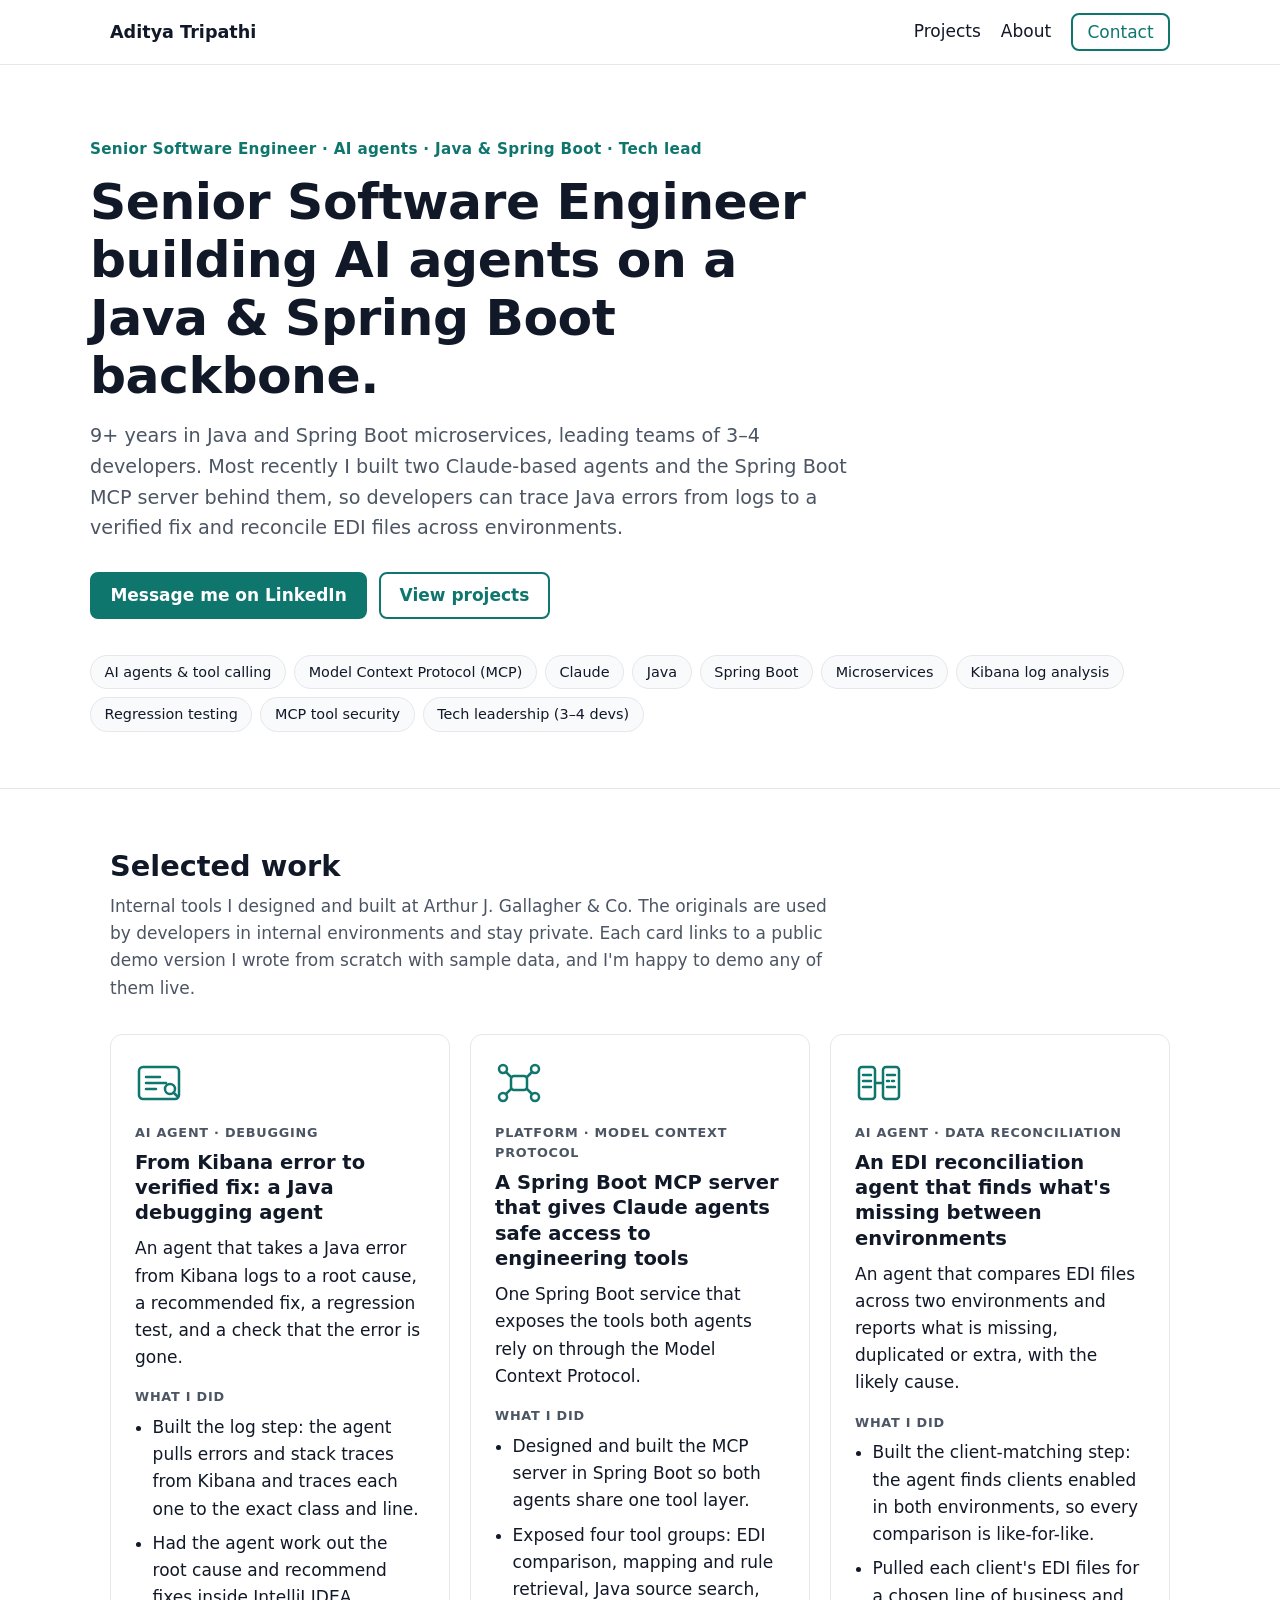
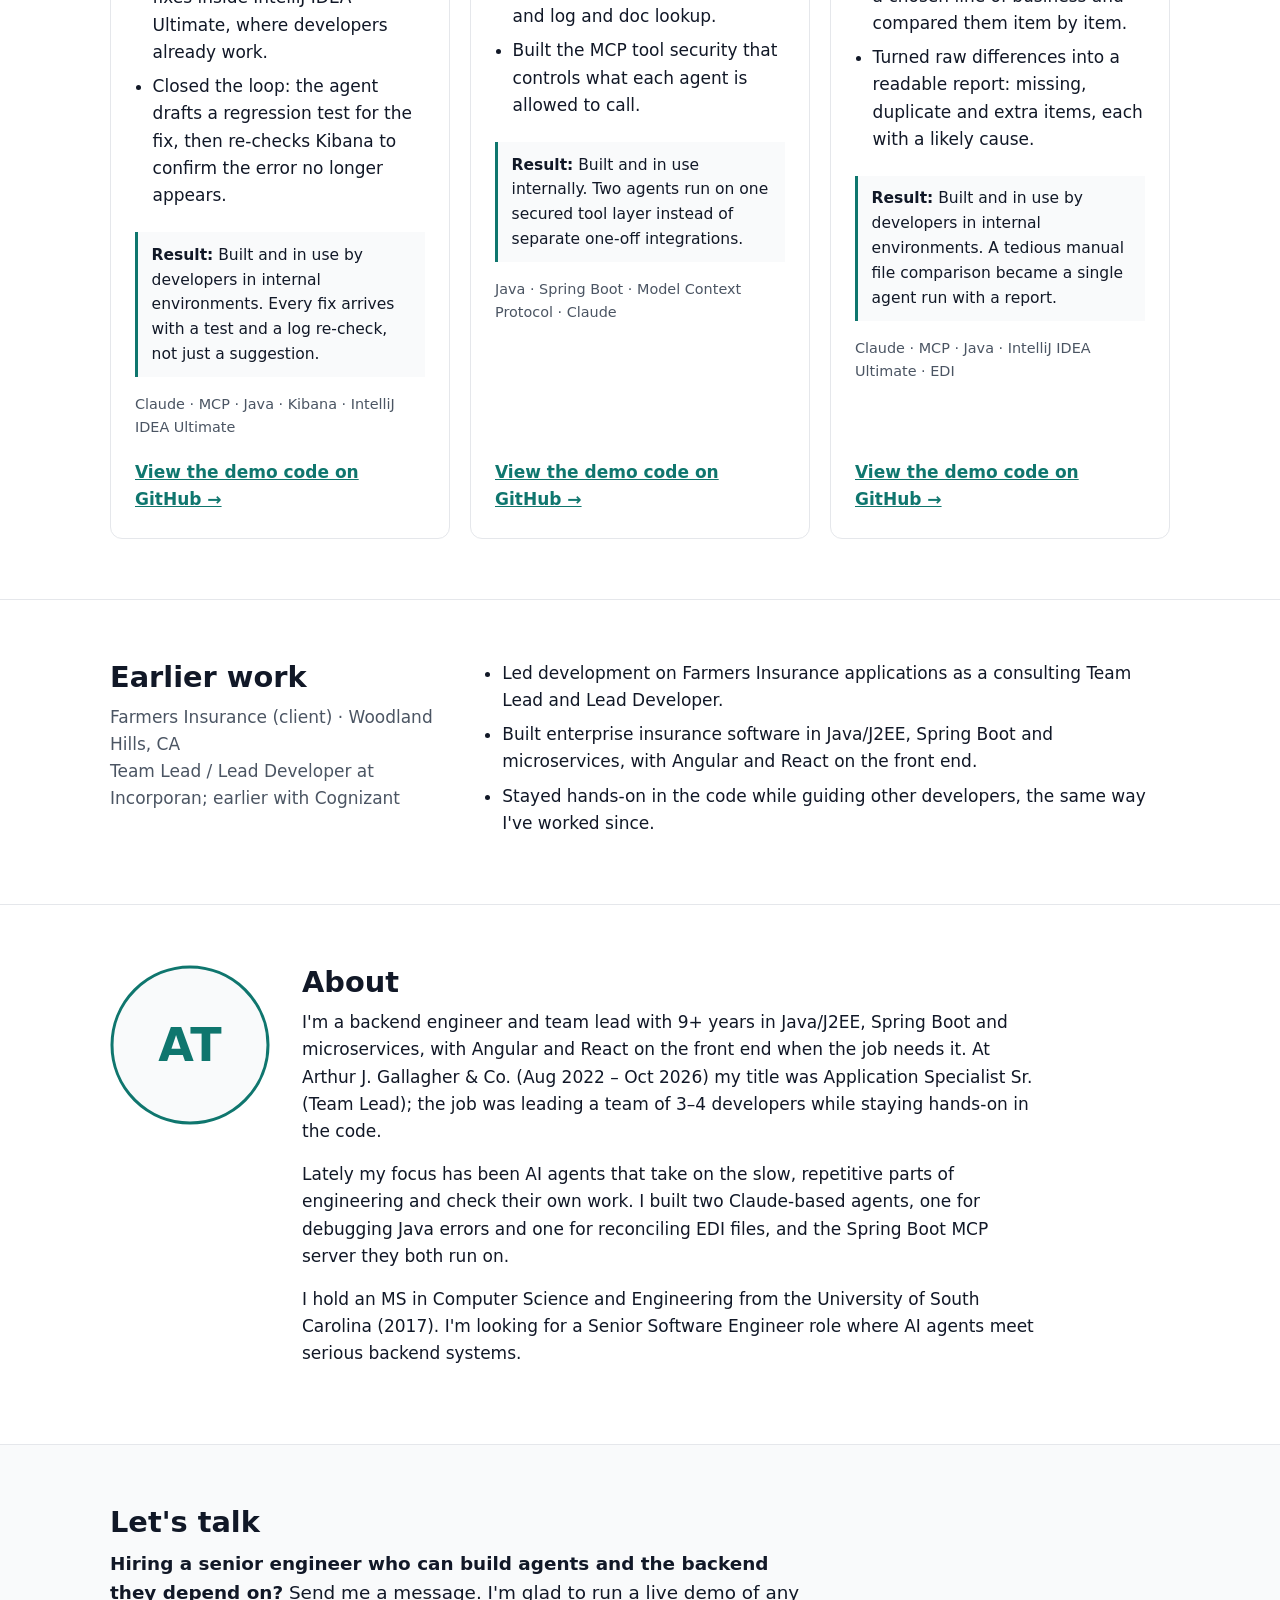
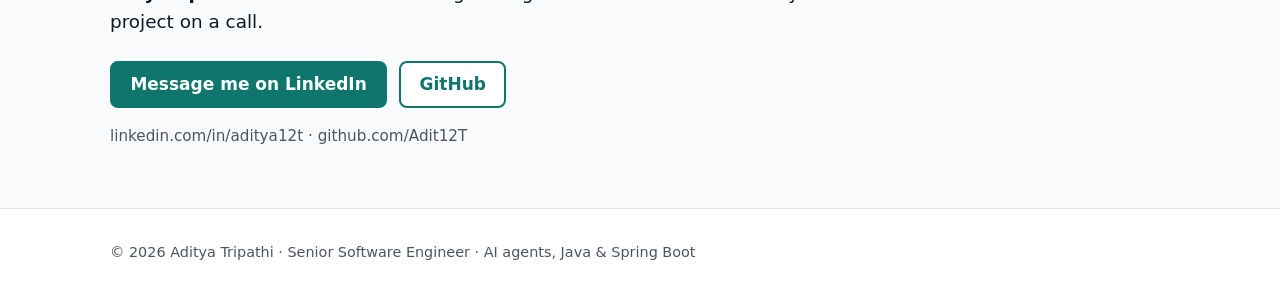
==== index.html @ cf88039e "Portfolio site" ====
<!DOCTYPE html>
<html lang="en">
<head>
  <meta charset="utf-8">
  <meta name="viewport" content="width=device-width, initial-scale=1">
  <title>Aditya Tripathi – Senior Software Engineer, AI Agents &amp; Java</title>
  <meta name="description" content="Senior Software Engineer with 9+ years in Java and Spring Boot. I build Claude-based AI agents and MCP tools, and lead backend teams. Case studies inside.">
  <meta property="og:type" content="website">
  <meta property="og:title" content="Aditya Tripathi – Senior Software Engineer, AI Agents &amp; Java">
  <meta property="og:description" content="Java &amp; Spring Boot tech lead who builds AI agents and the MCP server behind them. Three short case studies.">
  <meta name="theme-color" content="#0F766E">
  <link rel="icon" href="data:image/svg+xml,%3Csvg xmlns='http://www.w3.org/2000/svg' viewBox='0 0 32 32'%3E%3Crect width='32' height='32' rx='6' fill='%230F766E'/%3E%3Ctext x='16' y='21' font-family='Arial' font-size='13' font-weight='700' fill='white' text-anchor='middle'%3EAT%3C/text%3E%3C/svg%3E">
  <style>
    :root{--accent:#0F766E;--accent-dark:#0B5F58;--ink:#111827;--muted:#4B5563;--line:#E5E7EB;--soft:#F9FAFB;--bg:#FFFFFF;--max:1100px}
    *{box-sizing:border-box}
    html{scroll-behavior:smooth}
    body{margin:0;font-family:system-ui,-apple-system,"Segoe UI",Roboto,Helvetica,Arial,sans-serif;color:var(--ink);background:var(--bg);line-height:1.6;font-size:1.0625rem}
    a{color:var(--accent)}
    a:focus-visible{outline:3px solid var(--accent);outline-offset:3px;border-radius:4px}
    .skip{position:absolute;left:-9999px;top:0}
    .skip:focus{left:1rem;top:1rem;background:#fff;padding:.5rem 1rem;z-index:20;border:2px solid var(--accent)}
    .wrap{max-width:var(--max);margin:0 auto;padding:0 1.25rem}

    header.site{position:sticky;top:0;z-index:10;background:rgba(255,255,255,.97);border-bottom:1px solid var(--line)}
    .nav{display:flex;align-items:center;justify-content:space-between;gap:.5rem 1rem;min-height:64px;flex-wrap:wrap}
    .brand{font-weight:700;font-size:1.1rem;color:var(--ink);text-decoration:none}
    .nav ul{display:flex;align-items:center;gap:1.25rem;list-style:none;margin:0;padding:0;flex-wrap:wrap}
    .nav ul a{color:var(--ink);text-decoration:none;font-weight:500}
    .nav ul a:hover{color:var(--accent)}

    .btn{display:inline-block;padding:.7rem 1.15rem;border-radius:8px;font-weight:600;text-decoration:none;border:2px solid var(--accent);line-height:1.2}
    .btn-primary{background:var(--accent);color:#fff}
    .btn-primary:hover{background:var(--accent-dark);border-color:var(--accent-dark)}
    .btn-ghost{background:#fff;color:var(--accent)}
    .btn-ghost:hover{background:var(--soft)}
    .nav ul a.btn{padding:.45rem .9rem;color:var(--accent)}

    .hero{padding:4.5rem 0 3.5rem}
    .eyebrow{color:var(--accent);font-weight:600;font-size:.95rem;letter-spacing:.02em;margin:0 0 .75rem}
    h1{font-size:clamp(2rem,4.6vw,3.15rem);line-height:1.15;margin:0 0 1rem;max-width:22ch;letter-spacing:-.01em}
    .lede{font-size:1.2rem;color:var(--muted);max-width:64ch;margin:0 0 1.75rem}
    .cta{display:flex;flex-wrap:wrap;gap:.75rem}
    .skills{display:flex;flex-wrap:wrap;gap:.5rem;list-style:none;padding:0;margin:2.25rem 0 0}
    .skills li{border:1px solid var(--line);background:var(--soft);border-radius:999px;padding:.3rem .85rem;font-size:.9rem}

    section{padding:3.75rem 0;border-top:1px solid var(--line)}
    h2{font-size:1.8rem;line-height:1.25;margin:0 0 .5rem}
    .intro{color:var(--muted);max-width:68ch;margin:0 0 2rem}

    .cards{display:grid;grid-template-columns:repeat(auto-fit,minmax(290px,1fr));gap:1.25rem}
    .card{display:flex;flex-direction:column;border:1px solid var(--line);border-radius:12px;padding:1.5rem;background:#fff}
    .card svg{display:block;margin-bottom:1rem}
    .tag,.label{font-size:.8rem;font-weight:700;text-transform:uppercase;letter-spacing:.06em;color:var(--muted);margin:0 0 .4rem}
    .card h3{font-size:1.22rem;line-height:1.3;margin:0 0 .6rem}
    .summary{margin:0 0 1rem}
    .card ul{margin:0 0 1rem;padding-left:1.1rem}
    .card li{margin-bottom:.45rem}
    .result{background:var(--soft);border-left:3px solid var(--accent);padding:.65rem .85rem;margin:0 0 1rem;font-size:.97rem}
    .stack{font-size:.9rem;color:var(--muted);margin:0 0 1.25rem}
    .more{margin-top:auto;font-weight:600}

    .earlier{display:grid;grid-template-columns:1fr 2fr;gap:2rem;align-items:start}
    .earlier .meta{color:var(--muted);margin:.25rem 0 0}
    .earlier ul{margin:0;padding-left:1.1rem}
    .earlier li{margin-bottom:.45rem}

    .about{display:grid;grid-template-columns:160px 1fr;gap:2rem;align-items:start}
    .about p{max-width:68ch;margin:0 0 1rem}

    .contact{background:var(--soft)}
    .contact p{max-width:60ch;font-size:1.15rem;margin:0 0 1.5rem}

    footer{padding:2rem 0;color:var(--muted);font-size:.9rem;border-top:1px solid var(--line)}

    @media (max-width:760px){
      .hero{padding:3rem 0 2.5rem}
      .lede{font-size:1.08rem}
      .earlier,.about{grid-template-columns:1fr}
      .about svg{width:96px;height:96px}
      .nav{padding:.6rem 0}
      .nav ul{gap:.9rem;font-size:.95rem}
      .cta .btn{flex:1 1 auto;text-align:center}
    }
    @media (prefers-reduced-motion:reduce){html{scroll-behavior:auto}}
  </style>
</head>
<body>
  <a class="skip" href="#main">Skip to content</a>

  <header class="site">
    <nav class="wrap nav" aria-label="Main">
      <a class="brand" href="#top">Aditya Tripathi</a>
      <ul>
        <li><a href="#work">Projects</a></li>
        <li><a href="#about">About</a></li>
        <li><a class="btn" href="#contact">Contact</a></li>
      </ul>
    </nav>
  </header>

  <main id="main">
    <div class="wrap hero" id="top">
      <p class="eyebrow">Senior Software Engineer · AI agents · Java &amp; Spring Boot · Tech lead</p>
      <h1>Senior Software Engineer building AI agents on a Java &amp; Spring Boot backbone.</h1>
      <p class="lede">9+ years in Java and Spring Boot microservices, leading teams of 3–4 developers. Most recently I built two Claude-based agents and the Spring Boot MCP server behind them, so developers can trace Java errors from logs to a verified fix and reconcile EDI files across environments.</p>
      <div class="cta">
        <a class="btn btn-primary" href="https://www.linkedin.com/in/aditya12t" rel="noopener">Message me on LinkedIn</a>
        <a class="btn btn-ghost" href="#work">View projects</a>
      </div>
      <ul class="skills" aria-label="Core skills">
        <li>AI agents &amp; tool calling</li>
        <li>Model Context Protocol (MCP)</li>
        <li>Claude</li>
        <li>Java</li>
        <li>Spring Boot</li>
        <li>Microservices</li>
        <li>Kibana log analysis</li>
        <li>Regression testing</li>
        <li>MCP tool security</li>
        <li>Tech leadership (3–4 devs)</li>
      </ul>
    </div>

    <section id="work" aria-labelledby="work-title">
      <div class="wrap">
        <h2 id="work-title">Selected work</h2>
        <p class="intro">Internal tools I designed and built at Arthur J. Gallagher &amp; Co. The originals are used by developers in internal environments and stay private. Each card links to a public demo version I wrote from scratch with sample data, and I'm happy to demo any of them live.</p>

        <div class="cards">
          <article class="card">
            <svg width="48" height="48" viewBox="0 0 48 48" aria-hidden="true" focusable="false">
              <rect x="4" y="8" width="40" height="32" rx="4" fill="none" stroke="#0F766E" stroke-width="2.5"/>
              <path d="M11 18h14M11 24h20M11 30h10" stroke="#0F766E" stroke-width="2.5" stroke-linecap="round"/>
              <circle cx="35" cy="30" r="5" fill="#fff" stroke="#0F766E" stroke-width="2.5"/>
              <path d="M38.5 33.5l4 4" stroke="#0F766E" stroke-width="2.5" stroke-linecap="round"/>
            </svg>
            <p class="tag">AI agent · Debugging</p>
            <h3>From Kibana error to verified fix: a Java debugging agent</h3>
            <p class="summary">An agent that takes a Java error from Kibana logs to a root cause, a recommended fix, a regression test, and a check that the error is gone.</p>
            <p class="label">What I did</p>
            <ul>
              <li>Built the log step: the agent pulls errors and stack traces from Kibana and traces each one to the exact class and line.</li>
              <li>Had the agent work out the root cause and recommend fixes inside IntelliJ IDEA Ultimate, where developers already work.</li>
              <li>Closed the loop: the agent drafts a regression test for the fix, then re-checks Kibana to confirm the error no longer appears.</li>
            </ul>
            <p class="result"><strong>Result:</strong> Built and in use by developers in internal environments. Every fix arrives with a test and a log re-check, not just a suggestion.</p>
            <p class="stack">Claude · MCP · Java · Kibana · IntelliJ IDEA Ultimate</p>
            <a class="more" href="https://github.com/Adit12T/java-debugging-agent-demo" rel="noopener">View the demo code on GitHub →</a>
          </article>

          <article class="card">
            <svg width="48" height="48" viewBox="0 0 48 48" aria-hidden="true" focusable="false">
              <rect x="16" y="17" width="16" height="14" rx="3" fill="none" stroke="#0F766E" stroke-width="2.5"/>
              <circle cx="8" cy="10" r="4" fill="none" stroke="#0F766E" stroke-width="2.5"/>
              <circle cx="40" cy="10" r="4" fill="none" stroke="#0F766E" stroke-width="2.5"/>
              <circle cx="8" cy="38" r="4" fill="none" stroke="#0F766E" stroke-width="2.5"/>
              <circle cx="40" cy="38" r="4" fill="none" stroke="#0F766E" stroke-width="2.5"/>
              <path d="M11 13l5 5M37 13l-5 5M11 35l5-5M37 35l-5-5" stroke="#0F766E" stroke-width="2.5" stroke-linecap="round"/>
            </svg>
            <p class="tag">Platform · Model Context Protocol</p>
            <h3>A Spring Boot MCP server that gives Claude agents safe access to engineering tools</h3>
            <p class="summary">One Spring Boot service that exposes the tools both agents rely on through the Model Context Protocol.</p>
            <p class="label">What I did</p>
            <ul>
              <li>Designed and built the MCP server in Spring Boot so both agents share one tool layer.</li>
              <li>Exposed four tool groups: EDI comparison, mapping and rule retrieval, Java source search, and log and doc lookup.</li>
              <li>Built the MCP tool security that controls what each agent is allowed to call.</li>
            </ul>
            <p class="result"><strong>Result:</strong> Built and in use internally. Two agents run on one secured tool layer instead of separate one-off integrations.</p>
            <p class="stack">Java · Spring Boot · Model Context Protocol · Claude</p>
            <a class="more" href="https://github.com/Adit12T/spring-boot-mcp-server" rel="noopener">View the demo code on GitHub →</a>
          </article>

          <article class="card">
            <svg width="48" height="48" viewBox="0 0 48 48" aria-hidden="true" focusable="false">
              <rect x="4" y="8" width="16" height="32" rx="3" fill="none" stroke="#0F766E" stroke-width="2.5"/>
              <rect x="28" y="8" width="16" height="32" rx="3" fill="none" stroke="#0F766E" stroke-width="2.5"/>
              <path d="M8 16h8M8 22h8M8 28h8M32 16h8M32 28h8" stroke="#0F766E" stroke-width="2.5" stroke-linecap="round"/>
              <path d="M32 22h8" stroke="#0F766E" stroke-width="2.5" stroke-linecap="round" stroke-dasharray="2 3"/>
              <path d="M21 24h6" stroke="#0F766E" stroke-width="2.5" stroke-linecap="round"/>
            </svg>
            <p class="tag">AI agent · Data reconciliation</p>
            <h3>An EDI reconciliation agent that finds what's missing between environments</h3>
            <p class="summary">An agent that compares EDI files across two environments and reports what is missing, duplicated or extra, with the likely cause.</p>
            <p class="label">What I did</p>
            <ul>
              <li>Built the client-matching step: the agent finds clients enabled in both environments, so every comparison is like-for-like.</li>
              <li>Pulled each client's EDI files for a chosen line of business and compared them item by item.</li>
              <li>Turned raw differences into a readable report: missing, duplicate and extra items, each with a likely cause.</li>
            </ul>
            <p class="result"><strong>Result:</strong> Built and in use by developers in internal environments. A tedious manual file comparison became a single agent run with a report.</p>
            <p class="stack">Claude · MCP · Java · IntelliJ IDEA Ultimate · EDI</p>
            <a class="more" href="https://github.com/Adit12T/edi-reconciliation-agent-demo" rel="noopener">View the demo code on GitHub →</a>
          </article>
        </div>
      </div>
    </section>

    <section id="earlier" aria-labelledby="earlier-title">
      <div class="wrap earlier">
        <div>
          <h2 id="earlier-title">Earlier work</h2>
          <p class="meta">Farmers Insurance (client) · Woodland Hills, CA<br>Team Lead / Lead Developer at Incorporan; earlier with Cognizant</p>
        </div>
        <ul>
          <li>Led development on Farmers Insurance applications as a consulting Team Lead and Lead Developer.</li>
          <li>Built enterprise insurance software in Java/J2EE, Spring Boot and microservices, with Angular and React on the front end.</li>
          <li>Stayed hands-on in the code while guiding other developers, the same way I've worked since.</li>
        </ul>
      </div>
    </section>

    <section id="about" aria-labelledby="about-title">
      <div class="wrap about">
        <svg width="160" height="160" viewBox="0 0 160 160" role="img" aria-label="Aditya Tripathi monogram">
          <circle cx="80" cy="80" r="78" fill="#F9FAFB" stroke="#0F766E" stroke-width="3"/>
          <text x="80" y="96" text-anchor="middle" font-family="system-ui,Segoe UI,Arial,sans-serif" font-size="46" font-weight="700" fill="#0F766E">AT</text>
        </svg>
        <div>
          <h2 id="about-title">About</h2>
          <p>I'm a backend engineer and team lead with 9+ years in Java/J2EE, Spring Boot and microservices, with Angular and React on the front end when the job needs it. At Arthur J. Gallagher &amp; Co. (Aug 2022 – Oct 2026) my title was Application Specialist Sr. (Team Lead); the job was leading a team of 3–4 developers while staying hands-on in the code.</p>
          <p>Lately my focus has been AI agents that take on the slow, repetitive parts of engineering and check their own work. I built two Claude-based agents, one for debugging Java errors and one for reconciling EDI files, and the Spring Boot MCP server they both run on.</p>
          <p>I hold an MS in Computer Science and Engineering from the University of South Carolina (2017). I'm looking for a Senior Software Engineer role where AI agents meet serious backend systems.</p>
        </div>
      </div>
    </section>

    <section id="contact" class="contact" aria-labelledby="contact-title">
      <div class="wrap">
        <h2 id="contact-title">Let's talk</h2>
        <p><strong>Hiring a senior engineer who can build agents and the backend they depend on?</strong> Send me a message. I'm glad to run a live demo of any project on a call.</p>
        <div class="cta">
          <a class="btn btn-primary" href="https://www.linkedin.com/in/aditya12t" rel="noopener">Message me on LinkedIn</a>
          <a class="btn btn-ghost" href="https://github.com/Adit12T" rel="noopener">GitHub</a>
        </div>
        <p style="font-size:.95rem;color:var(--muted);margin:1rem 0 0">linkedin.com/in/aditya12t · github.com/Adit12T</p>
      </div>
    </section>
  </main>

  <footer>
    <div class="wrap">© 2026 Aditya Tripathi · Senior Software Engineer · AI agents, Java &amp; Spring Boot</div>
  </footer>
</body>
</html>
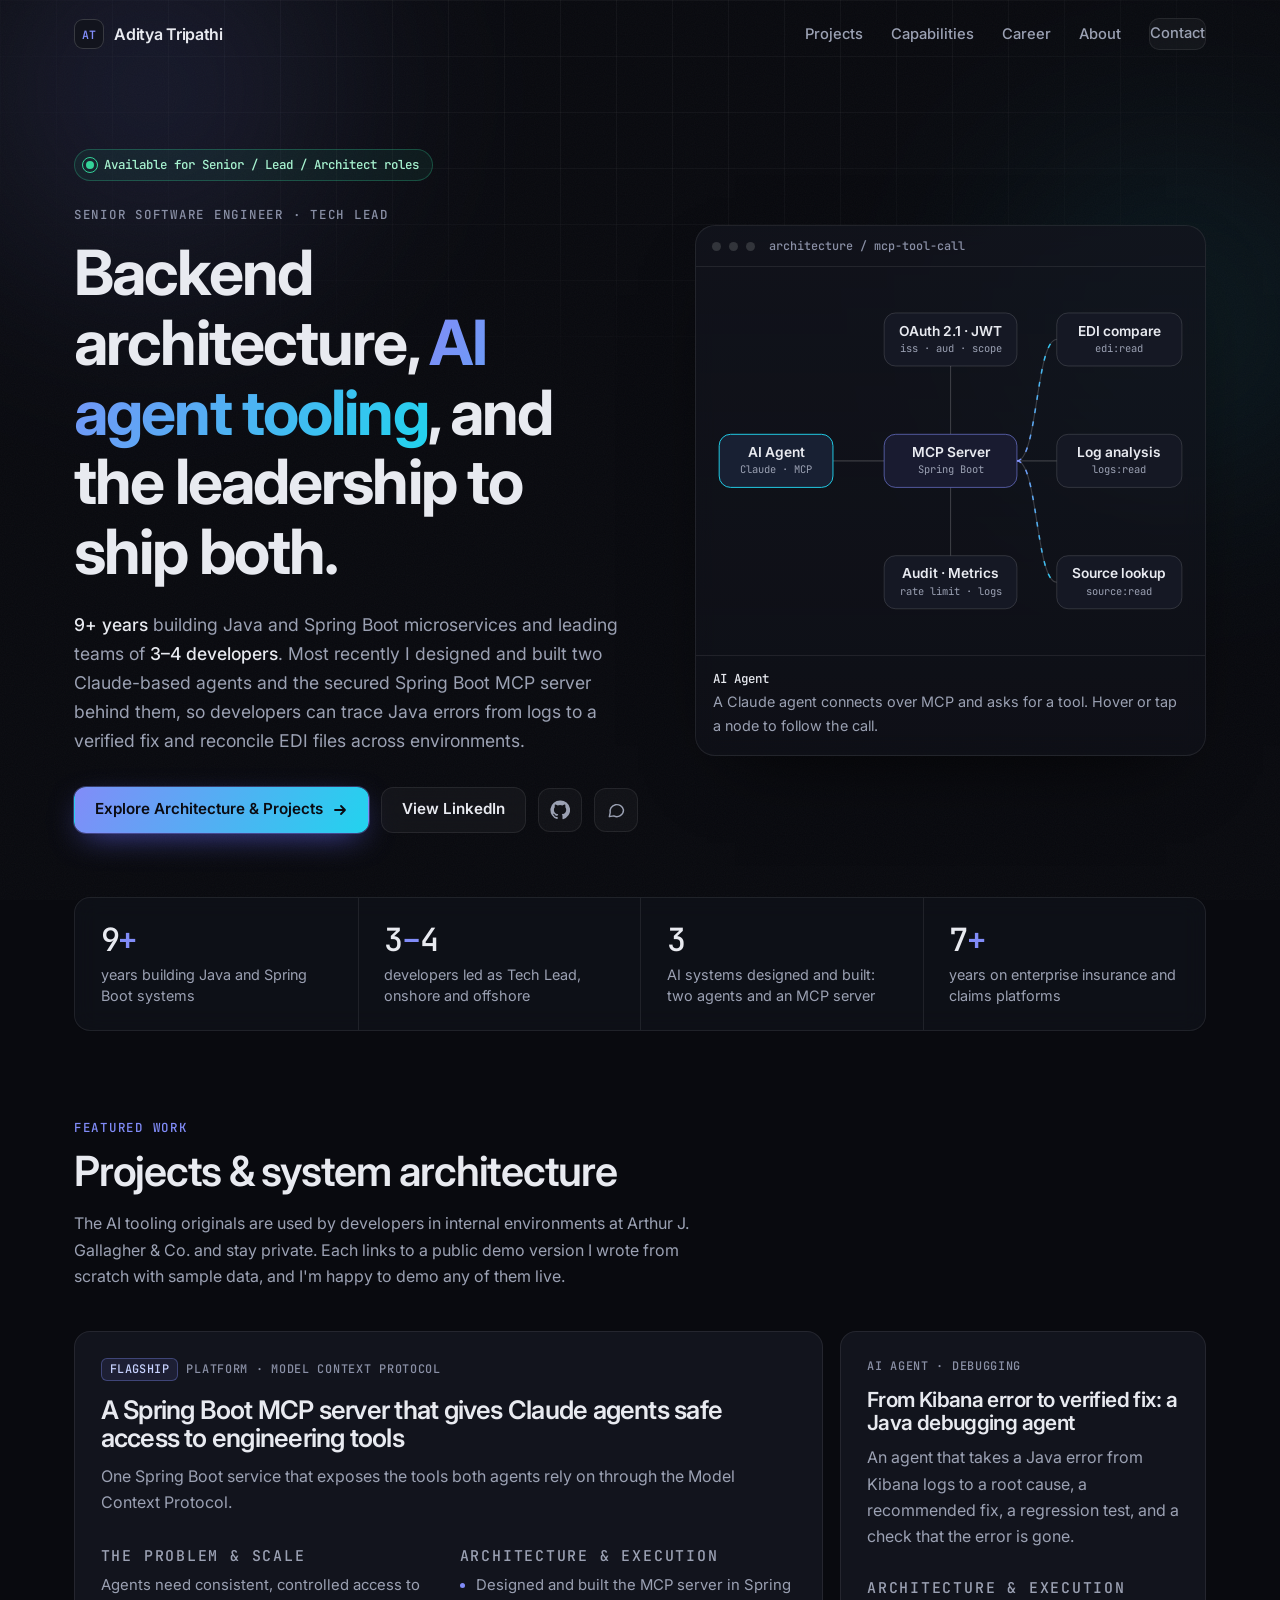
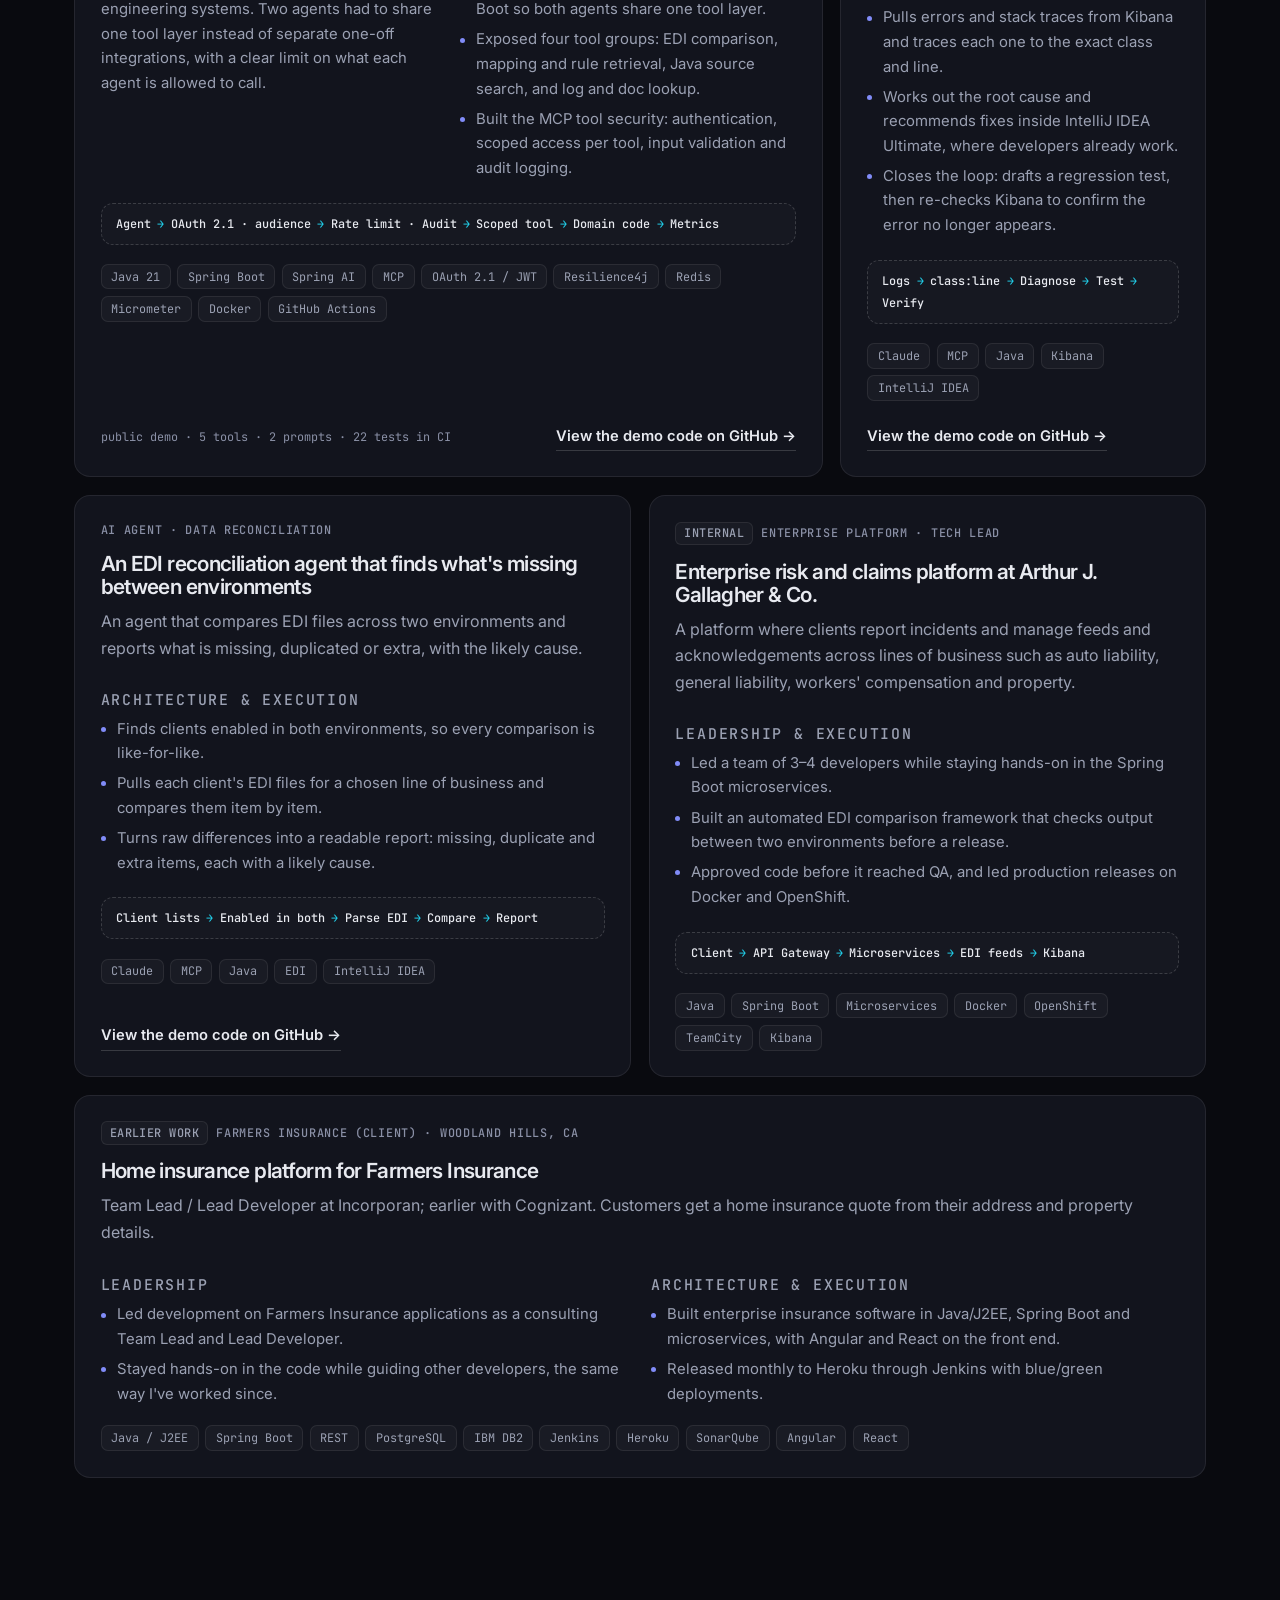
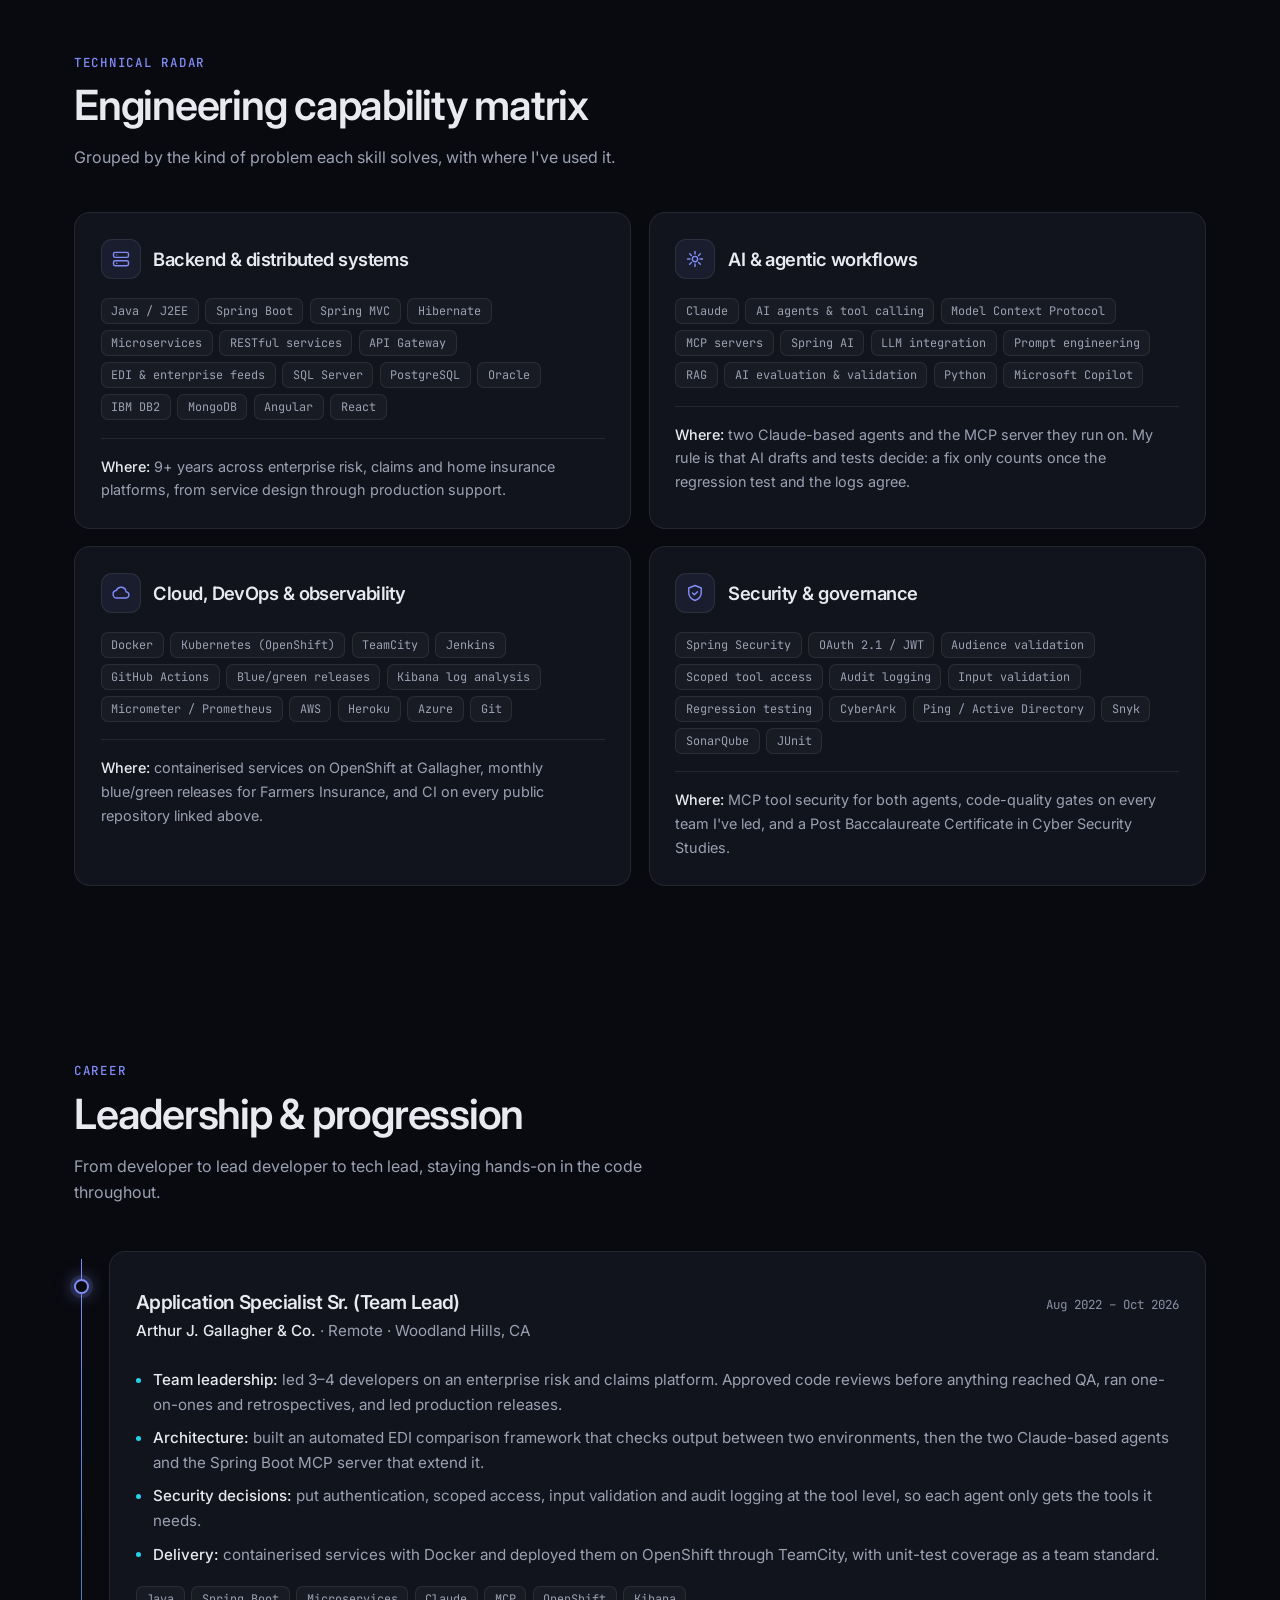
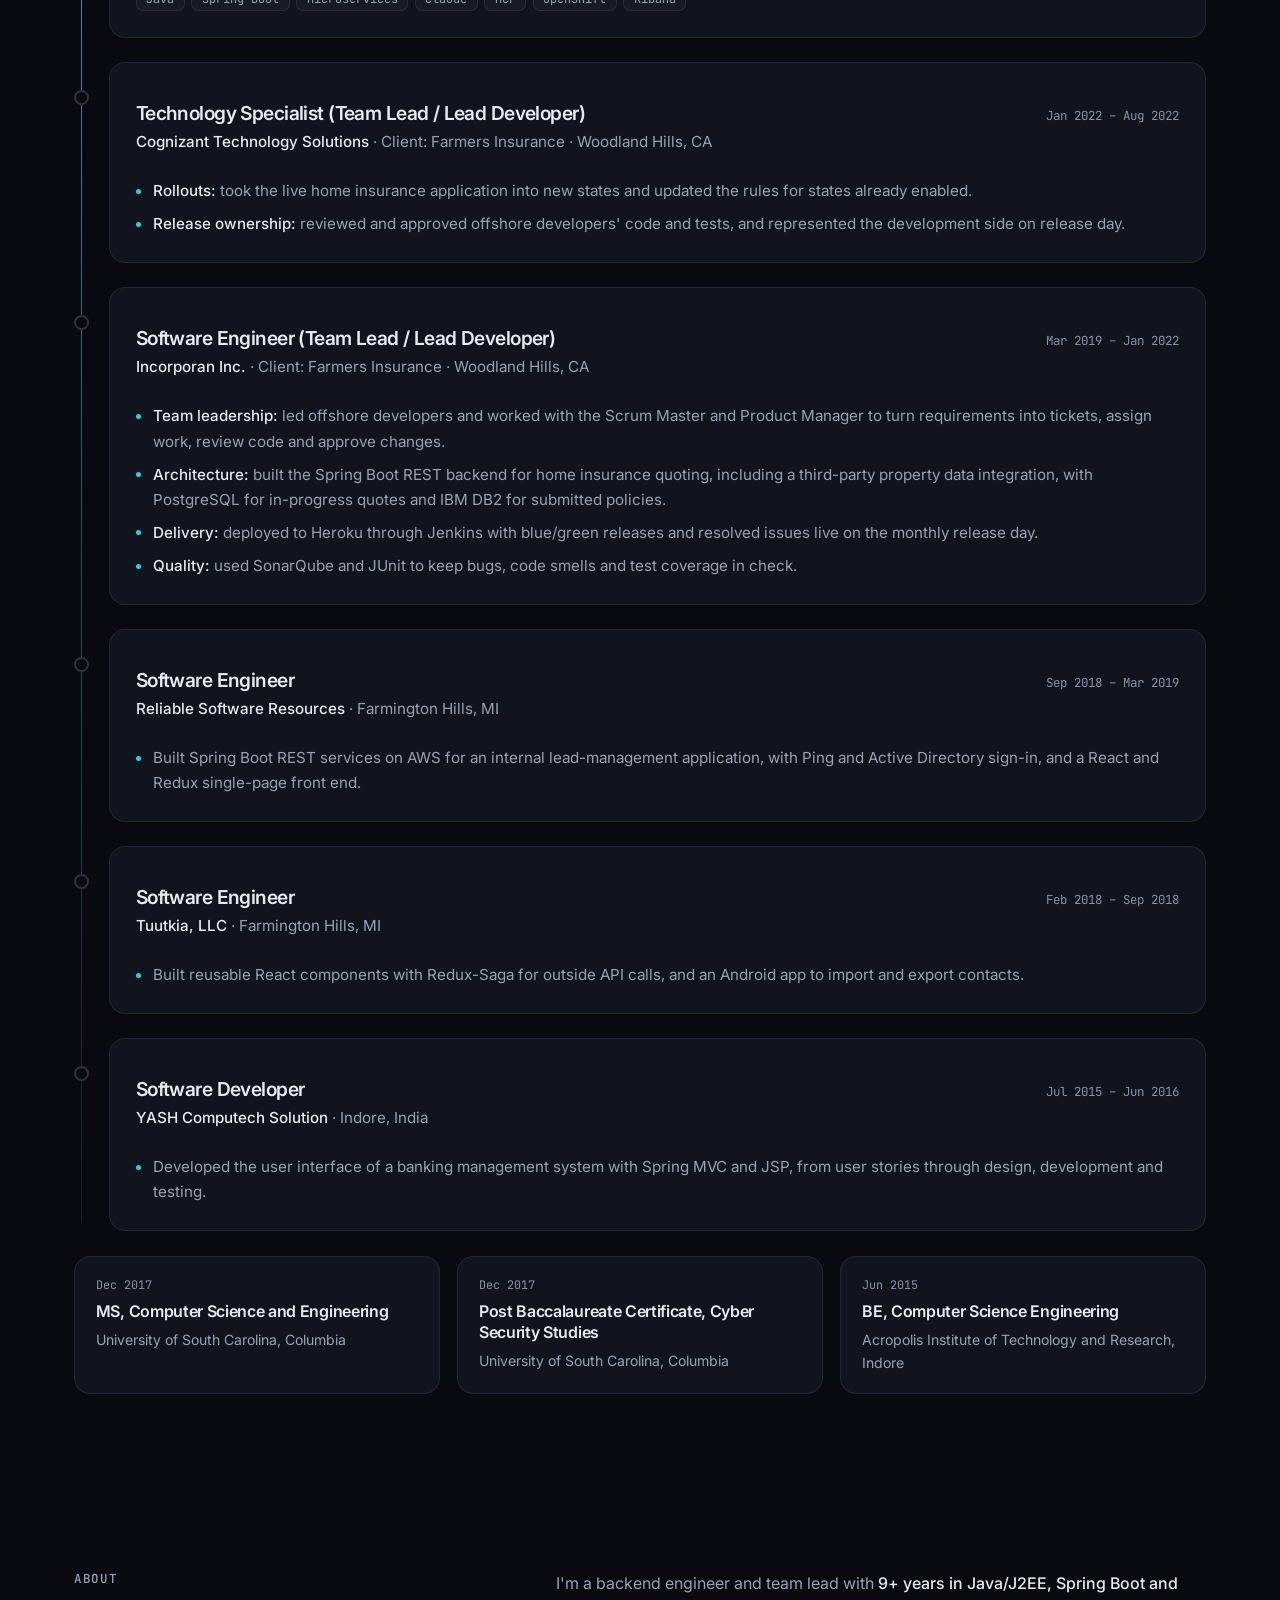
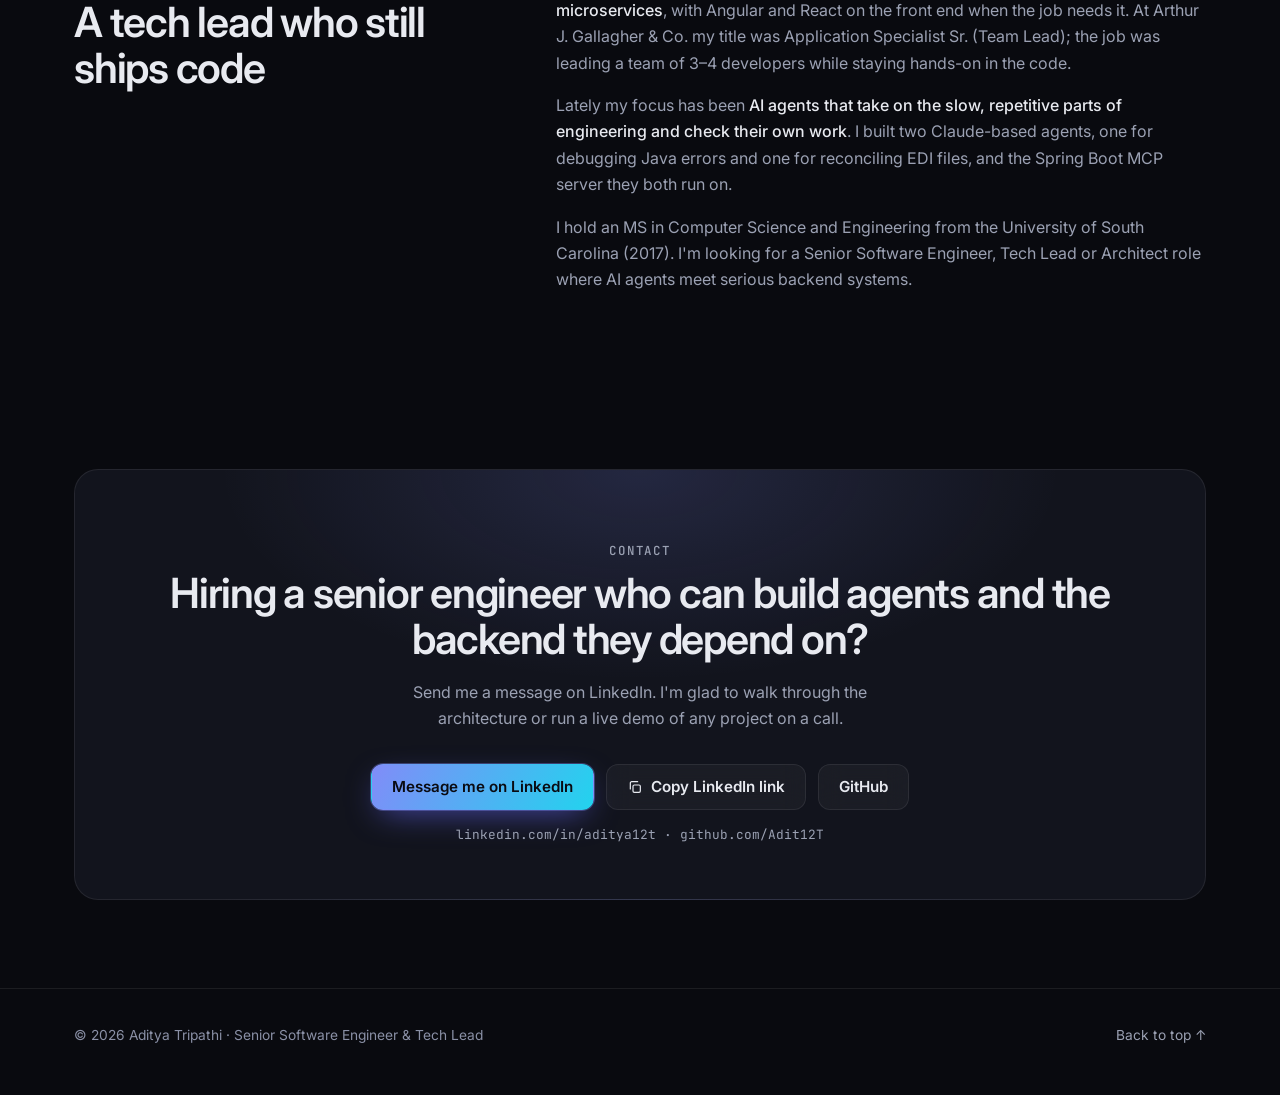
==== commit 63b9a878: "Redesign portfolio: dark theme, architecture graph, bento projects, capability matrix, career timeli" ====
--- a/index.html
+++ b/index.html
@@ -3,243 +3,843 @@
 <head>
   <meta charset="utf-8">
   <meta name="viewport" content="width=device-width, initial-scale=1">
-  <title>Aditya Tripathi – Senior Software Engineer, AI Agents &amp; Java</title>
-  <meta name="description" content="Senior Software Engineer with 9+ years in Java and Spring Boot. I build Claude-based AI agents and MCP tools, and lead backend teams. Case studies inside.">
+  <title>Aditya Tripathi – Senior Software Engineer &amp; Tech Lead</title>
+  <meta name="description" content="Senior Software Engineer and Tech Lead with 9+ years in Java and Spring Boot. I design backend systems, lead engineering teams, and build AI agents and MCP servers.">
   <meta property="og:type" content="website">
-  <meta property="og:title" content="Aditya Tripathi – Senior Software Engineer, AI Agents &amp; Java">
-  <meta property="og:description" content="Java &amp; Spring Boot tech lead who builds AI agents and the MCP server behind them. Three short case studies.">
-  <meta name="theme-color" content="#0F766E">
-  <link rel="icon" href="data:image/svg+xml,%3Csvg xmlns='http://www.w3.org/2000/svg' viewBox='0 0 32 32'%3E%3Crect width='32' height='32' rx='6' fill='%230F766E'/%3E%3Ctext x='16' y='21' font-family='Arial' font-size='13' font-weight='700' fill='white' text-anchor='middle'%3EAT%3C/text%3E%3C/svg%3E">
+  <meta property="og:url" content="https://adit12t.github.io/">
+  <meta property="og:title" content="Aditya Tripathi – Senior Software Engineer &amp; Tech Lead">
+  <meta property="og:description" content="Backend architecture, AI agent tooling and team leadership. Java, Spring Boot, MCP servers, Claude agents.">
+  <meta name="theme-color" content="#090A0F">
+  <meta name="color-scheme" content="dark">
+  <link rel="canonical" href="https://adit12t.github.io/">
+  <link rel="icon" href="data:image/svg+xml,%3Csvg xmlns='http://www.w3.org/2000/svg' viewBox='0 0 32 32'%3E%3Crect width='32' height='32' rx='8' fill='%23090A0F'/%3E%3Ctext x='16' y='21' font-family='Arial' font-size='13' font-weight='700' fill='%23818CF8' text-anchor='middle'%3EAT%3C/text%3E%3C/svg%3E">
+  <link rel="preconnect" href="https://fonts.googleapis.com">
+  <link rel="preconnect" href="https://fonts.gstatic.com" crossorigin>
+  <link href="https://fonts.googleapis.com/css2?family=Inter:wght@400;500;600;700&amp;family=JetBrains+Mono:wght@400;500&amp;display=swap" rel="stylesheet">
   <style>
-    :root{--accent:#0F766E;--accent-dark:#0B5F58;--ink:#111827;--muted:#4B5563;--line:#E5E7EB;--soft:#F9FAFB;--bg:#FFFFFF;--max:1100px}
-    *{box-sizing:border-box}
-    html{scroll-behavior:smooth}
-    body{margin:0;font-family:system-ui,-apple-system,"Segoe UI",Roboto,Helvetica,Arial,sans-serif;color:var(--ink);background:var(--bg);line-height:1.6;font-size:1.0625rem}
-    a{color:var(--accent)}
-    a:focus-visible{outline:3px solid var(--accent);outline-offset:3px;border-radius:4px}
+    :root{
+      --bg:#090A0F;
+      --surface:#12141D;
+      --surface-2:#171A26;
+      --line:rgba(255,255,255,.08);
+      --line-strong:rgba(255,255,255,.16);
+      --text:#E8EAF0;
+      --muted:#9BA1B3;
+      --faint:#8A90A6;
+      --indigo:#818CF8;
+      --cyan:#22D3EE;
+      --emerald:#34D399;
+      --grad:linear-gradient(120deg,#818CF8 0%,#22D3EE 100%);
+      --sans:"Inter",system-ui,-apple-system,"Segoe UI",Roboto,Helvetica,Arial,sans-serif;
+      --mono:"JetBrains Mono",ui-monospace,SFMono-Regular,Menlo,Consolas,monospace;
+      --max:1180px;
+      --radius:16px;
+    }
+    *,*::before,*::after{box-sizing:border-box}
+    html{scroll-behavior:smooth;scroll-padding-top:84px;-webkit-text-size-adjust:100%}
+    body{margin:0;background:var(--bg);color:var(--text);font-family:var(--sans);font-size:1rem;line-height:1.65;
+      -webkit-font-smoothing:antialiased;overflow-x:hidden}
+    h1,h2,h3{letter-spacing:-.03em;line-height:1.12;margin:0;font-weight:600}
+    p{margin:0}
+    a{color:inherit}
+    ul,ol{margin:0;padding:0;list-style:none}
+    :focus-visible{outline:2px solid var(--cyan);outline-offset:3px;border-radius:6px}
+    .mono{font-family:var(--mono)}
+    .wrap{width:100%;max-width:var(--max);margin:0 auto;padding:0 1.5rem}
     .skip{position:absolute;left:-9999px;top:0}
-    .skip:focus{left:1rem;top:1rem;background:#fff;padding:.5rem 1rem;z-index:20;border:2px solid var(--accent)}
-    .wrap{max-width:var(--max);margin:0 auto;padding:0 1.25rem}
-
-    header.site{position:sticky;top:0;z-index:10;background:rgba(255,255,255,.97);border-bottom:1px solid var(--line)}
-    .nav{display:flex;align-items:center;justify-content:space-between;gap:.5rem 1rem;min-height:64px;flex-wrap:wrap}
-    .brand{font-weight:700;font-size:1.1rem;color:var(--ink);text-decoration:none}
-    .nav ul{display:flex;align-items:center;gap:1.25rem;list-style:none;margin:0;padding:0;flex-wrap:wrap}
-    .nav ul a{color:var(--ink);text-decoration:none;font-weight:500}
-    .nav ul a:hover{color:var(--accent)}
-
-    .btn{display:inline-block;padding:.7rem 1.15rem;border-radius:8px;font-weight:600;text-decoration:none;border:2px solid var(--accent);line-height:1.2}
-    .btn-primary{background:var(--accent);color:#fff}
-    .btn-primary:hover{background:var(--accent-dark);border-color:var(--accent-dark)}
-    .btn-ghost{background:#fff;color:var(--accent)}
-    .btn-ghost:hover{background:var(--soft)}
-    .nav ul a.btn{padding:.45rem .9rem;color:var(--accent)}
-
-    .hero{padding:4.5rem 0 3.5rem}
-    .eyebrow{color:var(--accent);font-weight:600;font-size:.95rem;letter-spacing:.02em;margin:0 0 .75rem}
-    h1{font-size:clamp(2rem,4.6vw,3.15rem);line-height:1.15;margin:0 0 1rem;max-width:22ch;letter-spacing:-.01em}
-    .lede{font-size:1.2rem;color:var(--muted);max-width:64ch;margin:0 0 1.75rem}
-    .cta{display:flex;flex-wrap:wrap;gap:.75rem}
-    .skills{display:flex;flex-wrap:wrap;gap:.5rem;list-style:none;padding:0;margin:2.25rem 0 0}
-    .skills li{border:1px solid var(--line);background:var(--soft);border-radius:999px;padding:.3rem .85rem;font-size:.9rem}
-
-    section{padding:3.75rem 0;border-top:1px solid var(--line)}
-    h2{font-size:1.8rem;line-height:1.25;margin:0 0 .5rem}
-    .intro{color:var(--muted);max-width:68ch;margin:0 0 2rem}
-
-    .cards{display:grid;grid-template-columns:repeat(auto-fit,minmax(290px,1fr));gap:1.25rem}
-    .card{display:flex;flex-direction:column;border:1px solid var(--line);border-radius:12px;padding:1.5rem;background:#fff}
-    .card svg{display:block;margin-bottom:1rem}
-    .tag,.label{font-size:.8rem;font-weight:700;text-transform:uppercase;letter-spacing:.06em;color:var(--muted);margin:0 0 .4rem}
-    .card h3{font-size:1.22rem;line-height:1.3;margin:0 0 .6rem}
-    .summary{margin:0 0 1rem}
-    .card ul{margin:0 0 1rem;padding-left:1.1rem}
-    .card li{margin-bottom:.45rem}
-    .result{background:var(--soft);border-left:3px solid var(--accent);padding:.65rem .85rem;margin:0 0 1rem;font-size:.97rem}
-    .stack{font-size:.9rem;color:var(--muted);margin:0 0 1.25rem}
-    .more{margin-top:auto;font-weight:600}
-
-    .earlier{display:grid;grid-template-columns:1fr 2fr;gap:2rem;align-items:start}
-    .earlier .meta{color:var(--muted);margin:.25rem 0 0}
-    .earlier ul{margin:0;padding-left:1.1rem}
-    .earlier li{margin-bottom:.45rem}
-
-    .about{display:grid;grid-template-columns:160px 1fr;gap:2rem;align-items:start}
-    .about p{max-width:68ch;margin:0 0 1rem}
-
-    .contact{background:var(--soft)}
-    .contact p{max-width:60ch;font-size:1.15rem;margin:0 0 1.5rem}
-
-    footer{padding:2rem 0;color:var(--muted);font-size:.9rem;border-top:1px solid var(--line)}
-
+    .skip:focus{left:1rem;top:1rem;z-index:100;background:var(--surface);padding:.6rem 1rem;border:1px solid var(--line-strong);border-radius:8px}
+
+    /* Ambient background: grid, noise and glows */
+    .backdrop{position:fixed;inset:0;z-index:-1;pointer-events:none;overflow:hidden}
+    .backdrop::before{content:"";position:absolute;inset:0;
+      background-image:linear-gradient(rgba(255,255,255,.035) 1px,transparent 1px),linear-gradient(90deg,rgba(255,255,255,.035) 1px,transparent 1px);
+      background-size:56px 56px;
+      -webkit-mask-image:radial-gradient(ellipse 80% 60% at 50% 0%,#000 30%,transparent 75%);
+      mask-image:radial-gradient(ellipse 80% 60% at 50% 0%,#000 30%,transparent 75%)}
+    .backdrop::after{content:"";position:absolute;inset:0;opacity:.035;
+      background-image:url("data:image/svg+xml,%3Csvg xmlns='http://www.w3.org/2000/svg' width='160' height='160'%3E%3Cfilter id='n'%3E%3CfeTurbulence type='fractalNoise' baseFrequency='.9' numOctaves='2' stitchTiles='stitch'/%3E%3C/filter%3E%3Crect width='100%25' height='100%25' filter='url(%23n)'/%3E%3C/svg%3E")}
+    .glow{position:absolute;border-radius:50%;filter:blur(90px);opacity:.5}
+    .glow.a{width:620px;height:620px;left:-160px;top:-220px;background:radial-gradient(circle,rgba(129,140,248,.35),transparent 65%)}
+    .glow.b{width:560px;height:560px;right:-180px;top:40px;background:radial-gradient(circle,rgba(34,211,238,.22),transparent 65%)}
+
+    /* Header */
+    header.site{position:sticky;top:0;z-index:50;border-bottom:1px solid transparent;transition:background .25s,border-color .25s}
+    header.site.scrolled{background:rgba(9,10,15,.72);-webkit-backdrop-filter:blur(12px);backdrop-filter:blur(12px);border-bottom-color:var(--line)}
+    .nav{display:flex;align-items:center;justify-content:space-between;gap:1rem;height:68px}
+    .brand{display:flex;align-items:center;gap:.65rem;text-decoration:none;font-weight:600;letter-spacing:-.02em}
+    .brand .mark{display:grid;place-items:center;width:30px;height:30px;border-radius:9px;border:1px solid var(--line-strong);
+      font-family:var(--mono);font-size:.72rem;color:var(--indigo);background:var(--surface)}
+    .nav ul{display:flex;align-items:center;gap:1.75rem}
+    .nav ul a{display:inline-block;padding:.4rem 0;text-decoration:none;color:var(--muted);font-size:.92rem;font-weight:500;transition:color .2s}
+    .nav ul a:hover{color:var(--text)}
+
+    /* Buttons */
+    .btn{display:inline-flex;align-items:center;justify-content:center;gap:.55rem;padding:.8rem 1.25rem;border-radius:12px;
+      font:600 .95rem/1.2 var(--sans);text-decoration:none;cursor:pointer;border:1px solid transparent;
+      transition:transform .2s,box-shadow .25s,background .25s,border-color .25s}
+    .btn svg{flex:none}
+    .btn-primary{color:#0A0B12;background:var(--grad);box-shadow:0 0 0 1px rgba(129,140,248,.35),0 10px 32px -10px rgba(99,102,241,.75)}
+    .btn-primary:hover{transform:translateY(-2px);box-shadow:0 0 0 1px rgba(129,140,248,.5),0 16px 40px -10px rgba(99,102,241,.95)}
+    .btn-glass{color:var(--text);background:rgba(255,255,255,.04);border-color:var(--line);-webkit-backdrop-filter:blur(12px);backdrop-filter:blur(12px)}
+    .btn-glass:hover{transform:translateY(-2px);border-color:var(--line-strong);background:rgba(255,255,255,.07)}
+    .btn-sm{padding:.5rem .9rem;font-size:.86rem;border-radius:10px}
+    .icon-btn{position:relative;display:grid;place-items:center;width:44px;height:44px;border-radius:12px;border:1px solid var(--line);
+      background:rgba(255,255,255,.03);color:var(--muted);text-decoration:none;transition:color .2s,border-color .2s,transform .2s}
+    .icon-btn:hover,.icon-btn:focus-visible{color:var(--text);border-color:var(--line-strong);transform:translateY(-2px)}
+    .icon-btn::after{content:attr(data-tip);position:absolute;bottom:calc(100% + 8px);left:50%;transform:translate(-50%,4px);
+      padding:.3rem .55rem;border-radius:7px;background:var(--surface-2);border:1px solid var(--line);color:var(--text);
+      font:500 .72rem var(--mono);white-space:nowrap;opacity:0;pointer-events:none;transition:opacity .18s,transform .18s}
+    .icon-btn:hover::after,.icon-btn:focus-visible::after{opacity:1;transform:translate(-50%,0)}
+
+    /* Hero */
+    .hero{display:grid;grid-template-columns:minmax(0,1.05fr) minmax(0,.95fr);gap:3.5rem;align-items:center;padding:5rem 1.5rem 4rem}
+    .badge{display:inline-flex;align-items:center;gap:.6rem;padding:.4rem .85rem .4rem .7rem;border-radius:999px;
+      border:1px solid rgba(52,211,153,.28);background:rgba(52,211,153,.07);color:#A7F3D0;font:500 .78rem var(--mono)}
+    .pulse{position:relative;width:8px;height:8px;border-radius:50%;background:var(--emerald)}
+    .pulse::after{content:"";position:absolute;inset:-4px;border-radius:50%;border:1px solid var(--emerald);animation:pulse 2s ease-out infinite}
+    @keyframes pulse{0%{transform:scale(.6);opacity:.9}100%{transform:scale(1.9);opacity:0}}
+    .eyebrow{margin-top:1.6rem;color:var(--faint);font:500 .78rem var(--mono);letter-spacing:.14em;text-transform:uppercase}
+    h1{margin-top:.9rem;font-size:clamp(2.3rem,5.2vw,3.9rem);font-weight:700}
+    .grad-text{background:var(--grad);-webkit-background-clip:text;background-clip:text;color:transparent}
+    .lede{margin-top:1.4rem;max-width:56ch;color:var(--muted);font-size:1.1rem}
+    .lede strong{color:var(--text);font-weight:500}
+    .cta{display:flex;flex-wrap:wrap;align-items:center;gap:.75rem;margin-top:2rem}
+
+    /* Hero architecture graph */
+    .graph{position:relative;border:1px solid var(--line);border-radius:20px;background:linear-gradient(180deg,rgba(18,20,29,.82),rgba(18,20,29,.5));
+      -webkit-backdrop-filter:blur(12px);backdrop-filter:blur(12px);box-shadow:0 30px 80px -40px rgba(0,0,0,.9);overflow:hidden}
+    .graph-bar{display:flex;align-items:center;gap:.5rem;padding:.75rem 1rem;border-bottom:1px solid var(--line);color:var(--faint);font:500 .74rem var(--mono)}
+    .graph-bar i{width:9px;height:9px;border-radius:50%;background:rgba(255,255,255,.14)}
+    .graph-bar span{margin-left:.4rem}
+    .graph svg{display:block;width:100%;height:auto;padding:.5rem}
+    .node rect{fill:#151824;stroke:rgba(255,255,255,.14);stroke-width:1;transition:stroke .2s,fill .2s}
+    .node text{fill:var(--text);font:600 14.5px var(--sans)}
+    .node text.sub{fill:var(--muted);font:400 11px var(--mono)}
+    .node{cursor:pointer;outline:none}
+    .node:hover rect,.node:focus-visible rect,.node.active rect{stroke:var(--cyan);fill:#182033}
+    .node.core rect{stroke:rgba(129,140,248,.6);fill:#191B30}
+    .edge{fill:none;stroke:rgba(255,255,255,.18);stroke-width:1.2}
+    .flow{fill:none;stroke:url(#flowGrad);stroke-width:1.6;stroke-dasharray:5 9;animation:flow 1.6s linear infinite}
+    @keyframes flow{to{stroke-dashoffset:-28}}
+    .graph-caption{min-height:5.4rem;padding:.9rem 1.1rem 1.1rem;border-top:1px solid var(--line);font-size:.9rem;color:var(--muted)}
+    .graph-caption b{display:block;margin-bottom:.2rem;color:var(--text);font:500 .78rem var(--mono)}
+
+    /* Metrics bar */
+    .metrics{display:grid;grid-template-columns:repeat(4,minmax(0,1fr));border:1px solid var(--line);border-radius:var(--radius);
+      background:rgba(18,20,29,.6);-webkit-backdrop-filter:blur(12px);backdrop-filter:blur(12px);overflow:hidden}
+    .metric{padding:1.5rem 1.6rem;border-left:1px solid var(--line)}
+    .metric:first-child{border-left:0}
+    .metric .num{font:500 2rem/1.1 var(--mono);letter-spacing:-.04em;color:var(--text)}
+    .metric .num span{color:var(--indigo)}
+    .metric .label{margin-top:.5rem;color:var(--muted);font-size:.9rem;line-height:1.45}
+
+    /* Sections */
+    section{position:relative;padding:5.5rem 0}
+    .kicker{color:var(--indigo);font:500 .78rem var(--mono);letter-spacing:.14em;text-transform:uppercase}
+    h2{margin-top:.7rem;font-size:clamp(1.8rem,3.4vw,2.6rem)}
+    .section-intro{margin-top:1rem;max-width:64ch;color:var(--muted)}
+
+    /* Cards */
+    .card{position:relative;display:flex;flex-direction:column;padding:1.6rem;border:1px solid var(--line);border-radius:var(--radius);
+      background:var(--surface);transition:transform .3s cubic-bezier(.2,.7,.2,1),box-shadow .3s,border-color .3s;isolation:isolate}
+    .card::before{content:"";position:absolute;inset:-1px;border-radius:inherit;padding:1px;z-index:-1;opacity:0;transition:opacity .3s;
+      background:radial-gradient(360px circle at var(--mx,50%) var(--my,0%),rgba(129,140,248,.75),rgba(34,211,238,.25) 40%,transparent 70%);
+      -webkit-mask:linear-gradient(#000 0 0) content-box,linear-gradient(#000 0 0);-webkit-mask-composite:xor;mask-composite:exclude}
+    .card:hover{transform:translateY(-4px);box-shadow:0 24px 60px -30px rgba(0,0,0,.95)}
+    .card:hover::before{opacity:1}
+
+    /* Bento */
+    .bento{display:grid;grid-template-columns:repeat(6,minmax(0,1fr));gap:1.1rem;margin-top:2.6rem}
+    .b-4{grid-column:span 4}.b-2{grid-column:span 2}.b-3{grid-column:span 3}.b-6{grid-column:span 6}
+    .tagline{display:flex;flex-wrap:wrap;align-items:center;gap:.5rem;color:var(--faint);font:500 .74rem var(--mono);letter-spacing:.06em;text-transform:uppercase}
+    .chip{padding:.18rem .5rem;border-radius:6px;border:1px solid rgba(129,140,248,.35);background:rgba(129,140,248,.1);color:#C7D2FE;letter-spacing:.04em}
+    .chip.muted{border-color:var(--line);background:rgba(255,255,255,.03);color:var(--muted)}
+    .card h3{margin-top:.9rem;font-size:1.3rem}
+    .flagship h3{font-size:1.6rem}
+    .card .summary{margin-top:.6rem;color:var(--muted)}
+    .split{display:grid;grid-template-columns:repeat(2,minmax(0,1fr));gap:1.4rem;margin-top:1.4rem}
+    .block-label{color:var(--faint);font:500 .7rem var(--mono);letter-spacing:.12em;text-transform:uppercase}
+    .block p,.block ul{margin-top:.5rem;color:var(--muted);font-size:.93rem}
+    .block li{position:relative;padding-left:1rem;margin-top:.35rem}
+    .block li::before{content:"";position:absolute;left:0;top:.68em;width:5px;height:5px;border-radius:50%;background:var(--indigo)}
+    .stack-block{margin-top:1.3rem}
+    .flowline{display:flex;flex-wrap:wrap;align-items:center;gap:.4rem;margin-top:1.4rem;padding:.75rem .9rem;border:1px dashed var(--line-strong);
+      border-radius:12px;background:rgba(255,255,255,.02);font:500 .74rem var(--mono);color:var(--text)}
+    .flowline span{white-space:nowrap}
+    .flowline i{font-style:normal;color:var(--cyan)}
+    .pills{display:flex;flex-wrap:wrap;gap:.4rem;margin-top:1.2rem}
+    .pill{padding:.24rem .6rem;border-radius:7px;border:1px solid var(--line);background:rgba(255,255,255,.03);color:var(--muted);font:400 .74rem var(--mono)}
+    .card-foot{display:flex;flex-wrap:wrap;align-items:center;justify-content:space-between;gap:.75rem;margin-top:auto;padding-top:1.4rem}
+    .proof{color:var(--faint);font:400 .74rem var(--mono)}
+    .link{display:inline-flex;align-items:center;gap:.4rem;color:var(--text);font-weight:600;font-size:.92rem;text-decoration:none;
+      border-bottom:1px solid var(--line-strong);padding-bottom:2px;transition:border-color .2s,color .2s}
+    .link:hover{color:var(--cyan);border-color:var(--cyan)}
+
+    /* Capability matrix */
+    .matrix{display:grid;grid-template-columns:repeat(2,minmax(0,1fr));gap:1.1rem;margin-top:2.6rem}
+    .domain-head{display:flex;align-items:center;gap:.8rem}
+    .domain-icon{display:grid;place-items:center;flex:none;width:40px;height:40px;border-radius:11px;border:1px solid var(--line);background:rgba(129,140,248,.08);color:var(--indigo)}
+    .domain h3{margin:0;font-size:1.15rem}
+    .domain .evidence{margin-top:1.1rem;padding-top:1rem;border-top:1px solid var(--line);color:var(--muted);font-size:.9rem}
+    .domain .evidence b{color:var(--text);font-weight:500}
+
+    /* Timeline */
+    .timeline{position:relative;margin-top:2.8rem;padding-left:2.2rem}
+    .timeline::before{content:"";position:absolute;left:7px;top:8px;bottom:8px;width:1px;
+      background:linear-gradient(180deg,var(--indigo),rgba(34,211,238,.5) 45%,rgba(255,255,255,.08))}
+    .role{position:relative;padding-bottom:1.5rem}
+    .role:last-child{padding-bottom:0}
+    .role::before{content:"";position:absolute;left:-2.2rem;top:1.75rem;width:15px;height:15px;border-radius:50%;
+      background:var(--bg);border:2px solid var(--indigo);box-shadow:0 0 0 4px rgba(129,140,248,.14),0 0 18px rgba(129,140,248,.7)}
+    .role.past::before{border-color:var(--line-strong);box-shadow:none}
+    .role-head{display:flex;flex-wrap:wrap;align-items:baseline;justify-content:space-between;gap:.4rem 1rem}
+    .role h3{font-size:1.2rem}
+    .role .when{color:var(--faint);font:400 .78rem var(--mono);white-space:nowrap}
+    .role .org{margin-top:.3rem;color:var(--muted);font-size:.95rem}
+    .role .org b{color:var(--text);font-weight:500}
+    .role ul:not(.pills){margin-top:1rem;color:var(--muted);font-size:.95rem}
+    .role ul:not(.pills) li{position:relative;padding-left:1.1rem;margin-top:.5rem}
+    .role ul:not(.pills) li::before{content:"";position:absolute;left:0;top:.7em;width:5px;height:5px;border-radius:50%;background:var(--cyan)}
+    .role ul:not(.pills) li b{color:var(--text);font-weight:500}
+    .edu{display:grid;grid-template-columns:repeat(3,minmax(0,1fr));gap:1.1rem;margin-top:1.6rem}
+    .edu .card{padding:1.2rem 1.3rem}
+    .edu .when{color:var(--faint);font:400 .74rem var(--mono)}
+    .edu h3{margin-top:.5rem;font-size:1rem;letter-spacing:-.02em;line-height:1.35}
+    .edu p{margin-top:.35rem;color:var(--muted);font-size:.88rem}
+
+    /* About */
+    .about{display:grid;grid-template-columns:minmax(0,.8fr) minmax(0,1.2fr);gap:3rem;align-items:start}
+    .about p{color:var(--muted);margin-top:1rem}
+    .about p:first-child{margin-top:0}
+    .about p strong{color:var(--text);font-weight:500}
+
+    /* Contact */
+    .contact-card{position:relative;padding:3.5rem 2rem;border:1px solid var(--line);border-radius:24px;text-align:center;overflow:hidden;
+      background:radial-gradient(600px 300px at 50% 0%,rgba(129,140,248,.16),transparent 70%),var(--surface)}
+    .contact-card h2{margin-top:.7rem}
+    .contact-card p{margin:1rem auto 0;max-width:54ch;color:var(--muted)}
+    .contact-card .cta{justify-content:center}
+    .handle{margin-top:1.4rem;color:var(--faint);font:400 .8rem var(--mono)}
+
+    footer{padding:2.2rem 0 3rem;border-top:1px solid var(--line);color:var(--faint);font-size:.86rem}
+    footer .wrap{display:flex;flex-wrap:wrap;justify-content:space-between;gap:.75rem}
+    footer a{color:var(--muted);text-decoration:none}
+    footer a:hover{color:var(--text)}
+
+    /* Toast */
+    .toast{position:fixed;left:50%;bottom:28px;z-index:80;display:flex;align-items:center;gap:.6rem;padding:.7rem 1.1rem;border-radius:12px;
+      border:1px solid rgba(52,211,153,.35);background:rgba(18,20,29,.92);-webkit-backdrop-filter:blur(12px);backdrop-filter:blur(12px);
+      color:var(--text);font:500 .9rem var(--sans);box-shadow:0 18px 50px -18px rgba(0,0,0,.9);
+      opacity:0;transform:translate(-50%,16px);pointer-events:none;transition:opacity .25s,transform .25s}
+    .toast.show{opacity:1;transform:translate(-50%,0)}
+    .toast svg{color:var(--emerald)}
+
+    /* Scroll reveal (only when JavaScript is running) */
+    .js .reveal{opacity:0;transform:translateY(18px);transition:opacity .7s cubic-bezier(.2,.7,.2,1),transform .7s cubic-bezier(.2,.7,.2,1);transition-delay:var(--d,0ms)}
+    .js .reveal.in{opacity:1;transform:none}
+
+    /* Responsive */
+    @media (min-width:1500px){:root{--max:1280px}}
+    @media (max-width:1020px){
+      .hero{grid-template-columns:1fr;gap:2.6rem;padding-top:3.5rem}
+      .graph{max-width:620px}
+      .b-4,.b-2,.b-3{grid-column:span 6}
+      .about{grid-template-columns:1fr;gap:1.5rem}
+    }
     @media (max-width:760px){
-      .hero{padding:3rem 0 2.5rem}
-      .lede{font-size:1.08rem}
-      .earlier,.about{grid-template-columns:1fr}
-      .about svg{width:96px;height:96px}
-      .nav{padding:.6rem 0}
-      .nav ul{gap:.9rem;font-size:.95rem}
-      .cta .btn{flex:1 1 auto;text-align:center}
+      section{padding:4rem 0}
+      .nav ul li:not(.keep){display:none}
+      .metrics{grid-template-columns:repeat(2,minmax(0,1fr))}
+      .metric:nth-child(3){border-left:0}
+      .metric:nth-child(n+3){border-top:1px solid var(--line)}
+      .split,.matrix,.edu{grid-template-columns:1fr}
+      .cta .btn{flex:1 1 100%}
+      .hero .cta .btn-glass{flex:1 1 auto}
+      .icon-btn::after{display:none}
+      .contact-card{padding:2.6rem 1.25rem}
+      .timeline{padding-left:1.8rem}
+      .role::before{left:-1.8rem}
     }
-    @media (prefers-reduced-motion:reduce){html{scroll-behavior:auto}}
+    @media (max-width:420px){
+      .wrap,.hero{padding-left:1.1rem;padding-right:1.1rem}
+      .metric{padding:1.2rem 1.1rem}
+      .metric .num{font-size:1.6rem}
+      .card{padding:1.3rem}
+    }
+    @media (prefers-reduced-motion:reduce){
+      html{scroll-behavior:auto}
+      *,*::before,*::after{animation:none!important;transition:none!important}
+      .js .reveal{opacity:1;transform:none}
+    }
   </style>
 </head>
 <body>
   <a class="skip" href="#main">Skip to content</a>
-
-  <header class="site">
+  <div class="backdrop" aria-hidden="true"><div class="glow a"></div><div class="glow b"></div></div>
+
+  <header class="site" id="site-header">
     <nav class="wrap nav" aria-label="Main">
-      <a class="brand" href="#top">Aditya Tripathi</a>
+      <a class="brand" href="#top"><span class="mark" aria-hidden="true">AT</span>Aditya Tripathi</a>
       <ul>
         <li><a href="#work">Projects</a></li>
+        <li><a href="#capabilities">Capabilities</a></li>
+        <li><a href="#career">Career</a></li>
         <li><a href="#about">About</a></li>
-        <li><a class="btn" href="#contact">Contact</a></li>
+        <li class="keep"><a class="btn btn-glass btn-sm" href="#contact">Contact</a></li>
       </ul>
     </nav>
   </header>
 
   <main id="main">
+    <!-- HERO -->
     <div class="wrap hero" id="top">
-      <p class="eyebrow">Senior Software Engineer · AI agents · Java &amp; Spring Boot · Tech lead</p>
-      <h1>Senior Software Engineer building AI agents on a Java &amp; Spring Boot backbone.</h1>
-      <p class="lede">9+ years in Java and Spring Boot microservices, leading teams of 3–4 developers. Most recently I built two Claude-based agents and the Spring Boot MCP server behind them, so developers can trace Java errors from logs to a verified fix and reconcile EDI files across environments.</p>
-      <div class="cta">
-        <a class="btn btn-primary" href="https://www.linkedin.com/in/aditya12t" rel="noopener">Message me on LinkedIn</a>
-        <a class="btn btn-ghost" href="#work">View projects</a>
+      <div>
+        <span class="badge reveal"><span class="pulse" aria-hidden="true"></span>Available for Senior / Lead / Architect roles</span>
+        <p class="eyebrow reveal" style="--d:60ms">Senior Software Engineer · Tech Lead</p>
+        <h1 class="reveal" style="--d:120ms">Backend architecture, <span class="grad-text">AI agent tooling</span>, and the leadership to ship both.</h1>
+        <p class="lede reveal" style="--d:180ms"><strong>9+ years</strong> building Java and Spring Boot microservices and leading teams of <strong>3–4 developers</strong>. Most recently I designed and built two Claude-based agents and the secured Spring Boot MCP server behind them, so developers can trace Java errors from logs to a verified fix and reconcile EDI files across environments.</p>
+        <div class="cta reveal" style="--d:240ms">
+          <a class="btn btn-primary" href="#work">Explore Architecture &amp; Projects
+            <svg width="16" height="16" viewBox="0 0 16 16" fill="none" aria-hidden="true"><path d="M3 8h10M9 4l4 4-4 4" stroke="currentColor" stroke-width="1.8" stroke-linecap="round" stroke-linejoin="round"/></svg>
+          </a>
+          <a class="btn btn-glass" href="https://www.linkedin.com/in/aditya12t" rel="noopener">View LinkedIn</a>
+          <a class="icon-btn" href="https://github.com/Adit12T" rel="noopener" aria-label="GitHub profile" data-tip="GitHub · Adit12T">
+            <svg width="20" height="20" viewBox="0 0 24 24" fill="currentColor" aria-hidden="true"><path d="M12 .5a11.5 11.5 0 0 0-3.64 22.41c.58.1.79-.25.79-.56v-2c-3.2.7-3.88-1.37-3.88-1.37-.52-1.33-1.28-1.69-1.28-1.69-1.05-.72.08-.7.08-.7 1.16.08 1.77 1.19 1.77 1.19 1.03 1.77 2.7 1.26 3.36.96.1-.75.4-1.26.73-1.55-2.55-.29-5.24-1.28-5.24-5.69 0-1.26.45-2.29 1.19-3.09-.12-.29-.52-1.46.11-3.05 0 0 .97-.31 3.18 1.18a11 11 0 0 1 5.79 0c2.2-1.49 3.17-1.18 3.17-1.18.63 1.59.24 2.76.12 3.05.74.8 1.19 1.83 1.19 3.09 0 4.42-2.7 5.39-5.26 5.68.41.36.78 1.06.78 2.14v3.17c0 .31.21.67.8.56A11.5 11.5 0 0 0 12 .5Z"/></svg>
+          </a>
+          <a class="icon-btn" href="#contact" aria-label="Go to contact section" data-tip="Get in touch">
+            <svg width="20" height="20" viewBox="0 0 24 24" fill="none" stroke="currentColor" stroke-width="1.7" stroke-linecap="round" stroke-linejoin="round" aria-hidden="true"><path d="M21 12a8 8 0 0 1-11.6 7.1L4 20l1-4.6A8 8 0 1 1 21 12Z"/></svg>
+          </a>
+        </div>
       </div>
-      <ul class="skills" aria-label="Core skills">
-        <li>AI agents &amp; tool calling</li>
-        <li>Model Context Protocol (MCP)</li>
-        <li>Claude</li>
-        <li>Java</li>
-        <li>Spring Boot</li>
-        <li>Microservices</li>
-        <li>Kibana log analysis</li>
-        <li>Regression testing</li>
-        <li>MCP tool security</li>
-        <li>Tech leadership (3–4 devs)</li>
-      </ul>
+
+      <!-- Interactive architecture graph -->
+      <figure class="graph reveal" style="--d:200ms;margin:0" aria-labelledby="graph-title">
+        <div class="graph-bar" aria-hidden="true"><i></i><i></i><i></i><span>architecture / mcp-tool-call</span></div>
+        <svg viewBox="0 0 520 392" role="group" aria-labelledby="graph-title">
+          <title id="graph-title">How an AI agent's tool call flows through the MCP server I built</title>
+          <defs>
+            <linearGradient id="flowGrad" x1="0" y1="0" x2="1" y2="0">
+              <stop offset="0" stop-color="#818CF8"/><stop offset="1" stop-color="#22D3EE"/>
+            </linearGradient>
+          </defs>
+          <path class="edge" d="M136 196H190"/><path class="flow" d="M136 196H190"/>
+          <path class="edge" d="M260 96V168"/><path class="edge" d="M260 224V296"/>
+          <path class="edge" d="M330 196C352 196 350 68 372 68"/><path class="flow" d="M330 196C352 196 350 68 372 68"/>
+          <path class="edge" d="M330 196H372"/><path class="flow" d="M330 196H372"/>
+          <path class="edge" d="M330 196C352 196 350 324 372 324"/><path class="flow" d="M330 196C352 196 350 324 372 324"/>
+
+          <g class="node active" tabindex="0" role="button" data-node="agent">
+            <rect x="16" y="168" width="120" height="56" rx="12"/>
+            <text x="76" y="192" text-anchor="middle">AI Agent</text>
+            <text class="sub" x="76" y="209" text-anchor="middle">Claude · MCP</text>
+          </g>
+          <g class="node" tabindex="0" role="button" data-node="auth">
+            <rect x="190" y="40" width="140" height="56" rx="12"/>
+            <text x="260" y="64" text-anchor="middle">OAuth 2.1 · JWT</text>
+            <text class="sub" x="260" y="81" text-anchor="middle">iss · aud · scope</text>
+          </g>
+          <g class="node core" tabindex="0" role="button" data-node="server">
+            <rect x="190" y="168" width="140" height="56" rx="12"/>
+            <text x="260" y="192" text-anchor="middle">MCP Server</text>
+            <text class="sub" x="260" y="209" text-anchor="middle">Spring Boot</text>
+          </g>
+          <g class="node" tabindex="0" role="button" data-node="audit">
+            <rect x="190" y="296" width="140" height="56" rx="12"/>
+            <text x="260" y="320" text-anchor="middle">Audit · Metrics</text>
+            <text class="sub" x="260" y="337" text-anchor="middle">rate limit · logs</text>
+          </g>
+          <g class="node" tabindex="0" role="button" data-node="edi">
+            <rect x="372" y="40" width="132" height="56" rx="12"/>
+            <text x="438" y="64" text-anchor="middle">EDI compare</text>
+            <text class="sub" x="438" y="81" text-anchor="middle">edi:read</text>
+          </g>
+          <g class="node" tabindex="0" role="button" data-node="logs">
+            <rect x="372" y="168" width="132" height="56" rx="12"/>
+            <text x="438" y="192" text-anchor="middle">Log analysis</text>
+            <text class="sub" x="438" y="209" text-anchor="middle">logs:read</text>
+          </g>
+          <g class="node" tabindex="0" role="button" data-node="source">
+            <rect x="372" y="296" width="132" height="56" rx="12"/>
+            <text x="438" y="320" text-anchor="middle">Source lookup</text>
+            <text class="sub" x="438" y="337" text-anchor="middle">source:read</text>
+          </g>
+        </svg>
+        <figcaption class="graph-caption" id="graph-caption" aria-live="polite">
+          <b>AI Agent</b>A Claude agent connects over MCP and asks for a tool. Hover or tap a node to follow the call.
+        </figcaption>
+      </figure>
     </div>
 
+    <!-- METRICS -->
+    <div class="wrap">
+      <div class="metrics reveal" role="list" aria-label="Career highlights">
+        <div class="metric" role="listitem"><div class="num">9<span>+</span></div><div class="label">years building Java and Spring Boot systems</div></div>
+        <div class="metric" role="listitem"><div class="num">3<span>–</span>4</div><div class="label">developers led as Tech Lead, onshore and offshore</div></div>
+        <div class="metric" role="listitem"><div class="num">3</div><div class="label">AI systems designed and built: two agents and an MCP server</div></div>
+        <div class="metric" role="listitem"><div class="num">7<span>+</span></div><div class="label">years on enterprise insurance and claims platforms</div></div>
+      </div>
+    </div>
+
+    <!-- PROJECTS -->
     <section id="work" aria-labelledby="work-title">
       <div class="wrap">
-        <h2 id="work-title">Selected work</h2>
-        <p class="intro">Internal tools I designed and built at Arthur J. Gallagher &amp; Co. The originals are used by developers in internal environments and stay private. Each card links to a public demo version I wrote from scratch with sample data, and I'm happy to demo any of them live.</p>
-
-        <div class="cards">
-          <article class="card">
-            <svg width="48" height="48" viewBox="0 0 48 48" aria-hidden="true" focusable="false">
-              <rect x="4" y="8" width="40" height="32" rx="4" fill="none" stroke="#0F766E" stroke-width="2.5"/>
-              <path d="M11 18h14M11 24h20M11 30h10" stroke="#0F766E" stroke-width="2.5" stroke-linecap="round"/>
-              <circle cx="35" cy="30" r="5" fill="#fff" stroke="#0F766E" stroke-width="2.5"/>
-              <path d="M38.5 33.5l4 4" stroke="#0F766E" stroke-width="2.5" stroke-linecap="round"/>
-            </svg>
-            <p class="tag">AI agent · Debugging</p>
+        <p class="kicker reveal">Featured work</p>
+        <h2 id="work-title" class="reveal">Projects &amp; system architecture</h2>
+        <p class="section-intro reveal">The AI tooling originals are used by developers in internal environments at Arthur J. Gallagher &amp; Co. and stay private. Each links to a public demo version I wrote from scratch with sample data, and I'm happy to demo any of them live.</p>
+
+        <div class="bento">
+          <!-- Flagship: MCP server -->
+          <article class="card flagship b-4 reveal">
+            <p class="tagline"><span class="chip">Flagship</span>Platform · Model Context Protocol</p>
+            <h3>A Spring Boot MCP server that gives Claude agents safe access to engineering tools</h3>
+            <p class="summary">One Spring Boot service that exposes the tools both agents rely on through the Model Context Protocol.</p>
+            <div class="split">
+              <div class="block">
+                <p class="block-label">The problem &amp; scale</p>
+                <p>Agents need consistent, controlled access to engineering systems. Two agents had to share one tool layer instead of separate one-off integrations, with a clear limit on what each agent is allowed to call.</p>
+              </div>
+              <div class="block">
+                <p class="block-label">Architecture &amp; execution</p>
+                <ul>
+                  <li>Designed and built the MCP server in Spring Boot so both agents share one tool layer.</li>
+                  <li>Exposed four tool groups: EDI comparison, mapping and rule retrieval, Java source search, and log and doc lookup.</li>
+                  <li>Built the MCP tool security: authentication, scoped access per tool, input validation and audit logging.</li>
+                </ul>
+              </div>
+            </div>
+            <div class="flowline" aria-label="Request flow">
+              <span>Agent</span><i>→</i><span>OAuth 2.1 · audience</span><i>→</i><span>Rate limit · Audit</span><i>→</i><span>Scoped tool</span><i>→</i><span>Domain code</span><i>→</i><span>Metrics</span>
+            </div>
+            <ul class="pills" aria-label="Tech stack">
+              <li class="pill">Java 21</li><li class="pill">Spring Boot</li><li class="pill">Spring AI</li><li class="pill">MCP</li><li class="pill">OAuth 2.1 / JWT</li><li class="pill">Resilience4j</li><li class="pill">Redis</li><li class="pill">Micrometer</li><li class="pill">Docker</li><li class="pill">GitHub Actions</li>
+            </ul>
+            <div class="card-foot">
+              <span class="proof">public demo · 5 tools · 2 prompts · 22 tests in CI</span>
+              <a class="link" href="https://github.com/Adit12T/spring-boot-mcp-server" rel="noopener">View the demo code on GitHub →</a>
+            </div>
+          </article>
+
+          <!-- Debugging agent -->
+          <article class="card b-2 reveal" style="--d:80ms">
+            <p class="tagline">AI agent · Debugging</p>
             <h3>From Kibana error to verified fix: a Java debugging agent</h3>
             <p class="summary">An agent that takes a Java error from Kibana logs to a root cause, a recommended fix, a regression test, and a check that the error is gone.</p>
-            <p class="label">What I did</p>
-            <ul>
-              <li>Built the log step: the agent pulls errors and stack traces from Kibana and traces each one to the exact class and line.</li>
-              <li>Had the agent work out the root cause and recommend fixes inside IntelliJ IDEA Ultimate, where developers already work.</li>
-              <li>Closed the loop: the agent drafts a regression test for the fix, then re-checks Kibana to confirm the error no longer appears.</li>
+            <div class="block stack-block">
+              <p class="block-label">Architecture &amp; execution</p>
+              <ul>
+                <li>Pulls errors and stack traces from Kibana and traces each one to the exact class and line.</li>
+                <li>Works out the root cause and recommends fixes inside IntelliJ IDEA Ultimate, where developers already work.</li>
+                <li>Closes the loop: drafts a regression test, then re-checks Kibana to confirm the error no longer appears.</li>
+              </ul>
+            </div>
+            <div class="flowline" aria-label="Pipeline">
+              <span>Logs</span><i>→</i><span>class:line</span><i>→</i><span>Diagnose</span><i>→</i><span>Test</span><i>→</i><span>Verify</span>
+            </div>
+            <ul class="pills" aria-label="Tech stack">
+              <li class="pill">Claude</li><li class="pill">MCP</li><li class="pill">Java</li><li class="pill">Kibana</li><li class="pill">IntelliJ IDEA</li>
             </ul>
-            <p class="result"><strong>Result:</strong> Built and in use by developers in internal environments. Every fix arrives with a test and a log re-check, not just a suggestion.</p>
-            <p class="stack">Claude · MCP · Java · Kibana · IntelliJ IDEA Ultimate</p>
-            <a class="more" href="https://github.com/Adit12T/java-debugging-agent-demo" rel="noopener">View the demo code on GitHub →</a>
-          </article>
-
-          <article class="card">
-            <svg width="48" height="48" viewBox="0 0 48 48" aria-hidden="true" focusable="false">
-              <rect x="16" y="17" width="16" height="14" rx="3" fill="none" stroke="#0F766E" stroke-width="2.5"/>
-              <circle cx="8" cy="10" r="4" fill="none" stroke="#0F766E" stroke-width="2.5"/>
-              <circle cx="40" cy="10" r="4" fill="none" stroke="#0F766E" stroke-width="2.5"/>
-              <circle cx="8" cy="38" r="4" fill="none" stroke="#0F766E" stroke-width="2.5"/>
-              <circle cx="40" cy="38" r="4" fill="none" stroke="#0F766E" stroke-width="2.5"/>
-              <path d="M11 13l5 5M37 13l-5 5M11 35l5-5M37 35l-5-5" stroke="#0F766E" stroke-width="2.5" stroke-linecap="round"/>
-            </svg>
-            <p class="tag">Platform · Model Context Protocol</p>
-            <h3>A Spring Boot MCP server that gives Claude agents safe access to engineering tools</h3>
-            <p class="summary">One Spring Boot service that exposes the tools both agents rely on through the Model Context Protocol.</p>
-            <p class="label">What I did</p>
-            <ul>
-              <li>Designed and built the MCP server in Spring Boot so both agents share one tool layer.</li>
-              <li>Exposed four tool groups: EDI comparison, mapping and rule retrieval, Java source search, and log and doc lookup.</li>
-              <li>Built the MCP tool security that controls what each agent is allowed to call.</li>
-            </ul>
-            <p class="result"><strong>Result:</strong> Built and in use internally. Two agents run on one secured tool layer instead of separate one-off integrations.</p>
-            <p class="stack">Java · Spring Boot · Model Context Protocol · Claude</p>
-            <a class="more" href="https://github.com/Adit12T/spring-boot-mcp-server" rel="noopener">View the demo code on GitHub →</a>
-          </article>
-
-          <article class="card">
-            <svg width="48" height="48" viewBox="0 0 48 48" aria-hidden="true" focusable="false">
-              <rect x="4" y="8" width="16" height="32" rx="3" fill="none" stroke="#0F766E" stroke-width="2.5"/>
-              <rect x="28" y="8" width="16" height="32" rx="3" fill="none" stroke="#0F766E" stroke-width="2.5"/>
-              <path d="M8 16h8M8 22h8M8 28h8M32 16h8M32 28h8" stroke="#0F766E" stroke-width="2.5" stroke-linecap="round"/>
-              <path d="M32 22h8" stroke="#0F766E" stroke-width="2.5" stroke-linecap="round" stroke-dasharray="2 3"/>
-              <path d="M21 24h6" stroke="#0F766E" stroke-width="2.5" stroke-linecap="round"/>
-            </svg>
-            <p class="tag">AI agent · Data reconciliation</p>
+            <div class="card-foot">
+              <a class="link" href="https://github.com/Adit12T/java-debugging-agent-demo" rel="noopener">View the demo code on GitHub →</a>
+            </div>
+          </article>
+
+          <!-- EDI agent -->
+          <article class="card b-3 reveal">
+            <p class="tagline">AI agent · Data reconciliation</p>
             <h3>An EDI reconciliation agent that finds what's missing between environments</h3>
             <p class="summary">An agent that compares EDI files across two environments and reports what is missing, duplicated or extra, with the likely cause.</p>
-            <p class="label">What I did</p>
-            <ul>
-              <li>Built the client-matching step: the agent finds clients enabled in both environments, so every comparison is like-for-like.</li>
-              <li>Pulled each client's EDI files for a chosen line of business and compared them item by item.</li>
-              <li>Turned raw differences into a readable report: missing, duplicate and extra items, each with a likely cause.</li>
+            <div class="block stack-block">
+              <p class="block-label">Architecture &amp; execution</p>
+              <ul>
+                <li>Finds clients enabled in both environments, so every comparison is like-for-like.</li>
+                <li>Pulls each client's EDI files for a chosen line of business and compares them item by item.</li>
+                <li>Turns raw differences into a readable report: missing, duplicate and extra items, each with a likely cause.</li>
+              </ul>
+            </div>
+            <div class="flowline" aria-label="Pipeline">
+              <span>Client lists</span><i>→</i><span>Enabled in both</span><i>→</i><span>Parse EDI</span><i>→</i><span>Compare</span><i>→</i><span>Report</span>
+            </div>
+            <ul class="pills" aria-label="Tech stack">
+              <li class="pill">Claude</li><li class="pill">MCP</li><li class="pill">Java</li><li class="pill">EDI</li><li class="pill">IntelliJ IDEA</li>
             </ul>
-            <p class="result"><strong>Result:</strong> Built and in use by developers in internal environments. A tedious manual file comparison became a single agent run with a report.</p>
-            <p class="stack">Claude · MCP · Java · IntelliJ IDEA Ultimate · EDI</p>
-            <a class="more" href="https://github.com/Adit12T/edi-reconciliation-agent-demo" rel="noopener">View the demo code on GitHub →</a>
+            <div class="card-foot">
+              <a class="link" href="https://github.com/Adit12T/edi-reconciliation-agent-demo" rel="noopener">View the demo code on GitHub →</a>
+            </div>
+          </article>
+
+          <!-- Gallagher platform -->
+          <article class="card b-3 reveal" style="--d:80ms">
+            <p class="tagline"><span class="chip muted">Internal</span>Enterprise platform · Tech lead</p>
+            <h3>Enterprise risk and claims platform at Arthur J. Gallagher &amp; Co.</h3>
+            <p class="summary">A platform where clients report incidents and manage feeds and acknowledgements across lines of business such as auto liability, general liability, workers' compensation and property.</p>
+            <div class="block stack-block">
+              <p class="block-label">Leadership &amp; execution</p>
+              <ul>
+                <li>Led a team of 3–4 developers while staying hands-on in the Spring Boot microservices.</li>
+                <li>Built an automated EDI comparison framework that checks output between two environments before a release.</li>
+                <li>Approved code before it reached QA, and led production releases on Docker and OpenShift.</li>
+              </ul>
+            </div>
+            <div class="flowline" aria-label="System flow">
+              <span>Client</span><i>→</i><span>API Gateway</span><i>→</i><span>Microservices</span><i>→</i><span>EDI feeds</span><i>→</i><span>Kibana</span>
+            </div>
+            <ul class="pills" aria-label="Tech stack">
+              <li class="pill">Java</li><li class="pill">Spring Boot</li><li class="pill">Microservices</li><li class="pill">Docker</li><li class="pill">OpenShift</li><li class="pill">TeamCity</li><li class="pill">Kibana</li>
+            </ul>
+          </article>
+
+          <!-- Farmers -->
+          <article class="card b-6 reveal">
+            <p class="tagline"><span class="chip muted">Earlier work</span>Farmers Insurance (client) · Woodland Hills, CA</p>
+            <h3>Home insurance platform for Farmers Insurance</h3>
+            <p class="summary">Team Lead / Lead Developer at Incorporan; earlier with Cognizant. Customers get a home insurance quote from their address and property details.</p>
+            <div class="split">
+              <div class="block">
+                <p class="block-label">Leadership</p>
+                <ul>
+                  <li>Led development on Farmers Insurance applications as a consulting Team Lead and Lead Developer.</li>
+                  <li>Stayed hands-on in the code while guiding other developers, the same way I've worked since.</li>
+                </ul>
+              </div>
+              <div class="block">
+                <p class="block-label">Architecture &amp; execution</p>
+                <ul>
+                  <li>Built enterprise insurance software in Java/J2EE, Spring Boot and microservices, with Angular and React on the front end.</li>
+                  <li>Released monthly to Heroku through Jenkins with blue/green deployments.</li>
+                </ul>
+              </div>
+            </div>
+            <ul class="pills" aria-label="Tech stack">
+              <li class="pill">Java / J2EE</li><li class="pill">Spring Boot</li><li class="pill">REST</li><li class="pill">PostgreSQL</li><li class="pill">IBM DB2</li><li class="pill">Jenkins</li><li class="pill">Heroku</li><li class="pill">SonarQube</li><li class="pill">Angular</li><li class="pill">React</li>
+            </ul>
           </article>
         </div>
       </div>
     </section>
 
-    <section id="earlier" aria-labelledby="earlier-title">
-      <div class="wrap earlier">
-        <div>
-          <h2 id="earlier-title">Earlier work</h2>
-          <p class="meta">Farmers Insurance (client) · Woodland Hills, CA<br>Team Lead / Lead Developer at Incorporan; earlier with Cognizant</p>
-        </div>
-        <ul>
-          <li>Led development on Farmers Insurance applications as a consulting Team Lead and Lead Developer.</li>
-          <li>Built enterprise insurance software in Java/J2EE, Spring Boot and microservices, with Angular and React on the front end.</li>
-          <li>Stayed hands-on in the code while guiding other developers, the same way I've worked since.</li>
-        </ul>
-      </div>
-    </section>
-
-    <section id="about" aria-labelledby="about-title">
-      <div class="wrap about">
-        <svg width="160" height="160" viewBox="0 0 160 160" role="img" aria-label="Aditya Tripathi monogram">
-          <circle cx="80" cy="80" r="78" fill="#F9FAFB" stroke="#0F766E" stroke-width="3"/>
-          <text x="80" y="96" text-anchor="middle" font-family="system-ui,Segoe UI,Arial,sans-serif" font-size="46" font-weight="700" fill="#0F766E">AT</text>
-        </svg>
-        <div>
-          <h2 id="about-title">About</h2>
-          <p>I'm a backend engineer and team lead with 9+ years in Java/J2EE, Spring Boot and microservices, with Angular and React on the front end when the job needs it. At Arthur J. Gallagher &amp; Co. (Aug 2022 – Oct 2026) my title was Application Specialist Sr. (Team Lead); the job was leading a team of 3–4 developers while staying hands-on in the code.</p>
-          <p>Lately my focus has been AI agents that take on the slow, repetitive parts of engineering and check their own work. I built two Claude-based agents, one for debugging Java errors and one for reconciling EDI files, and the Spring Boot MCP server they both run on.</p>
-          <p>I hold an MS in Computer Science and Engineering from the University of South Carolina (2017). I'm looking for a Senior Software Engineer role where AI agents meet serious backend systems.</p>
+    <!-- CAPABILITIES -->
+    <section id="capabilities" aria-labelledby="cap-title">
+      <div class="wrap">
+        <p class="kicker reveal">Technical radar</p>
+        <h2 id="cap-title" class="reveal">Engineering capability matrix</h2>
+        <p class="section-intro reveal">Grouped by the kind of problem each skill solves, with where I've used it.</p>
+
+        <div class="matrix">
+          <article class="card domain reveal">
+            <div class="domain-head">
+              <span class="domain-icon" aria-hidden="true"><svg width="20" height="20" viewBox="0 0 24 24" fill="none" stroke="currentColor" stroke-width="1.7" stroke-linecap="round" stroke-linejoin="round"><rect x="3" y="4" width="18" height="6" rx="2"/><rect x="3" y="14" width="18" height="6" rx="2"/><path d="M7 7h.01M7 17h.01"/></svg></span>
+              <h3>Backend &amp; distributed systems</h3>
+            </div>
+            <ul class="pills">
+              <li class="pill">Java / J2EE</li><li class="pill">Spring Boot</li><li class="pill">Spring MVC</li><li class="pill">Hibernate</li><li class="pill">Microservices</li><li class="pill">RESTful services</li><li class="pill">API Gateway</li><li class="pill">EDI &amp; enterprise feeds</li><li class="pill">SQL Server</li><li class="pill">PostgreSQL</li><li class="pill">Oracle</li><li class="pill">IBM DB2</li><li class="pill">MongoDB</li><li class="pill">Angular</li><li class="pill">React</li>
+            </ul>
+            <p class="evidence"><b>Where:</b> 9+ years across enterprise risk, claims and home insurance platforms, from service design through production support.</p>
+          </article>
+
+          <article class="card domain reveal" style="--d:80ms">
+            <div class="domain-head">
+              <span class="domain-icon" aria-hidden="true"><svg width="20" height="20" viewBox="0 0 24 24" fill="none" stroke="currentColor" stroke-width="1.7" stroke-linecap="round" stroke-linejoin="round"><path d="M12 3v3M12 18v3M3 12h3M18 12h3M5.6 5.6l2.1 2.1M16.3 16.3l2.1 2.1M5.6 18.4l2.1-2.1M16.3 7.7l2.1-2.1"/><circle cx="12" cy="12" r="3.2"/></svg></span>
+              <h3>AI &amp; agentic workflows</h3>
+            </div>
+            <ul class="pills">
+              <li class="pill">Claude</li><li class="pill">AI agents &amp; tool calling</li><li class="pill">Model Context Protocol</li><li class="pill">MCP servers</li><li class="pill">Spring AI</li><li class="pill">LLM integration</li><li class="pill">Prompt engineering</li><li class="pill">RAG</li><li class="pill">AI evaluation &amp; validation</li><li class="pill">Python</li><li class="pill">Microsoft Copilot</li>
+            </ul>
+            <p class="evidence"><b>Where:</b> two Claude-based agents and the MCP server they run on. My rule is that AI drafts and tests decide: a fix only counts once the regression test and the logs agree.</p>
+          </article>
+
+          <article class="card domain reveal">
+            <div class="domain-head">
+              <span class="domain-icon" aria-hidden="true"><svg width="20" height="20" viewBox="0 0 24 24" fill="none" stroke="currentColor" stroke-width="1.7" stroke-linecap="round" stroke-linejoin="round"><path d="M7 18a4.5 4.5 0 0 1-.6-8.96A6 6 0 0 1 18 10.5 3.75 3.75 0 0 1 17.5 18Z"/></svg></span>
+              <h3>Cloud, DevOps &amp; observability</h3>
+            </div>
+            <ul class="pills">
+              <li class="pill">Docker</li><li class="pill">Kubernetes (OpenShift)</li><li class="pill">TeamCity</li><li class="pill">Jenkins</li><li class="pill">GitHub Actions</li><li class="pill">Blue/green releases</li><li class="pill">Kibana log analysis</li><li class="pill">Micrometer / Prometheus</li><li class="pill">AWS</li><li class="pill">Heroku</li><li class="pill">Azure</li><li class="pill">Git</li>
+            </ul>
+            <p class="evidence"><b>Where:</b> containerised services on OpenShift at Gallagher, monthly blue/green releases for Farmers Insurance, and CI on every public repository linked above.</p>
+          </article>
+
+          <article class="card domain reveal" style="--d:80ms">
+            <div class="domain-head">
+              <span class="domain-icon" aria-hidden="true"><svg width="20" height="20" viewBox="0 0 24 24" fill="none" stroke="currentColor" stroke-width="1.7" stroke-linecap="round" stroke-linejoin="round"><path d="M12 3 4.5 6v5.5c0 4.5 3.1 8 7.5 9.5 4.4-1.5 7.5-5 7.5-9.5V6Z"/><path d="m9 12 2.2 2.2L15 10.4"/></svg></span>
+              <h3>Security &amp; governance</h3>
+            </div>
+            <ul class="pills">
+              <li class="pill">Spring Security</li><li class="pill">OAuth 2.1 / JWT</li><li class="pill">Audience validation</li><li class="pill">Scoped tool access</li><li class="pill">Audit logging</li><li class="pill">Input validation</li><li class="pill">Regression testing</li><li class="pill">CyberArk</li><li class="pill">Ping / Active Directory</li><li class="pill">Snyk</li><li class="pill">SonarQube</li><li class="pill">JUnit</li>
+            </ul>
+            <p class="evidence"><b>Where:</b> MCP tool security for both agents, code-quality gates on every team I've led, and a Post Baccalaureate Certificate in Cyber Security Studies.</p>
+          </article>
         </div>
       </div>
     </section>
 
-    <section id="contact" class="contact" aria-labelledby="contact-title">
+    <!-- CAREER -->
+    <section id="career" aria-labelledby="career-title">
       <div class="wrap">
-        <h2 id="contact-title">Let's talk</h2>
-        <p><strong>Hiring a senior engineer who can build agents and the backend they depend on?</strong> Send me a message. I'm glad to run a live demo of any project on a call.</p>
-        <div class="cta">
-          <a class="btn btn-primary" href="https://www.linkedin.com/in/aditya12t" rel="noopener">Message me on LinkedIn</a>
-          <a class="btn btn-ghost" href="https://github.com/Adit12T" rel="noopener">GitHub</a>
+        <p class="kicker reveal">Career</p>
+        <h2 id="career-title" class="reveal">Leadership &amp; progression</h2>
+        <p class="section-intro reveal">From developer to lead developer to tech lead, staying hands-on in the code throughout.</p>
+
+        <ol class="timeline">
+          <li class="role reveal">
+            <article class="card">
+              <div class="role-head">
+                <h3>Application Specialist Sr. (Team Lead)</h3>
+                <span class="when">Aug 2022 – Oct 2026</span>
+              </div>
+              <p class="org"><b>Arthur J. Gallagher &amp; Co.</b> · Remote · Woodland Hills, CA</p>
+              <ul>
+                <li><b>Team leadership:</b> led 3–4 developers on an enterprise risk and claims platform. Approved code reviews before anything reached QA, ran one-on-ones and retrospectives, and led production releases.</li>
+                <li><b>Architecture:</b> built an automated EDI comparison framework that checks output between two environments, then the two Claude-based agents and the Spring Boot MCP server that extend it.</li>
+                <li><b>Security decisions:</b> put authentication, scoped access, input validation and audit logging at the tool level, so each agent only gets the tools it needs.</li>
+                <li><b>Delivery:</b> containerised services with Docker and deployed them on OpenShift through TeamCity, with unit-test coverage as a team standard.</li>
+              </ul>
+              <ul class="pills"><li class="pill">Java</li><li class="pill">Spring Boot</li><li class="pill">Microservices</li><li class="pill">Claude</li><li class="pill">MCP</li><li class="pill">OpenShift</li><li class="pill">Kibana</li></ul>
+            </article>
+          </li>
+
+          <li class="role past reveal">
+            <article class="card">
+              <div class="role-head">
+                <h3>Technology Specialist (Team Lead / Lead Developer)</h3>
+                <span class="when">Jan 2022 – Aug 2022</span>
+              </div>
+              <p class="org"><b>Cognizant Technology Solutions</b> · Client: Farmers Insurance · Woodland Hills, CA</p>
+              <ul>
+                <li><b>Rollouts:</b> took the live home insurance application into new states and updated the rules for states already enabled.</li>
+                <li><b>Release ownership:</b> reviewed and approved offshore developers' code and tests, and represented the development side on release day.</li>
+              </ul>
+            </article>
+          </li>
+
+          <li class="role past reveal">
+            <article class="card">
+              <div class="role-head">
+                <h3>Software Engineer (Team Lead / Lead Developer)</h3>
+                <span class="when">Mar 2019 – Jan 2022</span>
+              </div>
+              <p class="org"><b>Incorporan Inc.</b> · Client: Farmers Insurance · Woodland Hills, CA</p>
+              <ul>
+                <li><b>Team leadership:</b> led offshore developers and worked with the Scrum Master and Product Manager to turn requirements into tickets, assign work, review code and approve changes.</li>
+                <li><b>Architecture:</b> built the Spring Boot REST backend for home insurance quoting, including a third-party property data integration, with PostgreSQL for in-progress quotes and IBM DB2 for submitted policies.</li>
+                <li><b>Delivery:</b> deployed to Heroku through Jenkins with blue/green releases and resolved issues live on the monthly release day.</li>
+                <li><b>Quality:</b> used SonarQube and JUnit to keep bugs, code smells and test coverage in check.</li>
+              </ul>
+            </article>
+          </li>
+
+          <li class="role past reveal">
+            <article class="card">
+              <div class="role-head">
+                <h3>Software Engineer</h3>
+                <span class="when">Sep 2018 – Mar 2019</span>
+              </div>
+              <p class="org"><b>Reliable Software Resources</b> · Farmington Hills, MI</p>
+              <ul>
+                <li>Built Spring Boot REST services on AWS for an internal lead-management application, with Ping and Active Directory sign-in, and a React and Redux single-page front end.</li>
+              </ul>
+            </article>
+          </li>
+
+          <li class="role past reveal">
+            <article class="card">
+              <div class="role-head">
+                <h3>Software Engineer</h3>
+                <span class="when">Feb 2018 – Sep 2018</span>
+              </div>
+              <p class="org"><b>Tuutkia, LLC</b> · Farmington Hills, MI</p>
+              <ul>
+                <li>Built reusable React components with Redux-Saga for outside API calls, and an Android app to import and export contacts.</li>
+              </ul>
+            </article>
+          </li>
+
+          <li class="role past reveal">
+            <article class="card">
+              <div class="role-head">
+                <h3>Software Developer</h3>
+                <span class="when">Jul 2015 – Jun 2016</span>
+              </div>
+              <p class="org"><b>YASH Computech Solution</b> · Indore, India</p>
+              <ul>
+                <li>Developed the user interface of a banking management system with Spring MVC and JSP, from user stories through design, development and testing.</li>
+              </ul>
+            </article>
+          </li>
+        </ol>
+
+        <div class="edu">
+          <article class="card reveal">
+            <span class="when">Dec 2017</span>
+            <h3>MS, Computer Science and Engineering</h3>
+            <p>University of South Carolina, Columbia</p>
+          </article>
+          <article class="card reveal" style="--d:80ms">
+            <span class="when">Dec 2017</span>
+            <h3>Post Baccalaureate Certificate, Cyber Security Studies</h3>
+            <p>University of South Carolina, Columbia</p>
+          </article>
+          <article class="card reveal" style="--d:160ms">
+            <span class="when">Jun 2015</span>
+            <h3>BE, Computer Science Engineering</h3>
+            <p>Acropolis Institute of Technology and Research, Indore</p>
+          </article>
         </div>
-        <p style="font-size:.95rem;color:var(--muted);margin:1rem 0 0">linkedin.com/in/aditya12t · github.com/Adit12T</p>
+      </div>
+    </section>
+
+    <!-- ABOUT -->
+    <section id="about" aria-labelledby="about-title">
+      <div class="wrap about">
+        <div>
+          <p class="kicker reveal">About</p>
+          <h2 id="about-title" class="reveal">A tech lead who still ships code</h2>
+        </div>
+        <div class="reveal">
+          <p>I'm a backend engineer and team lead with <strong>9+ years in Java/J2EE, Spring Boot and microservices</strong>, with Angular and React on the front end when the job needs it. At Arthur J. Gallagher &amp; Co. my title was Application Specialist Sr. (Team Lead); the job was leading a team of 3–4 developers while staying hands-on in the code.</p>
+          <p>Lately my focus has been <strong>AI agents that take on the slow, repetitive parts of engineering and check their own work</strong>. I built two Claude-based agents, one for debugging Java errors and one for reconciling EDI files, and the Spring Boot MCP server they both run on.</p>
+          <p>I hold an MS in Computer Science and Engineering from the University of South Carolina (2017). I'm looking for a Senior Software Engineer, Tech Lead or Architect role where AI agents meet serious backend systems.</p>
+        </div>
+      </div>
+    </section>
+
+    <!-- CONTACT -->
+    <section id="contact" aria-labelledby="contact-title">
+      <div class="wrap">
+        <div class="contact-card reveal">
+          <p class="kicker">Contact</p>
+          <h2 id="contact-title">Hiring a senior engineer who can build agents and the backend they depend on?</h2>
+          <p>Send me a message on LinkedIn. I'm glad to walk through the architecture or run a live demo of any project on a call.</p>
+          <div class="cta">
+            <a class="btn btn-primary" href="https://www.linkedin.com/in/aditya12t" rel="noopener">Message me on LinkedIn</a>
+            <button class="btn btn-glass" type="button" id="copy-link" data-copy="https://www.linkedin.com/in/aditya12t">
+              <svg width="16" height="16" viewBox="0 0 24 24" fill="none" stroke="currentColor" stroke-width="1.8" stroke-linecap="round" stroke-linejoin="round" aria-hidden="true"><rect x="9" y="9" width="11" height="11" rx="2"/><path d="M5 15V6a2 2 0 0 1 2-2h9"/></svg>
+              Copy LinkedIn link
+            </button>
+            <a class="btn btn-glass" href="https://github.com/Adit12T" rel="noopener">GitHub</a>
+          </div>
+          <p class="handle">linkedin.com/in/aditya12t · github.com/Adit12T</p>
+        </div>
       </div>
     </section>
   </main>
 
   <footer>
-    <div class="wrap">© 2026 Aditya Tripathi · Senior Software Engineer · AI agents, Java &amp; Spring Boot</div>
+    <div class="wrap">
+      <span>© 2026 Aditya Tripathi · Senior Software Engineer &amp; Tech Lead</span>
+      <span><a href="#top">Back to top ↑</a></span>
+    </div>
   </footer>
+
+  <div class="toast" id="toast" role="status" aria-live="polite">
+    <svg width="18" height="18" viewBox="0 0 24 24" fill="none" stroke="currentColor" stroke-width="2.2" stroke-linecap="round" stroke-linejoin="round" aria-hidden="true"><path d="m5 12.5 4.5 4.5L19 7.5"/></svg>
+    <span id="toast-text">Copied to clipboard!</span>
+  </div>
+
+  <script>
+    (function () {
+      var root = document.documentElement;
+      root.classList.add('js');
+      var reduceMotion = window.matchMedia('(prefers-reduced-motion: reduce)').matches;
+
+      // Header gains a glass background once the page is scrolled.
+      var header = document.getElementById('site-header');
+      function onScroll() { header.classList.toggle('scrolled', window.scrollY > 12); }
+      onScroll();
+      window.addEventListener('scroll', onScroll, { passive: true });
+
+      // Staggered entrance on scroll.
+      var revealEls = document.querySelectorAll('.reveal');
+      if (reduceMotion || !('IntersectionObserver' in window)) {
+        revealEls.forEach(function (el) { el.classList.add('in'); });
+      } else {
+        var observer = new IntersectionObserver(function (entries) {
+          entries.forEach(function (entry) {
+            if (entry.isIntersecting) {
+              entry.target.classList.add('in');
+              observer.unobserve(entry.target);
+            }
+          });
+        }, { rootMargin: '0px 0px -8% 0px', threshold: 0.08 });
+        revealEls.forEach(function (el) { observer.observe(el); });
+      }
+
+      // Card border follows the pointer.
+      document.querySelectorAll('.card').forEach(function (card) {
+        card.addEventListener('pointermove', function (event) {
+          var box = card.getBoundingClientRect();
+          card.style.setProperty('--mx', (event.clientX - box.left) + 'px');
+          card.style.setProperty('--my', (event.clientY - box.top) + 'px');
+        });
+      });
+
+      // Architecture graph: each node explains its part of a tool call.
+      var notes = {
+        agent: ['AI Agent', 'A Claude agent connects over MCP and asks for a tool. It never talks to the underlying systems directly.'],
+        auth: ['OAuth 2.1 · JWT', 'Every request needs a signed token from the configured issuer. Tokens issued for another service are rejected by audience validation.'],
+        server: ['MCP Server', 'One Spring Boot service is the shared tool layer for both agents, so access rules live in one place.'],
+        audit: ['Audit · Metrics', 'Each call is rate limited per tenant, written to an audit trail with a hash of its arguments, and timed for Prometheus.'],
+        edi: ['EDI compare', 'Compares EDI files between two environments and returns missing, extra, duplicate and changed records with likely causes.'],
+        logs: ['Log analysis', 'Groups errors from the logs, finds the class and line, and checks whether the error still occurs after a fix.'],
+        source: ['Source lookup', 'Returns the code around a stack-trace line, limited to the application package so it cannot read other files.']
+      };
+      var caption = document.getElementById('graph-caption');
+      var nodes = document.querySelectorAll('.node');
+      function showNode(node) {
+        var note = notes[node.getAttribute('data-node')];
+        if (!note) { return; }
+        nodes.forEach(function (other) { other.classList.toggle('active', other === node); });
+        caption.textContent = '';
+        var title = document.createElement('b');
+        title.textContent = note[0];
+        caption.appendChild(title);
+        caption.appendChild(document.createTextNode(note[1]));
+      }
+      nodes.forEach(function (node) {
+        node.addEventListener('pointerenter', function () { showNode(node); });
+        node.addEventListener('focus', function () { showNode(node); });
+        node.addEventListener('click', function () { showNode(node); });
+        node.addEventListener('keydown', function (event) {
+          if (event.key === 'Enter' || event.key === ' ') { event.preventDefault(); showNode(node); }
+        });
+      });
+
+      // Copy button with toast confirmation.
+      var toast = document.getElementById('toast');
+      var toastText = document.getElementById('toast-text');
+      var toastTimer;
+      function showToast(message) {
+        toastText.textContent = message;
+        toast.classList.add('show');
+        clearTimeout(toastTimer);
+        toastTimer = setTimeout(function () { toast.classList.remove('show'); }, 2200);
+      }
+      function legacyCopy(text) {
+        var field = document.createElement('textarea');
+        field.value = text;
+        field.setAttribute('readonly', '');
+        field.style.position = 'fixed';
+        field.style.opacity = '0';
+        document.body.appendChild(field);
+        field.select();
+        var ok = false;
+        try { ok = document.execCommand('copy'); } catch (error) { ok = false; }
+        document.body.removeChild(field);
+        return ok;
+      }
+      var copyButton = document.getElementById('copy-link');
+      copyButton.addEventListener('click', function () {
+        var text = copyButton.getAttribute('data-copy');
+        var failed = 'Copy failed. The link is shown below.';
+        if (navigator.clipboard && navigator.clipboard.writeText) {
+          navigator.clipboard.writeText(text).then(
+            function () { showToast('Copied to clipboard!'); },
+            function () { showToast(legacyCopy(text) ? 'Copied to clipboard!' : failed); }
+          );
+        } else {
+          showToast(legacyCopy(text) ? 'Copied to clipboard!' : failed);
+        }
+      });
+    })();
+  </script>
 </body>
 </html>
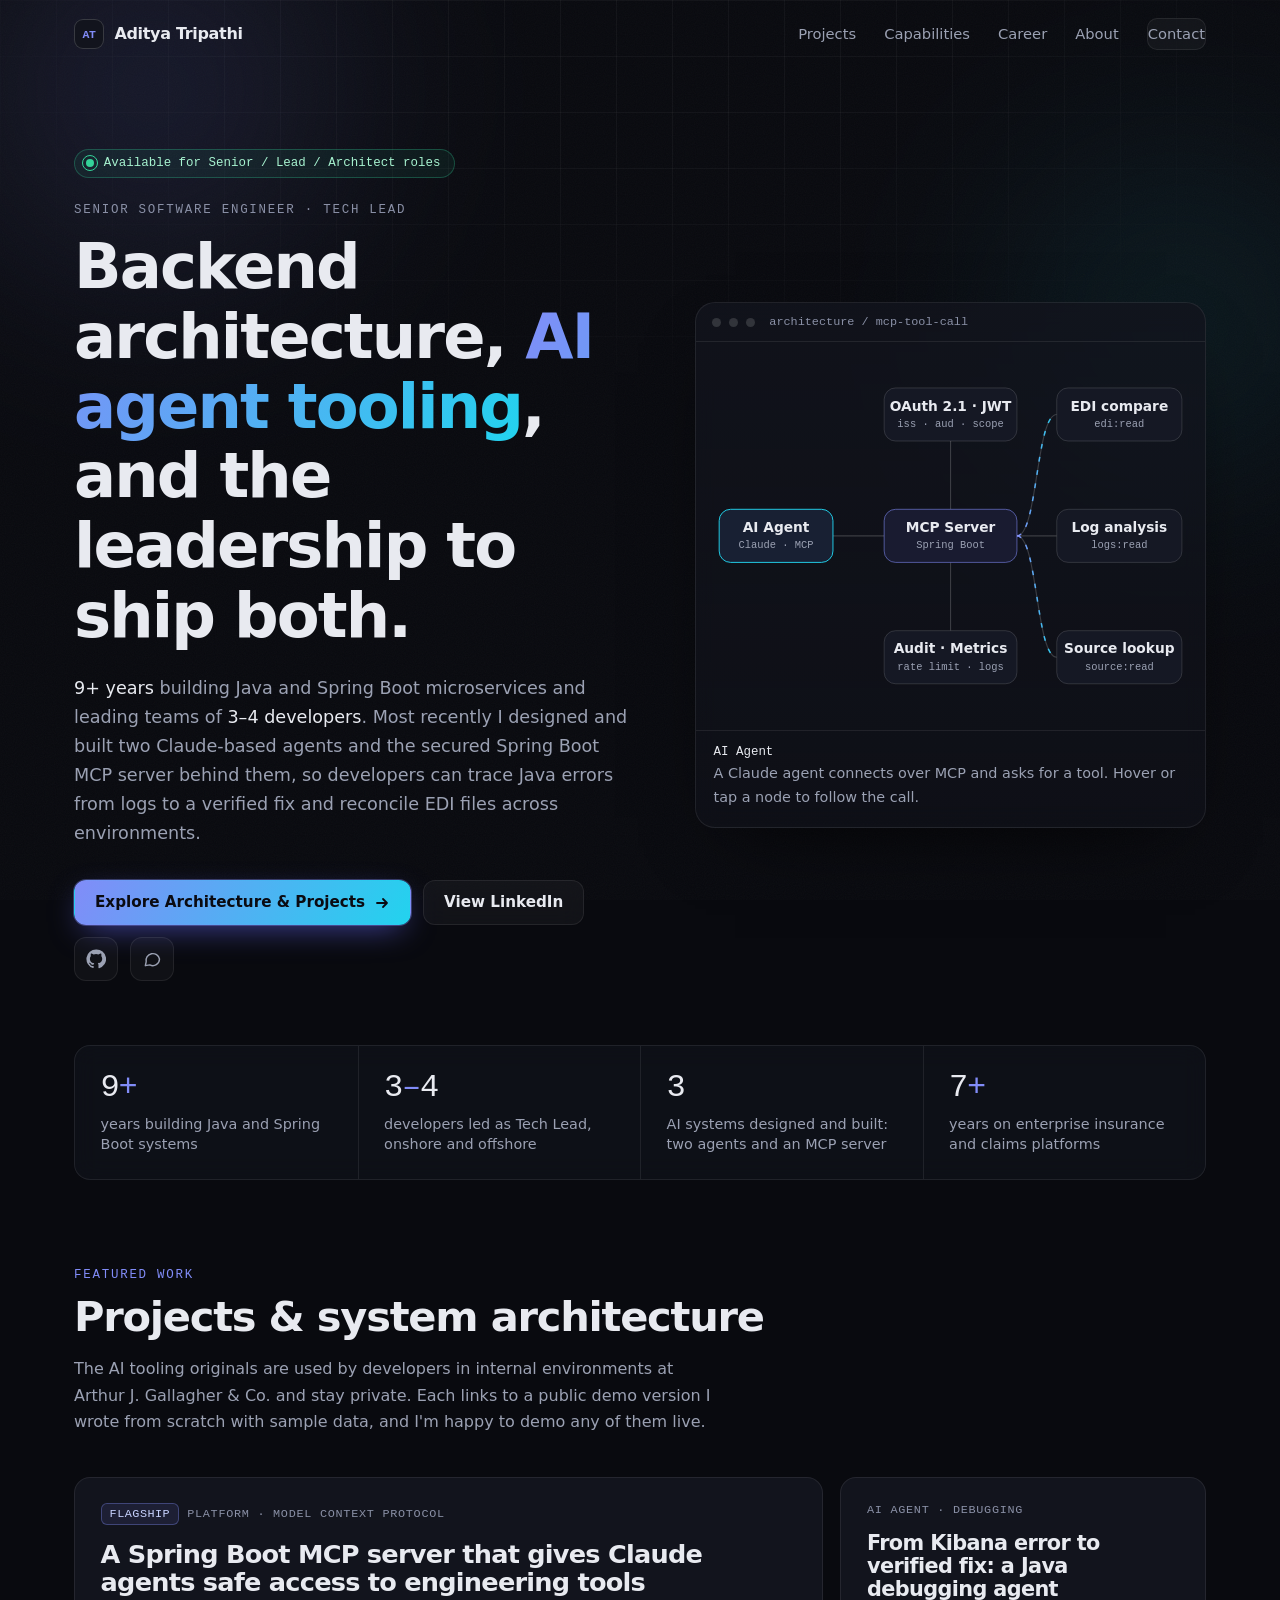
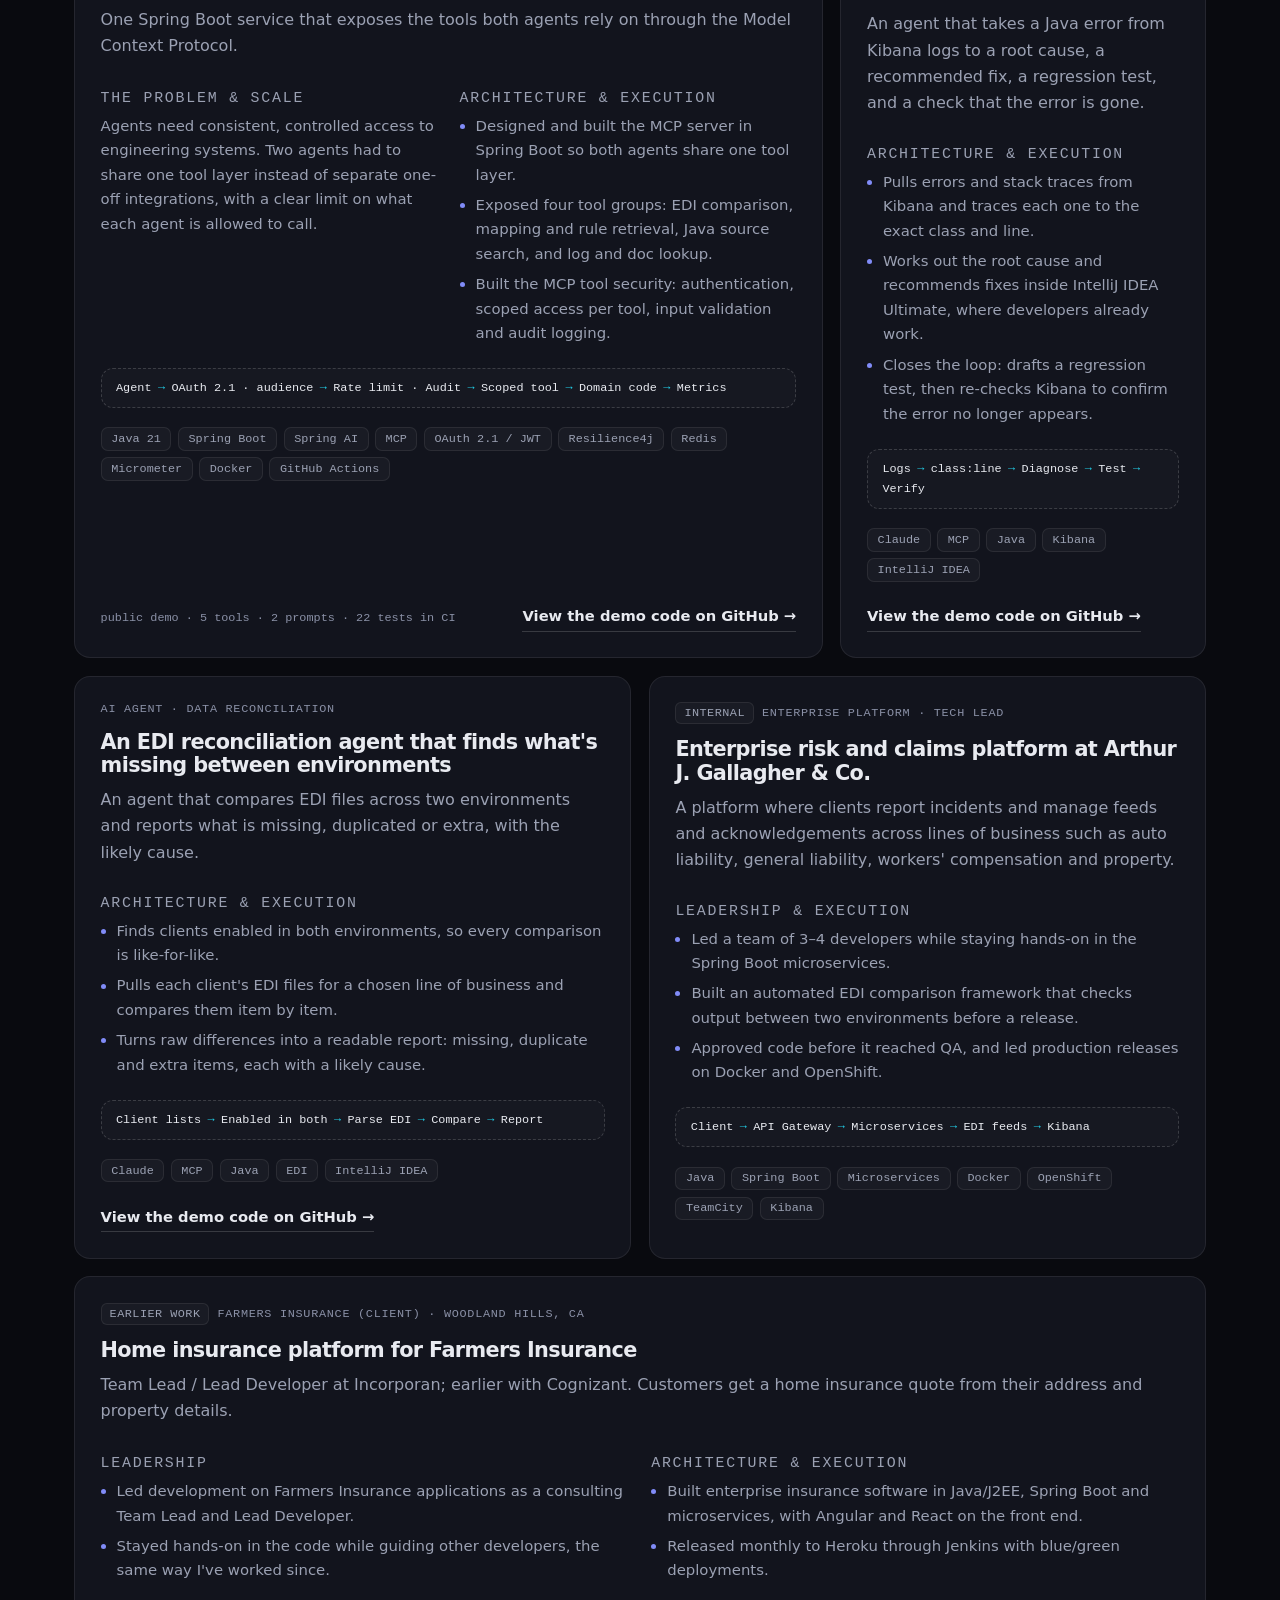
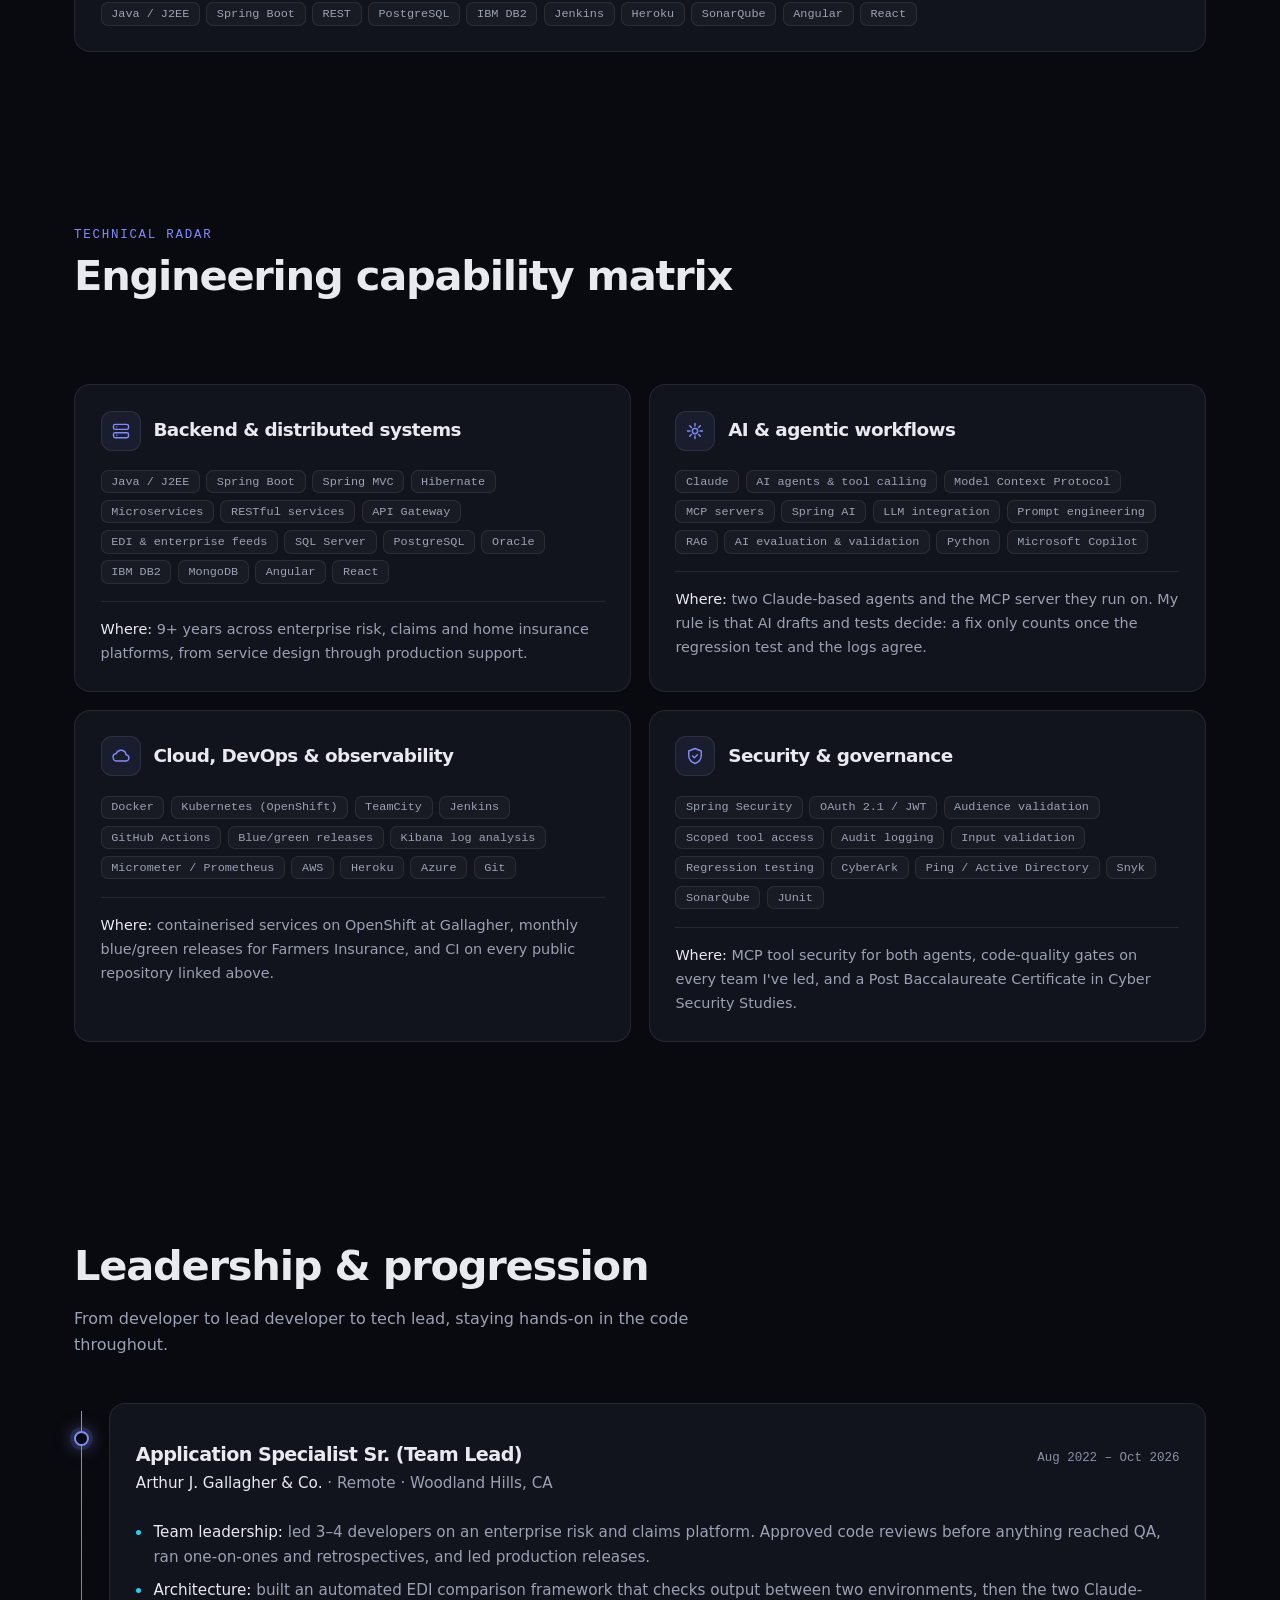
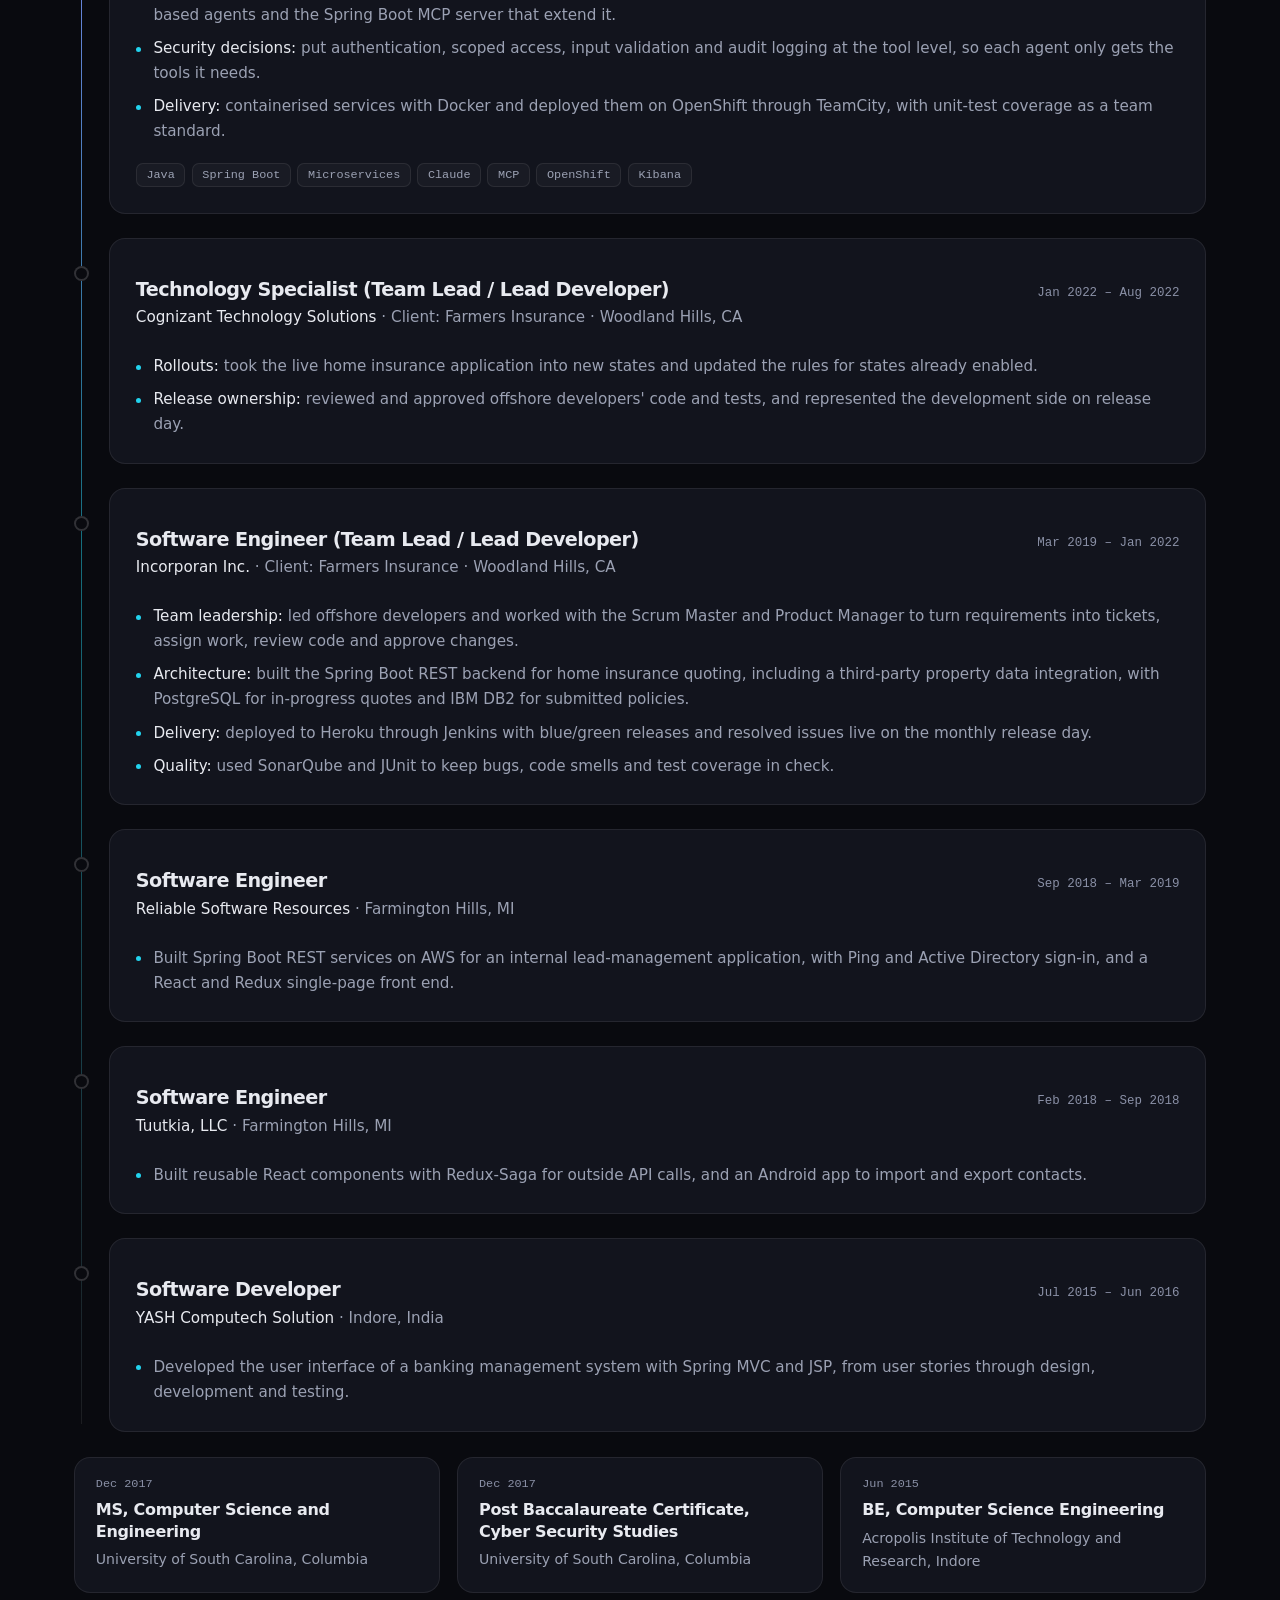
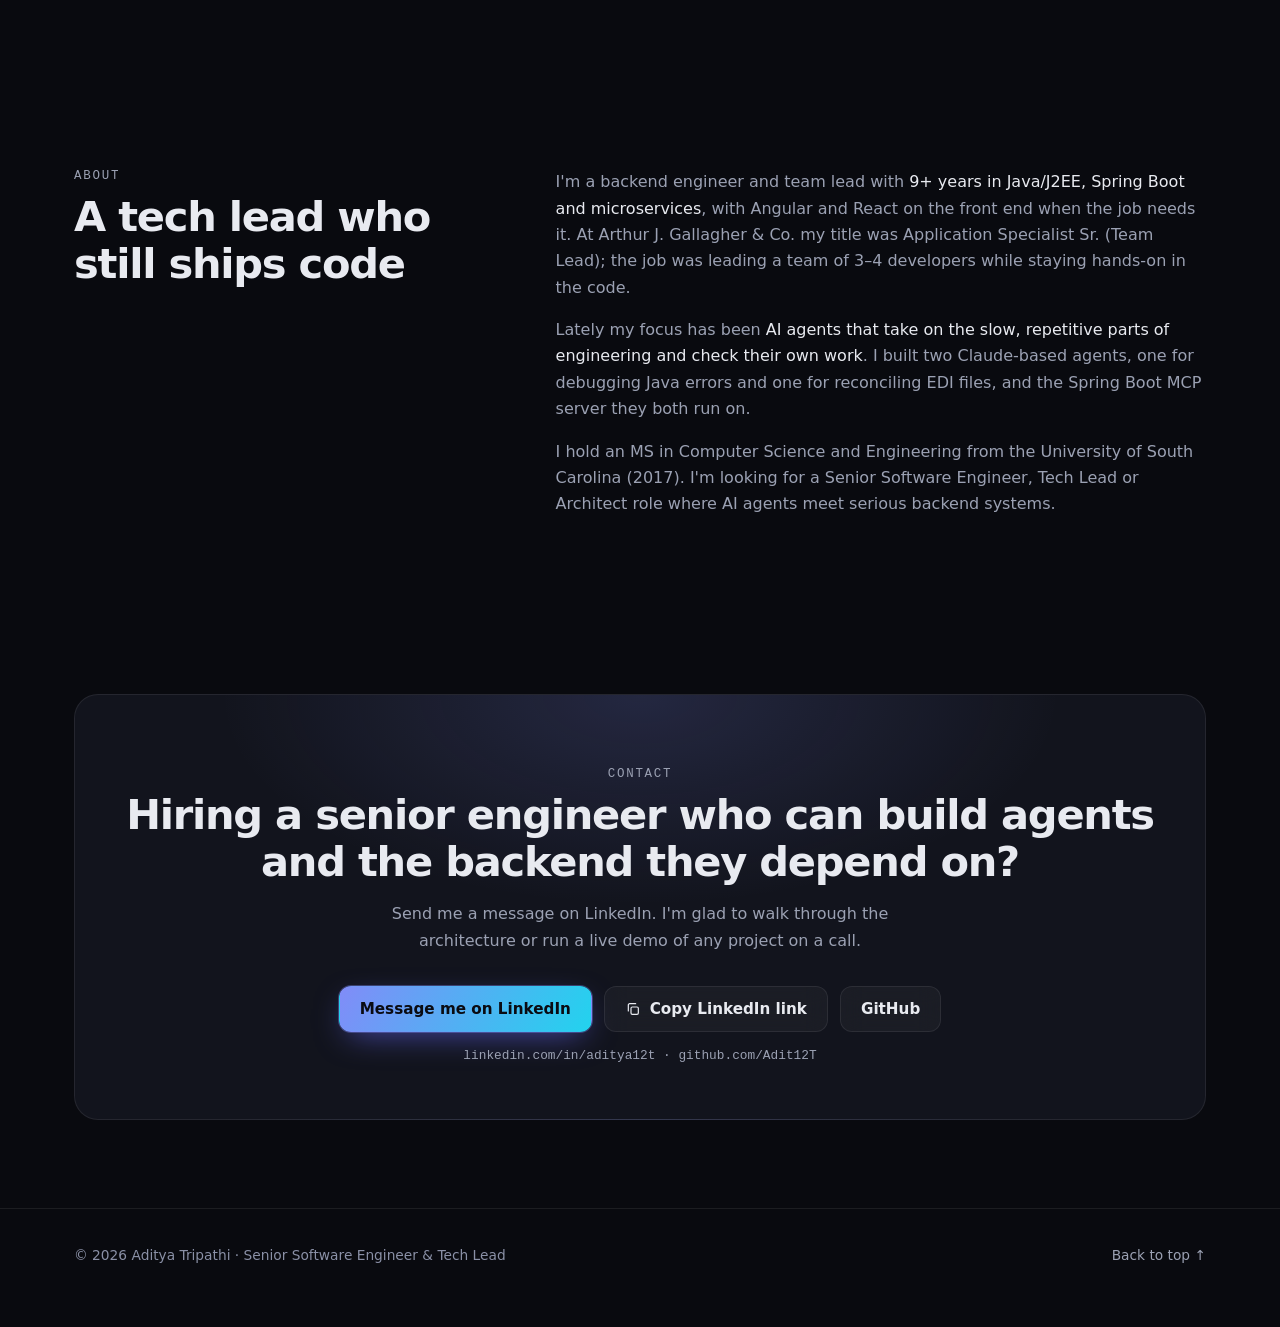
==== commit e60a39fb: "Add license, security policy, code scanning and dependency updates All rights reserved license, SECU" ====
--- a/index.html
+++ b/index.html
@@ -3,6 +3,8 @@
 <head>
   <meta charset="utf-8">
   <meta name="viewport" content="width=device-width, initial-scale=1">
+  <meta http-equiv="Content-Security-Policy" content="default-src 'none'; script-src 'sha256-sCJ0k/ppxflssGY4QTr2HyNGVyhfn6NGs+B158yVQbA='; style-src 'unsafe-inline' https://fonts.googleapis.com; font-src https://fonts.gstatic.com; img-src data:; connect-src 'self'; object-src 'none'; base-uri 'none'; form-action 'none'; upgrade-insecure-requests">
+  <meta name="referrer" content="strict-origin-when-cross-origin">
   <title>Aditya Tripathi – Senior Software Engineer &amp; Tech Lead</title>
   <meta name="description" content="Senior Software Engineer and Tech Lead with 9+ years in Java and Spring Boot. I design backend systems, lead engineering teams, and build AI agents and MCP servers.">
   <meta property="og:type" content="website">
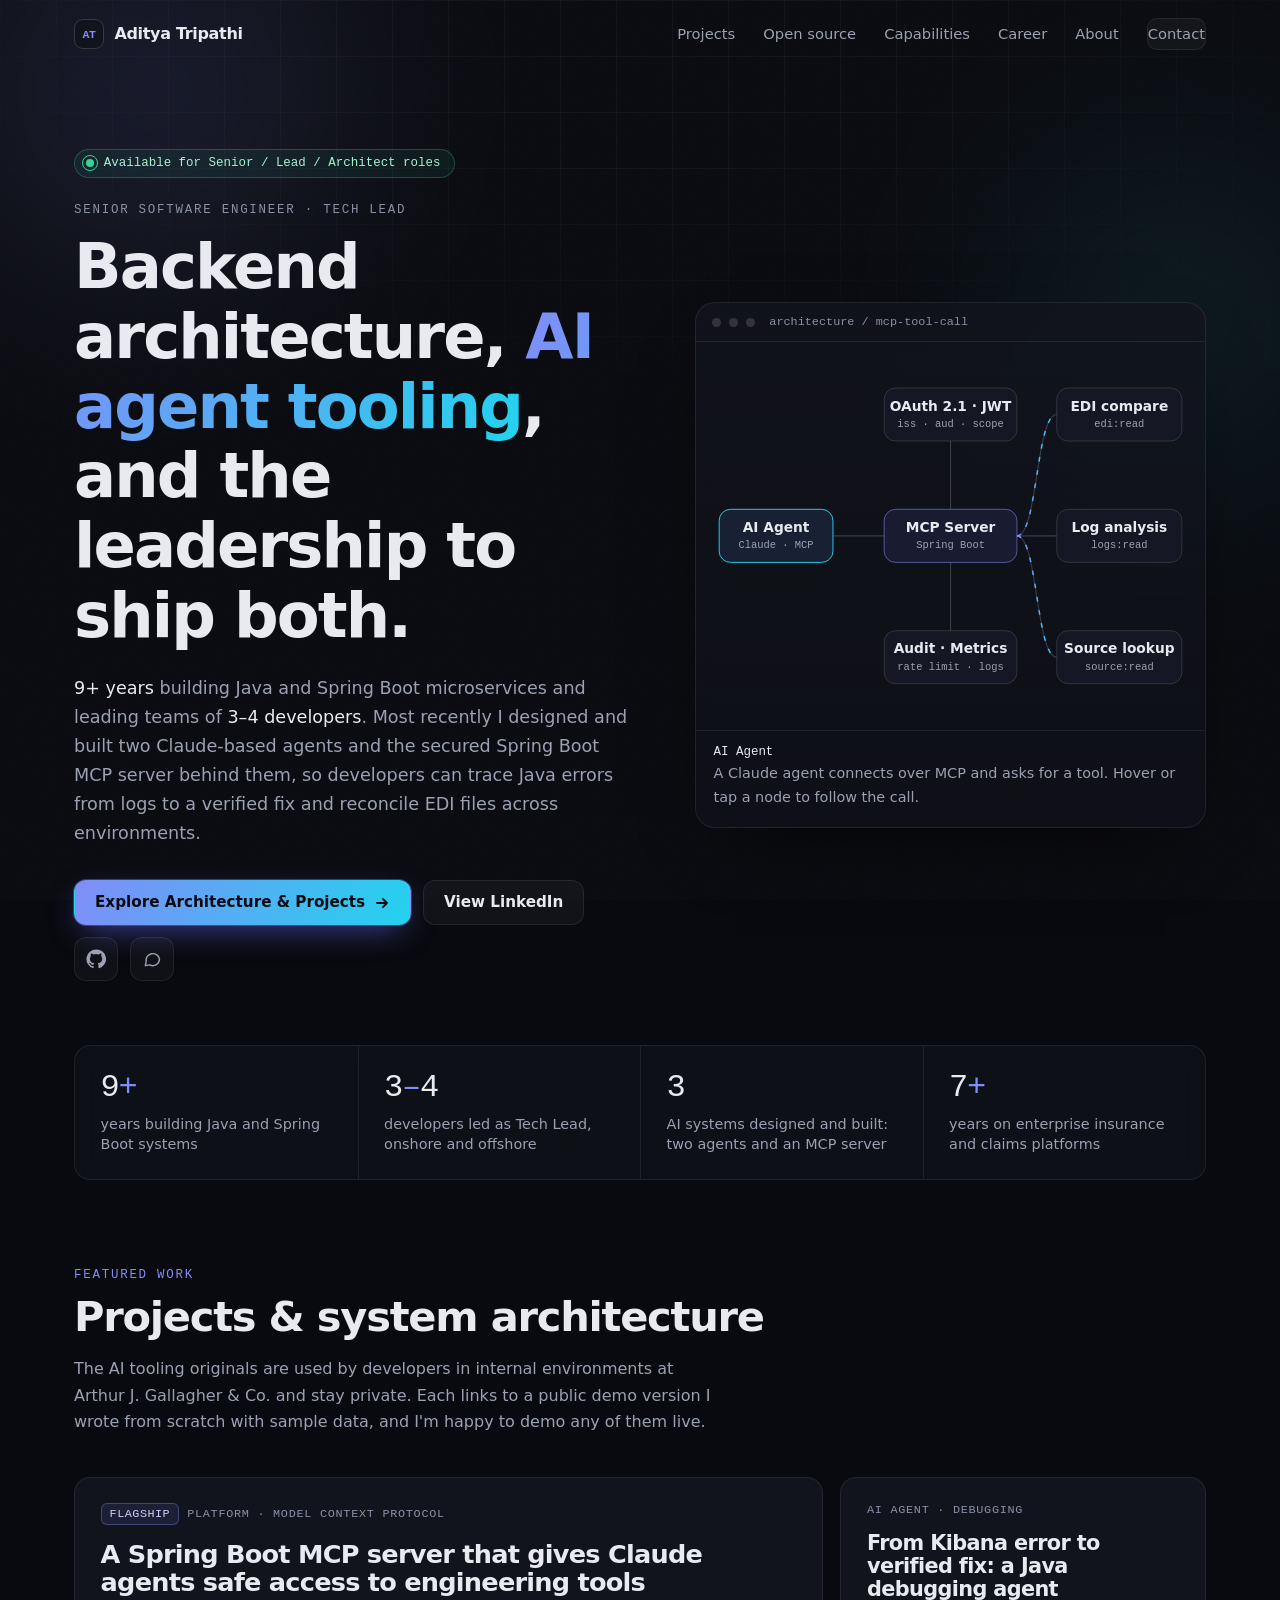
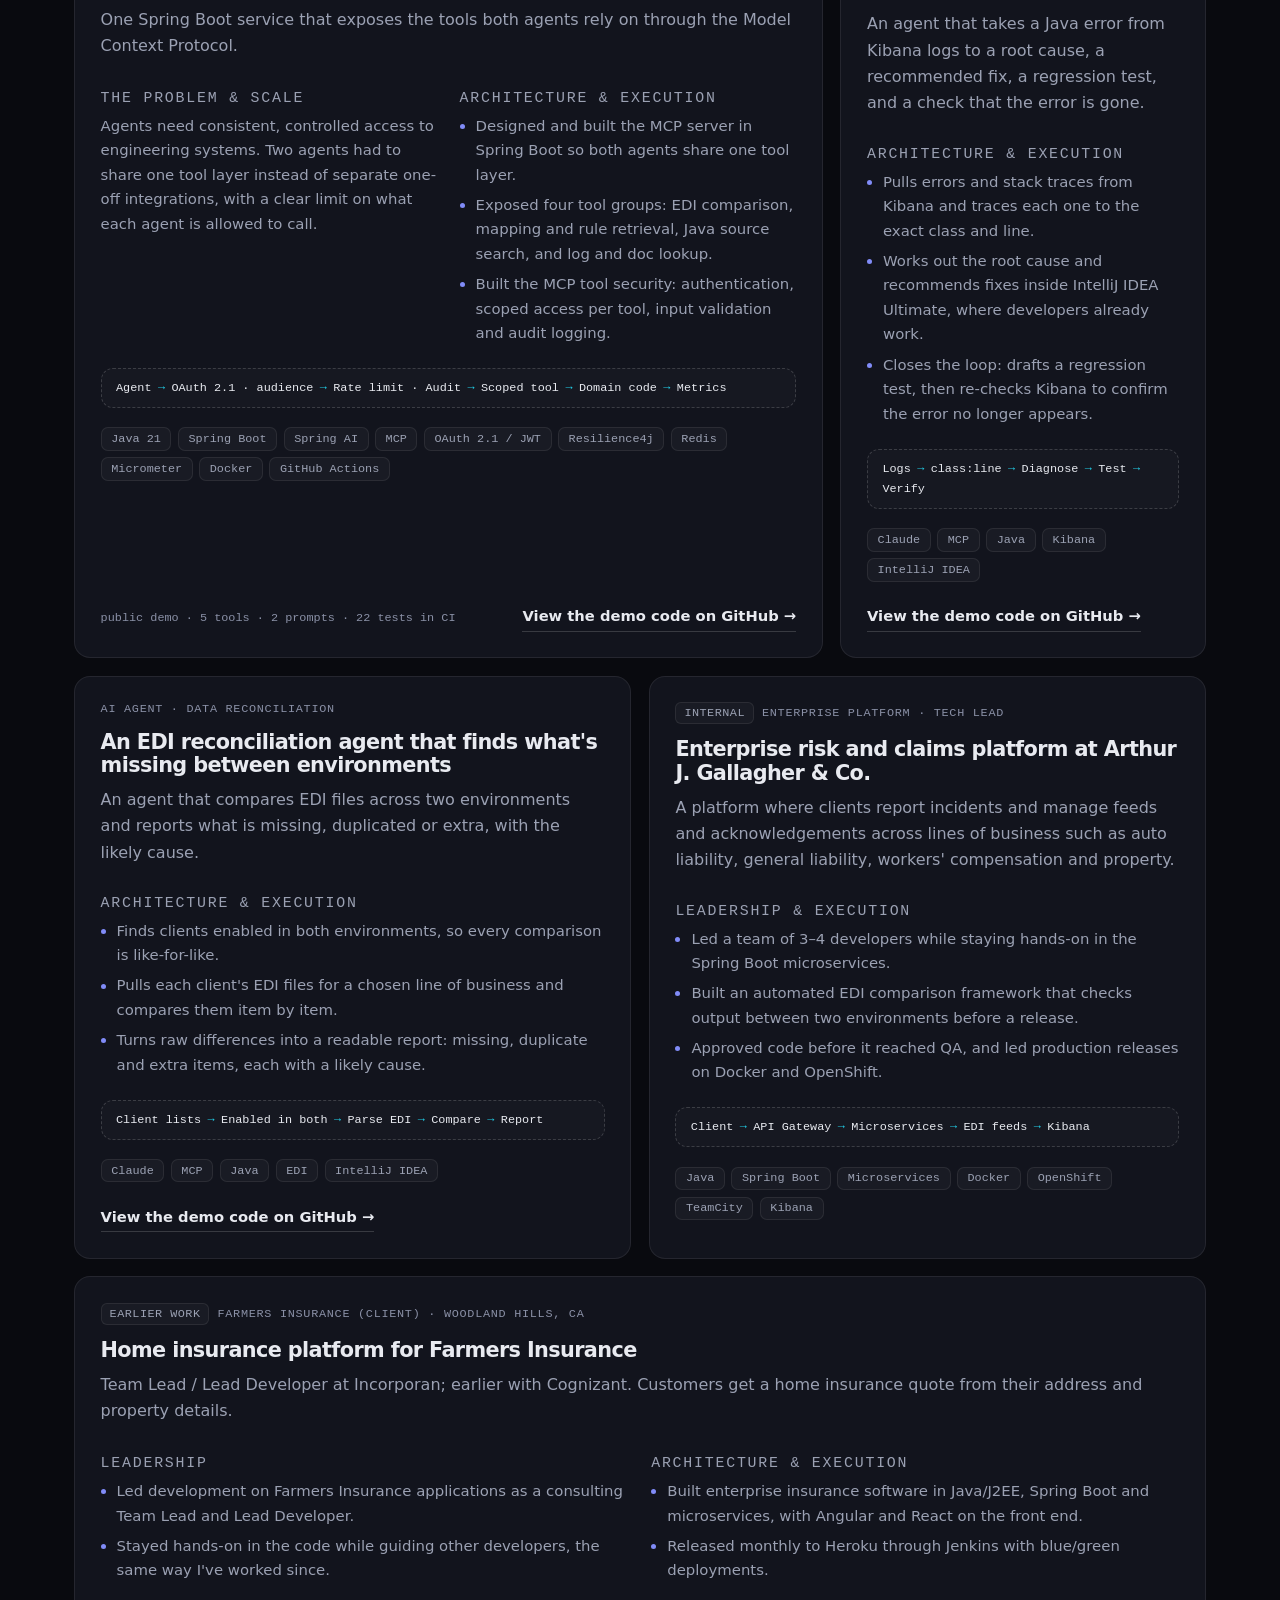
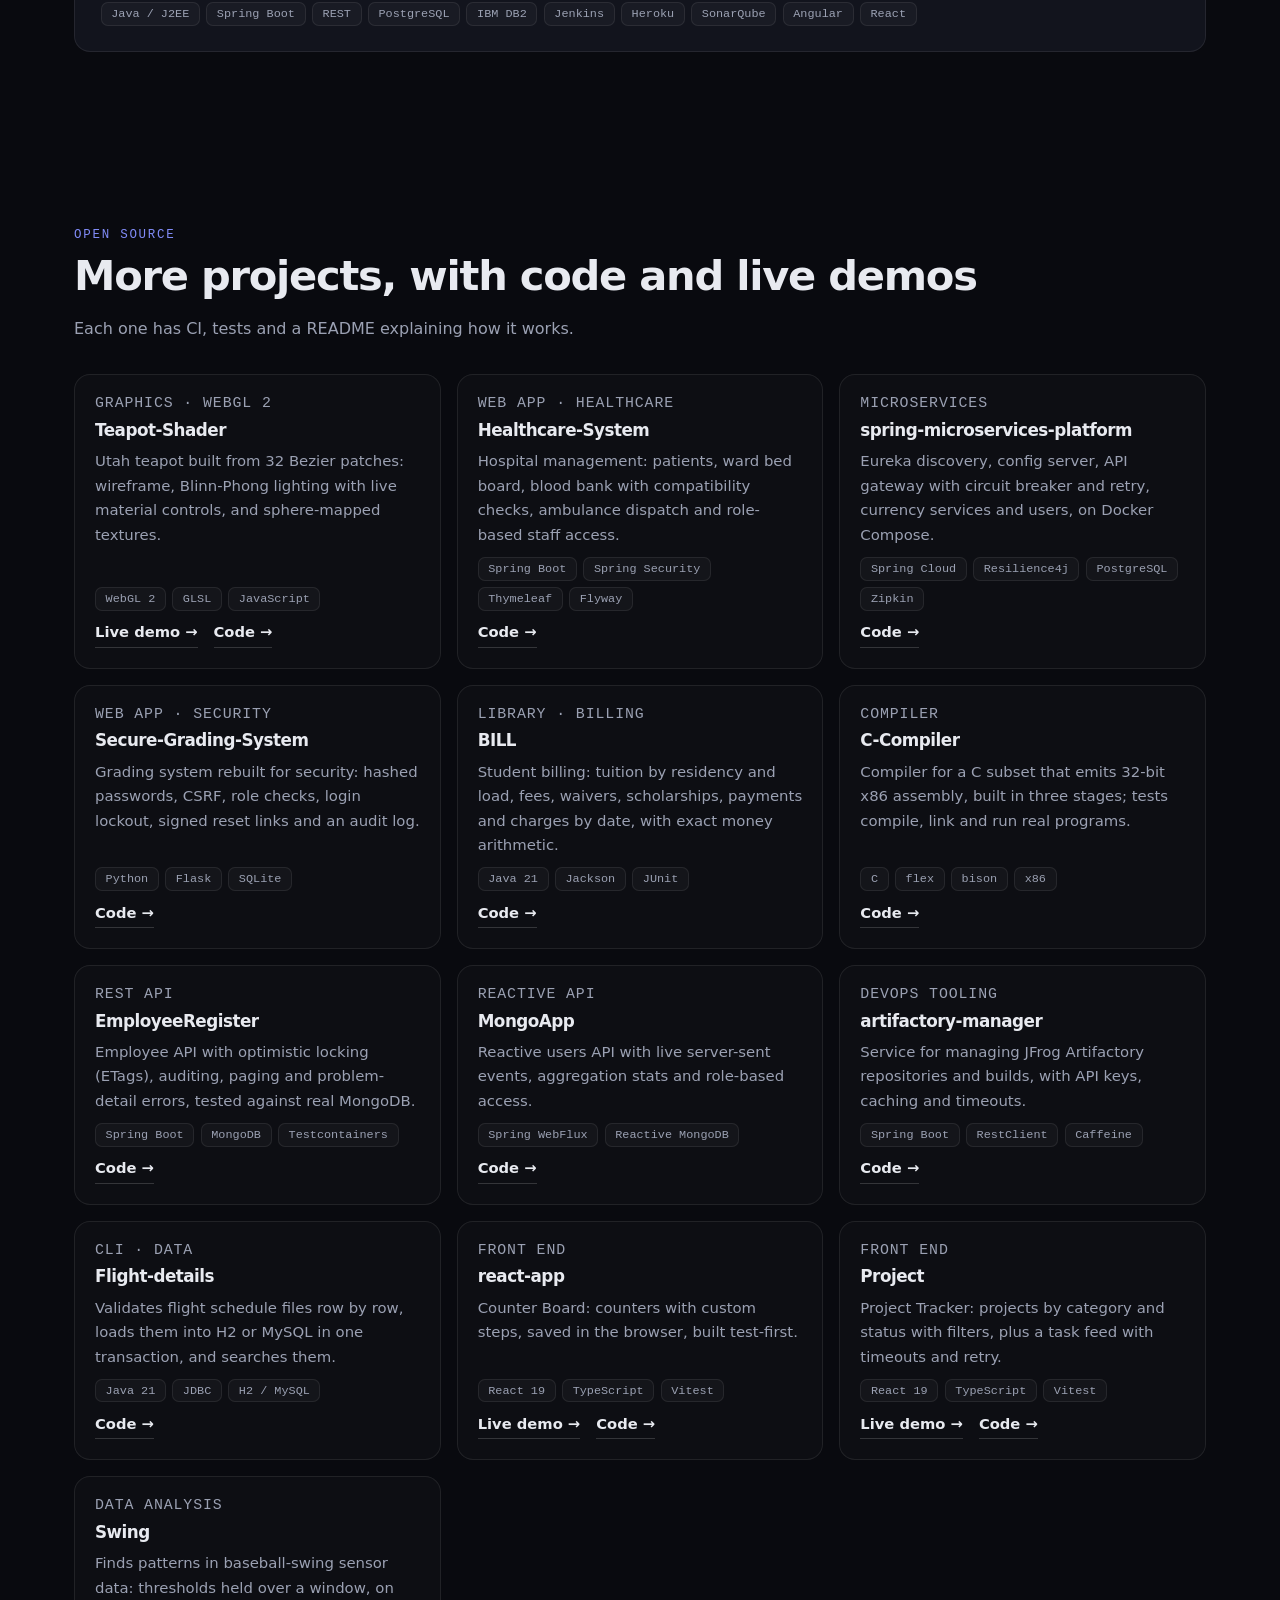
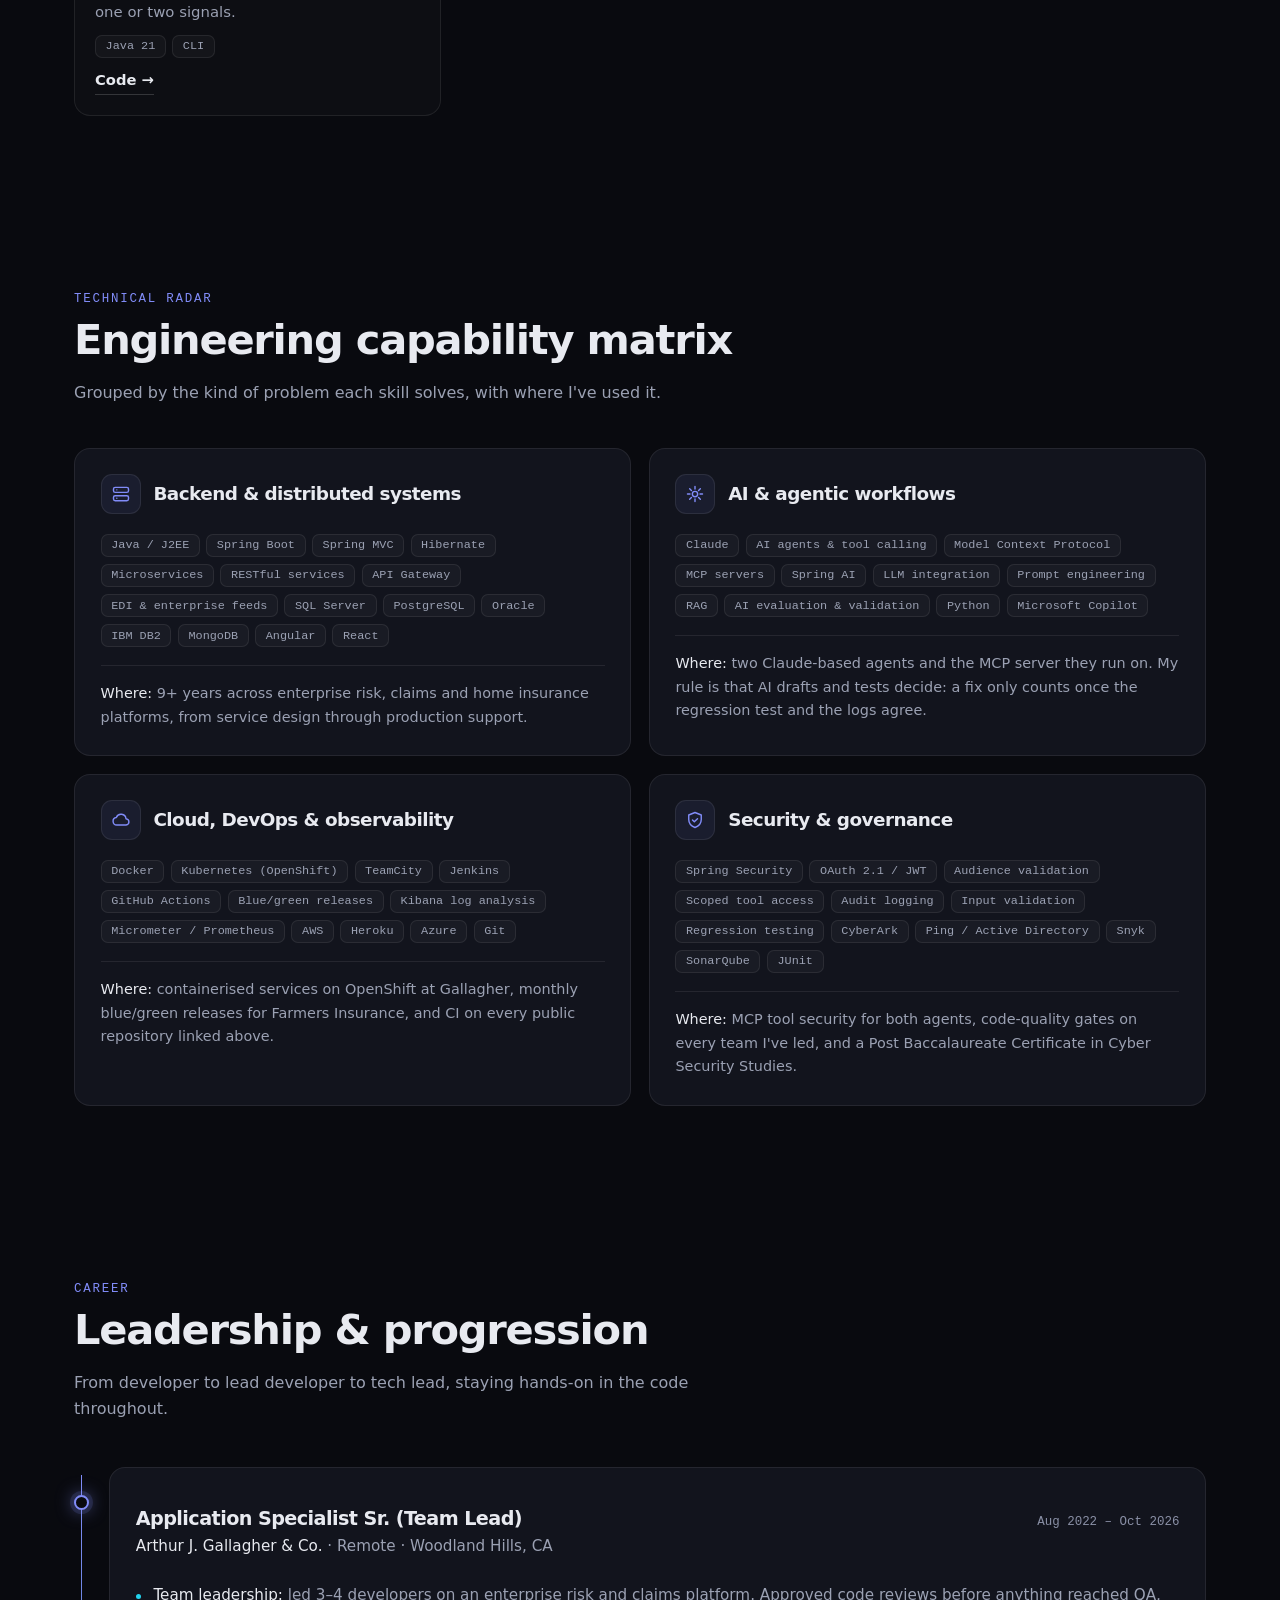
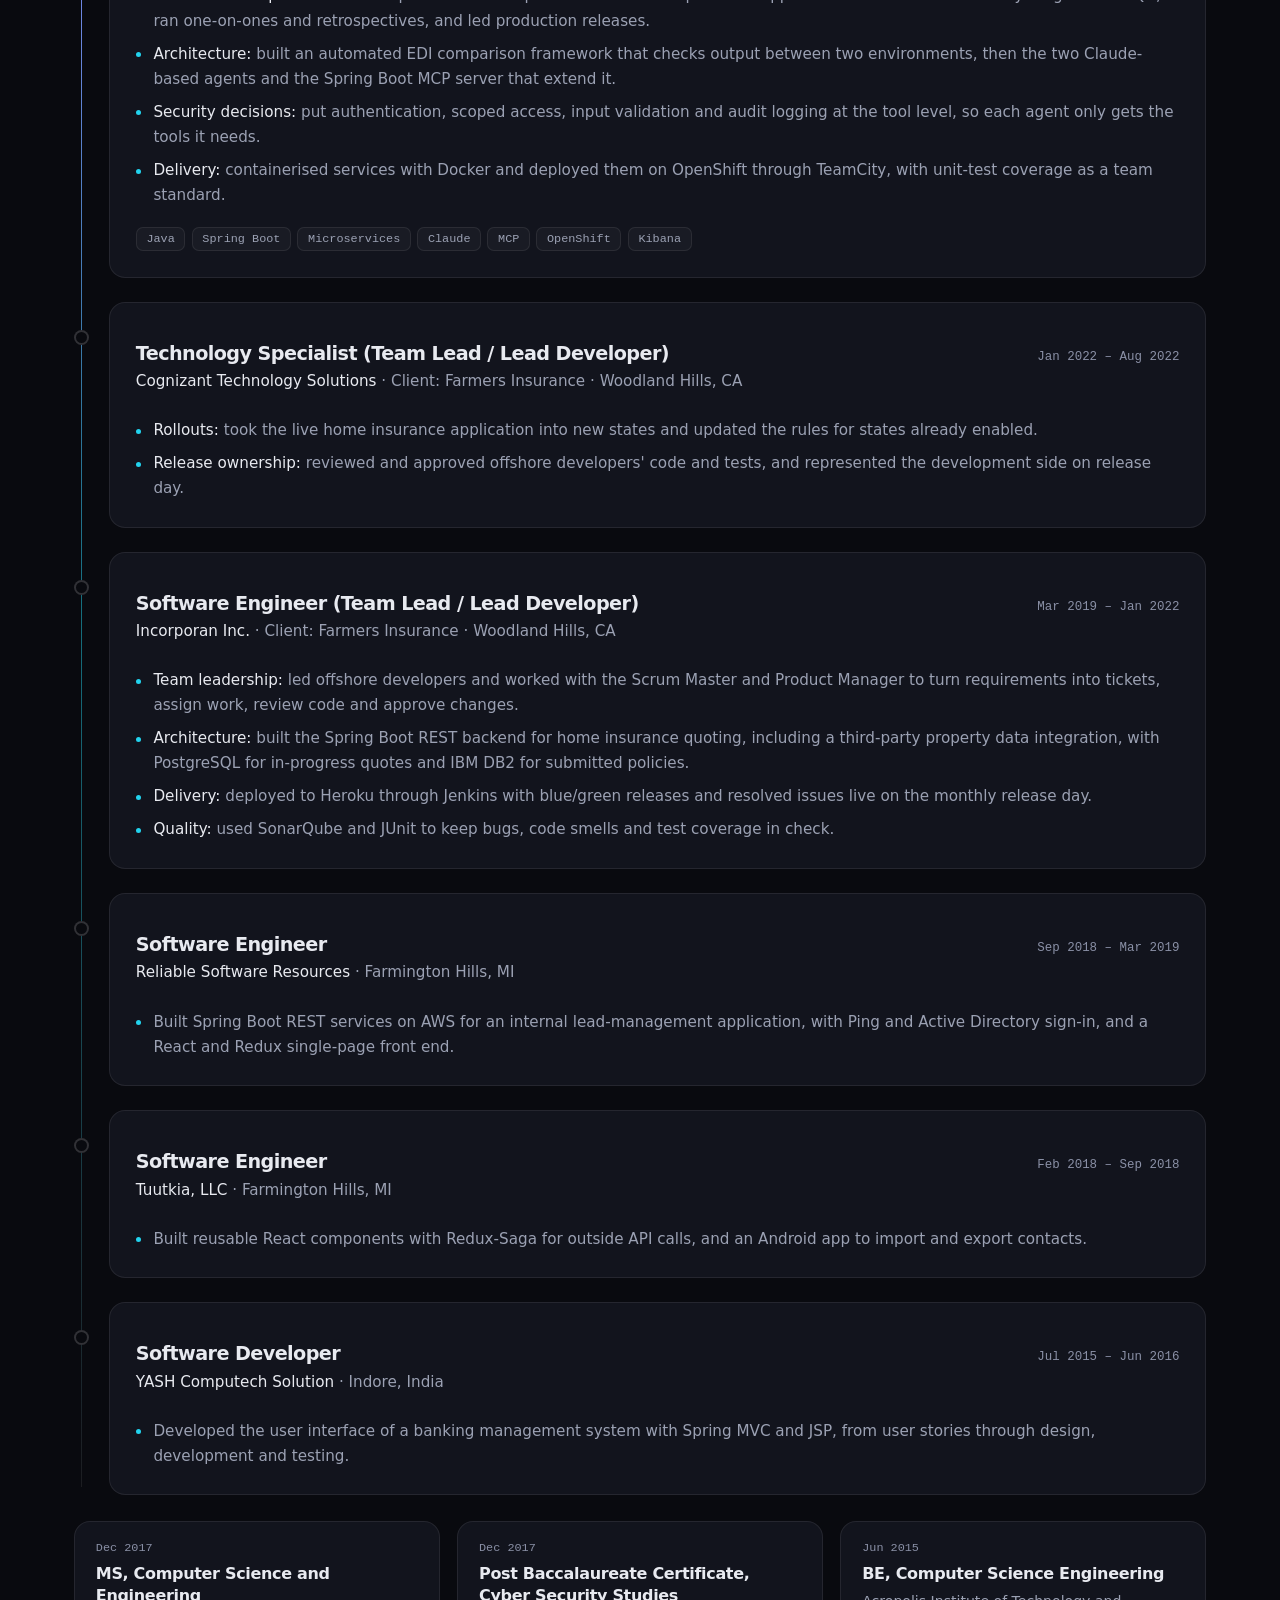
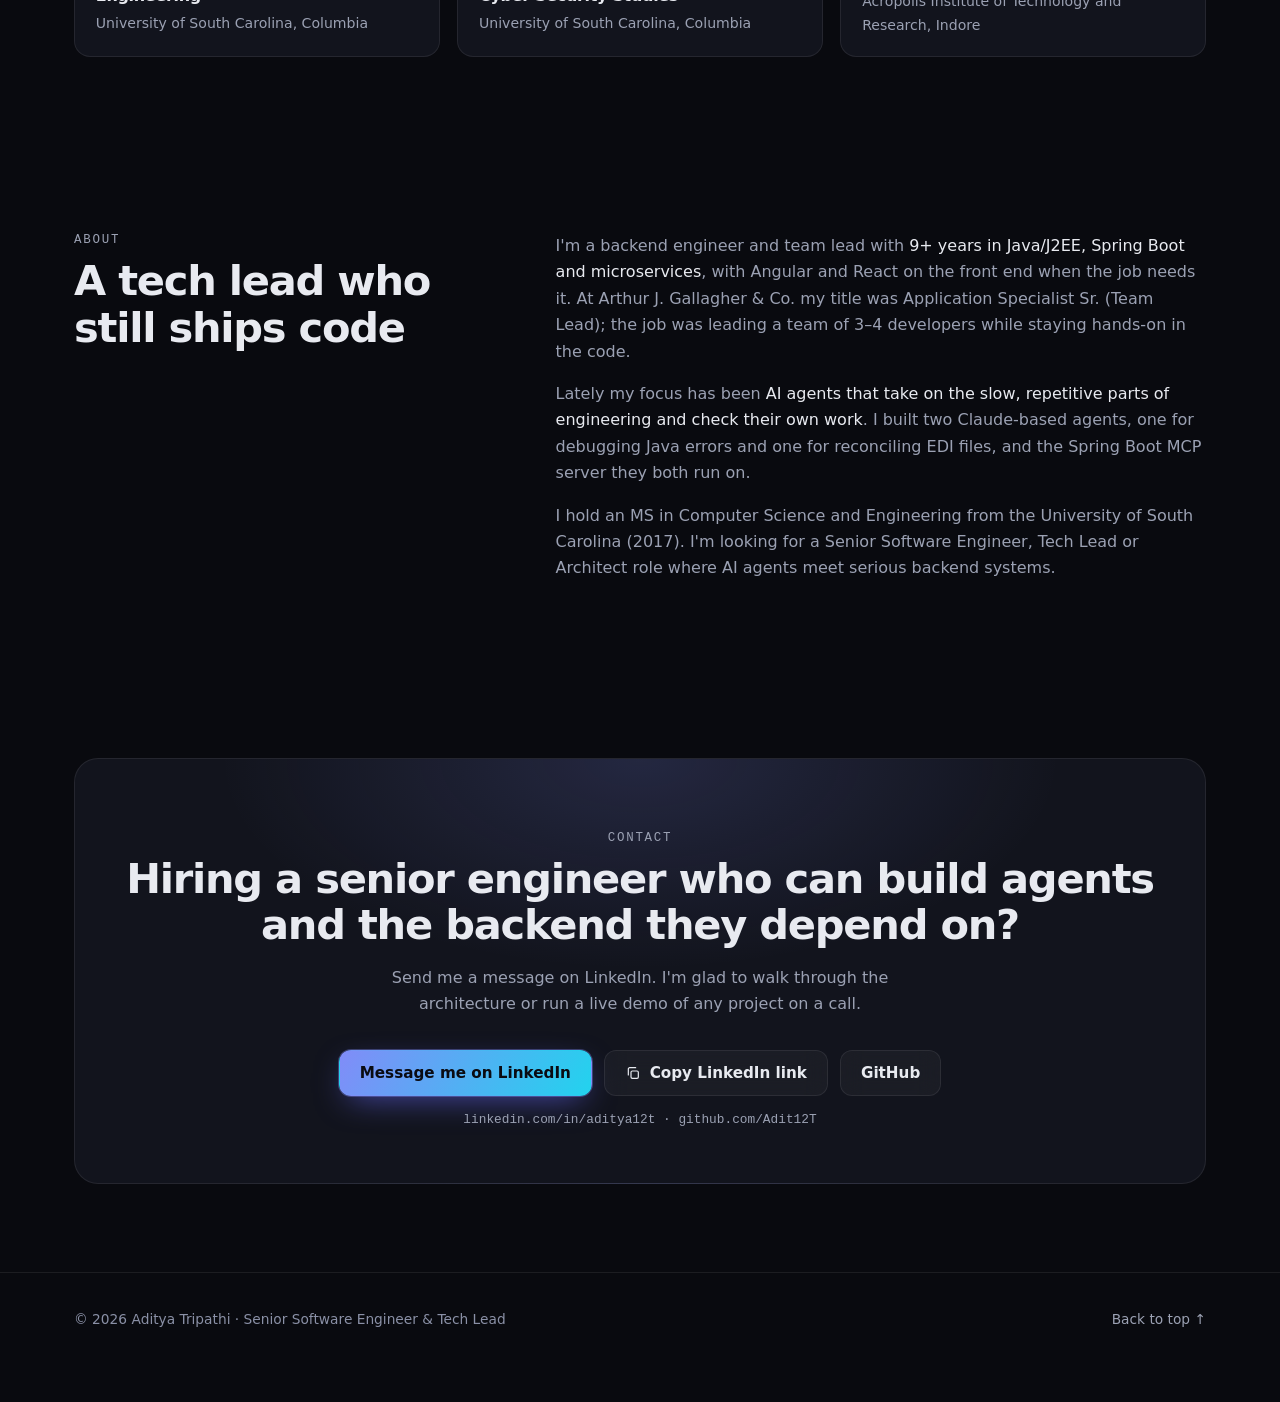
==== commit 2e05ee49: "Host live demos for Teapot Shader, Counter Board and Project Tracker; add an open-source projects se" ====
--- a/index.html
+++ b/index.html
@@ -273,6 +273,12 @@
       *,*::before,*::after{animation:none!important;transition:none!important}
       .js .reveal{opacity:1;transform:none}
     }
+    .repo-grid{display:grid;grid-template-columns:repeat(auto-fill,minmax(280px,1fr));gap:1rem;margin-top:2rem}
+    .repo{display:flex;flex-direction:column;gap:.6rem;padding:1.25rem;border:1px solid var(--line);border-radius:16px;background:rgba(255,255,255,.02)}
+    .repo h3{font-size:1.05rem;margin:0}
+    .repo p{margin:0;color:var(--muted);font-size:.93rem}
+    .repo .pills{margin-top:auto}
+    .repo-links{display:flex;gap:1rem;flex-wrap:wrap}
   </style>
 </head>
 <body>
@@ -284,6 +290,7 @@
       <a class="brand" href="#top"><span class="mark" aria-hidden="true">AT</span>Aditya Tripathi</a>
       <ul>
         <li><a href="#work">Projects</a></li>
+        <li><a href="#open-source">Open source</a></li>
         <li><a href="#capabilities">Capabilities</a></li>
         <li><a href="#career">Career</a></li>
         <li><a href="#about">About</a></li>
@@ -519,6 +526,108 @@
       </div>
     </section>
 
+    <!-- OPEN SOURCE -->
+    <section id="open-source" aria-labelledby="oss-title">
+      <div class="wrap">
+        <p class="kicker">Open source</p>
+        <h2 id="oss-title">More projects, with code and live demos</h2>
+        <p class="section-intro">Each one has CI, tests and a README explaining how it works.</p>
+        <div class="repo-grid">
+          <article class="repo">
+            <p class="tagline">Graphics · WebGL 2</p>
+            <h3>Teapot-Shader</h3>
+            <p>Utah teapot built from 32 Bezier patches: wireframe, Blinn-Phong lighting with live material controls, and sphere-mapped textures.</p>
+            <ul class="pills" aria-label="Tech stack"><li class="pill">WebGL 2</li><li class="pill">GLSL</li><li class="pill">JavaScript</li></ul>
+            <div class="repo-links"><a class="link" href="/demos/teapot/">Live demo →</a><a class="link" href="https://github.com/Adit12T/Teapot-Shader" rel="noopener">Code →</a></div>
+          </article>
+          <article class="repo">
+            <p class="tagline">Web app · Healthcare</p>
+            <h3>Healthcare-System</h3>
+            <p>Hospital management: patients, ward bed board, blood bank with compatibility checks, ambulance dispatch and role-based staff access.</p>
+            <ul class="pills" aria-label="Tech stack"><li class="pill">Spring Boot</li><li class="pill">Spring Security</li><li class="pill">Thymeleaf</li><li class="pill">Flyway</li></ul>
+            <div class="repo-links"><a class="link" href="https://github.com/Adit12T/Healthcare-System" rel="noopener">Code →</a></div>
+          </article>
+          <article class="repo">
+            <p class="tagline">Microservices</p>
+            <h3>spring-microservices-platform</h3>
+            <p>Eureka discovery, config server, API gateway with circuit breaker and retry, currency services and users, on Docker Compose.</p>
+            <ul class="pills" aria-label="Tech stack"><li class="pill">Spring Cloud</li><li class="pill">Resilience4j</li><li class="pill">PostgreSQL</li><li class="pill">Zipkin</li></ul>
+            <div class="repo-links"><a class="link" href="https://github.com/Adit12T/spring-microservices-platform" rel="noopener">Code →</a></div>
+          </article>
+          <article class="repo">
+            <p class="tagline">Web app · Security</p>
+            <h3>Secure-Grading-System</h3>
+            <p>Grading system rebuilt for security: hashed passwords, CSRF, role checks, login lockout, signed reset links and an audit log.</p>
+            <ul class="pills" aria-label="Tech stack"><li class="pill">Python</li><li class="pill">Flask</li><li class="pill">SQLite</li></ul>
+            <div class="repo-links"><a class="link" href="https://github.com/Adit12T/Secure-Grading-System" rel="noopener">Code →</a></div>
+          </article>
+          <article class="repo">
+            <p class="tagline">Library · Billing</p>
+            <h3>BILL</h3>
+            <p>Student billing: tuition by residency and load, fees, waivers, scholarships, payments and charges by date, with exact money arithmetic.</p>
+            <ul class="pills" aria-label="Tech stack"><li class="pill">Java 21</li><li class="pill">Jackson</li><li class="pill">JUnit</li></ul>
+            <div class="repo-links"><a class="link" href="https://github.com/Adit12T/BILL" rel="noopener">Code →</a></div>
+          </article>
+          <article class="repo">
+            <p class="tagline">Compiler</p>
+            <h3>C-Compiler</h3>
+            <p>Compiler for a C subset that emits 32-bit x86 assembly, built in three stages; tests compile, link and run real programs.</p>
+            <ul class="pills" aria-label="Tech stack"><li class="pill">C</li><li class="pill">flex</li><li class="pill">bison</li><li class="pill">x86</li></ul>
+            <div class="repo-links"><a class="link" href="https://github.com/Adit12T/C-Compiler" rel="noopener">Code →</a></div>
+          </article>
+          <article class="repo">
+            <p class="tagline">REST API</p>
+            <h3>EmployeeRegister</h3>
+            <p>Employee API with optimistic locking (ETags), auditing, paging and problem-detail errors, tested against real MongoDB.</p>
+            <ul class="pills" aria-label="Tech stack"><li class="pill">Spring Boot</li><li class="pill">MongoDB</li><li class="pill">Testcontainers</li></ul>
+            <div class="repo-links"><a class="link" href="https://github.com/Adit12T/EmployeeRegister" rel="noopener">Code →</a></div>
+          </article>
+          <article class="repo">
+            <p class="tagline">Reactive API</p>
+            <h3>MongoApp</h3>
+            <p>Reactive users API with live server-sent events, aggregation stats and role-based access.</p>
+            <ul class="pills" aria-label="Tech stack"><li class="pill">Spring WebFlux</li><li class="pill">Reactive MongoDB</li></ul>
+            <div class="repo-links"><a class="link" href="https://github.com/Adit12T/MongoApp" rel="noopener">Code →</a></div>
+          </article>
+          <article class="repo">
+            <p class="tagline">DevOps tooling</p>
+            <h3>artifactory-manager</h3>
+            <p>Service for managing JFrog Artifactory repositories and builds, with API keys, caching and timeouts.</p>
+            <ul class="pills" aria-label="Tech stack"><li class="pill">Spring Boot</li><li class="pill">RestClient</li><li class="pill">Caffeine</li></ul>
+            <div class="repo-links"><a class="link" href="https://github.com/Adit12T/artifactory-manager" rel="noopener">Code →</a></div>
+          </article>
+          <article class="repo">
+            <p class="tagline">CLI · Data</p>
+            <h3>Flight-details</h3>
+            <p>Validates flight schedule files row by row, loads them into H2 or MySQL in one transaction, and searches them.</p>
+            <ul class="pills" aria-label="Tech stack"><li class="pill">Java 21</li><li class="pill">JDBC</li><li class="pill">H2 / MySQL</li></ul>
+            <div class="repo-links"><a class="link" href="https://github.com/Adit12T/Flight-details" rel="noopener">Code →</a></div>
+          </article>
+          <article class="repo">
+            <p class="tagline">Front end</p>
+            <h3>react-app</h3>
+            <p>Counter Board: counters with custom steps, saved in the browser, built test-first.</p>
+            <ul class="pills" aria-label="Tech stack"><li class="pill">React 19</li><li class="pill">TypeScript</li><li class="pill">Vitest</li></ul>
+            <div class="repo-links"><a class="link" href="/demos/react-app/">Live demo →</a><a class="link" href="https://github.com/Adit12T/react-app" rel="noopener">Code →</a></div>
+          </article>
+          <article class="repo">
+            <p class="tagline">Front end</p>
+            <h3>Project</h3>
+            <p>Project Tracker: projects by category and status with filters, plus a task feed with timeouts and retry.</p>
+            <ul class="pills" aria-label="Tech stack"><li class="pill">React 19</li><li class="pill">TypeScript</li><li class="pill">Vitest</li></ul>
+            <div class="repo-links"><a class="link" href="/demos/Project/">Live demo →</a><a class="link" href="https://github.com/Adit12T/Project" rel="noopener">Code →</a></div>
+          </article>
+          <article class="repo">
+            <p class="tagline">Data analysis</p>
+            <h3>Swing</h3>
+            <p>Finds patterns in baseball-swing sensor data: thresholds held over a window, on one or two signals.</p>
+            <ul class="pills" aria-label="Tech stack"><li class="pill">Java 21</li><li class="pill">CLI</li></ul>
+            <div class="repo-links"><a class="link" href="https://github.com/Adit12T/Swing" rel="noopener">Code →</a></div>
+          </article>
+        </div>
+      </div>
+    </section>
+
     <!-- CAPABILITIES -->
     <section id="capabilities" aria-labelledby="cap-title">
       <div class="wrap">
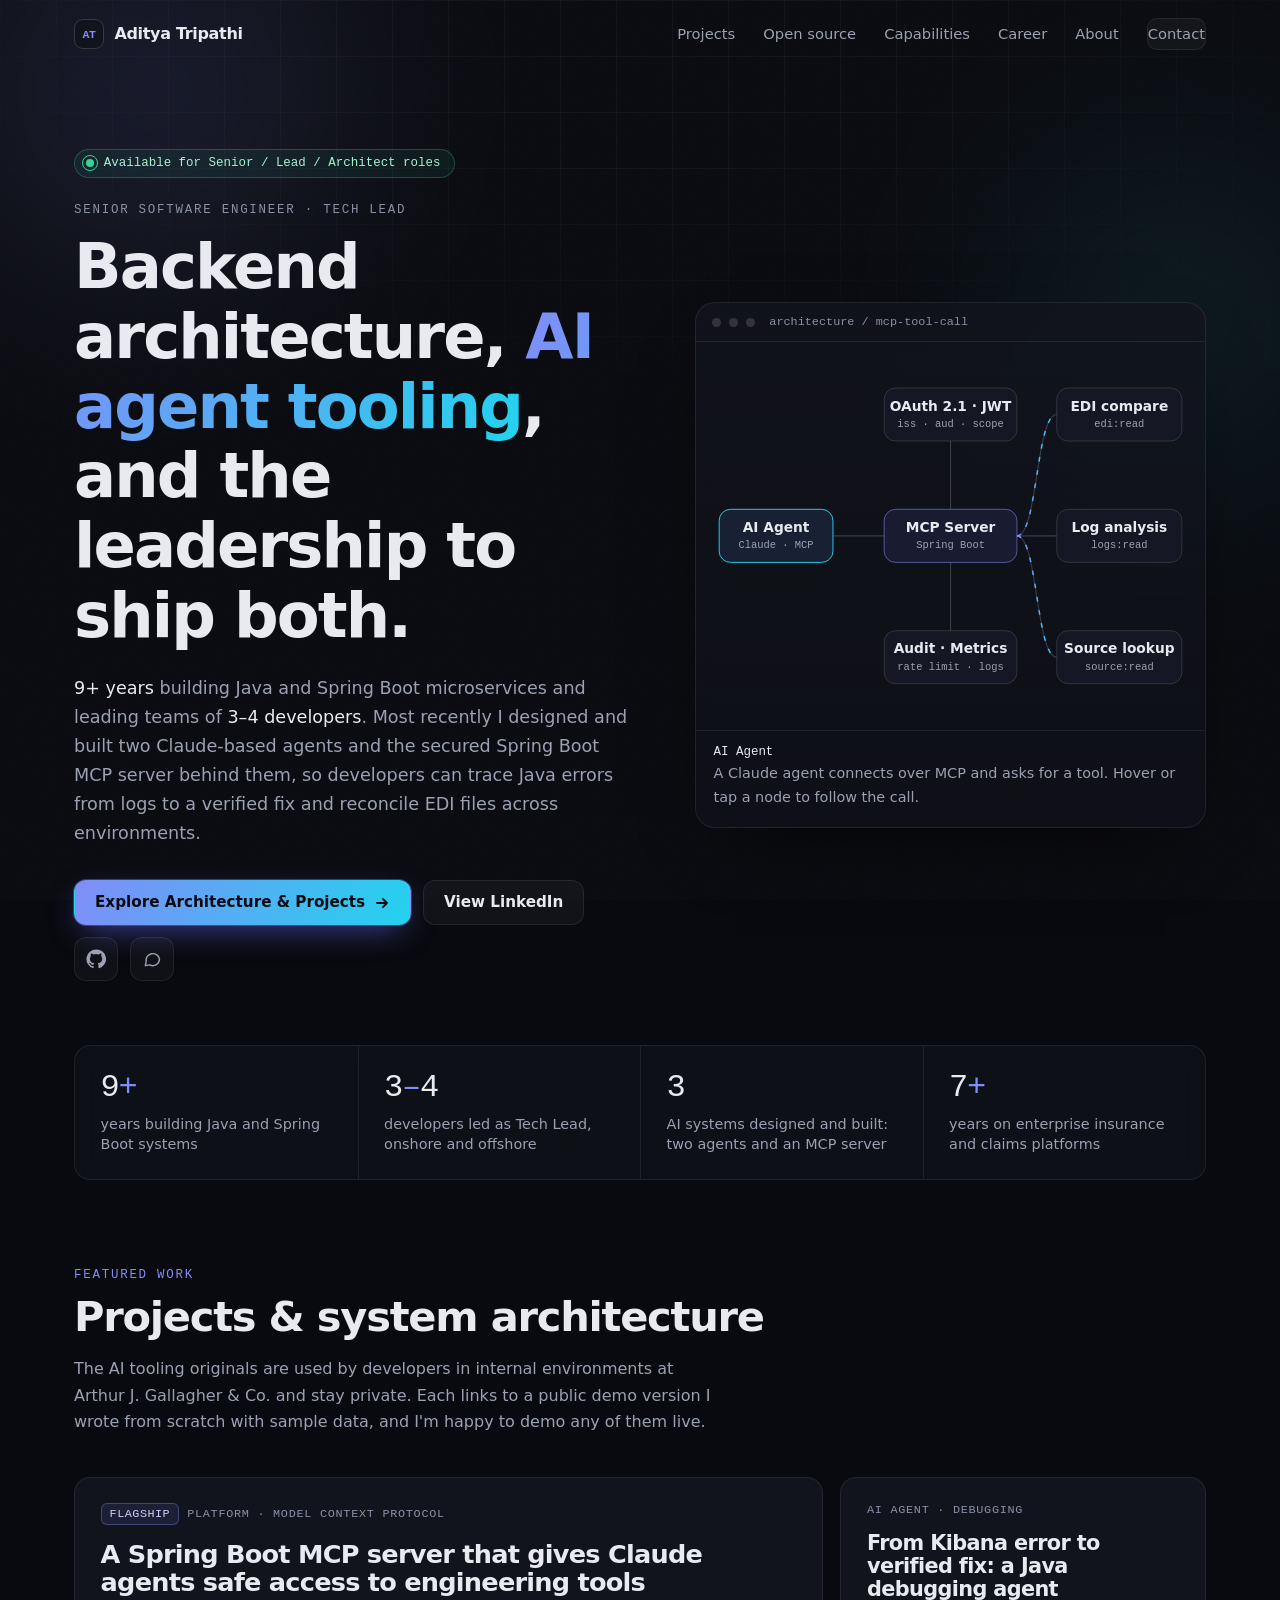
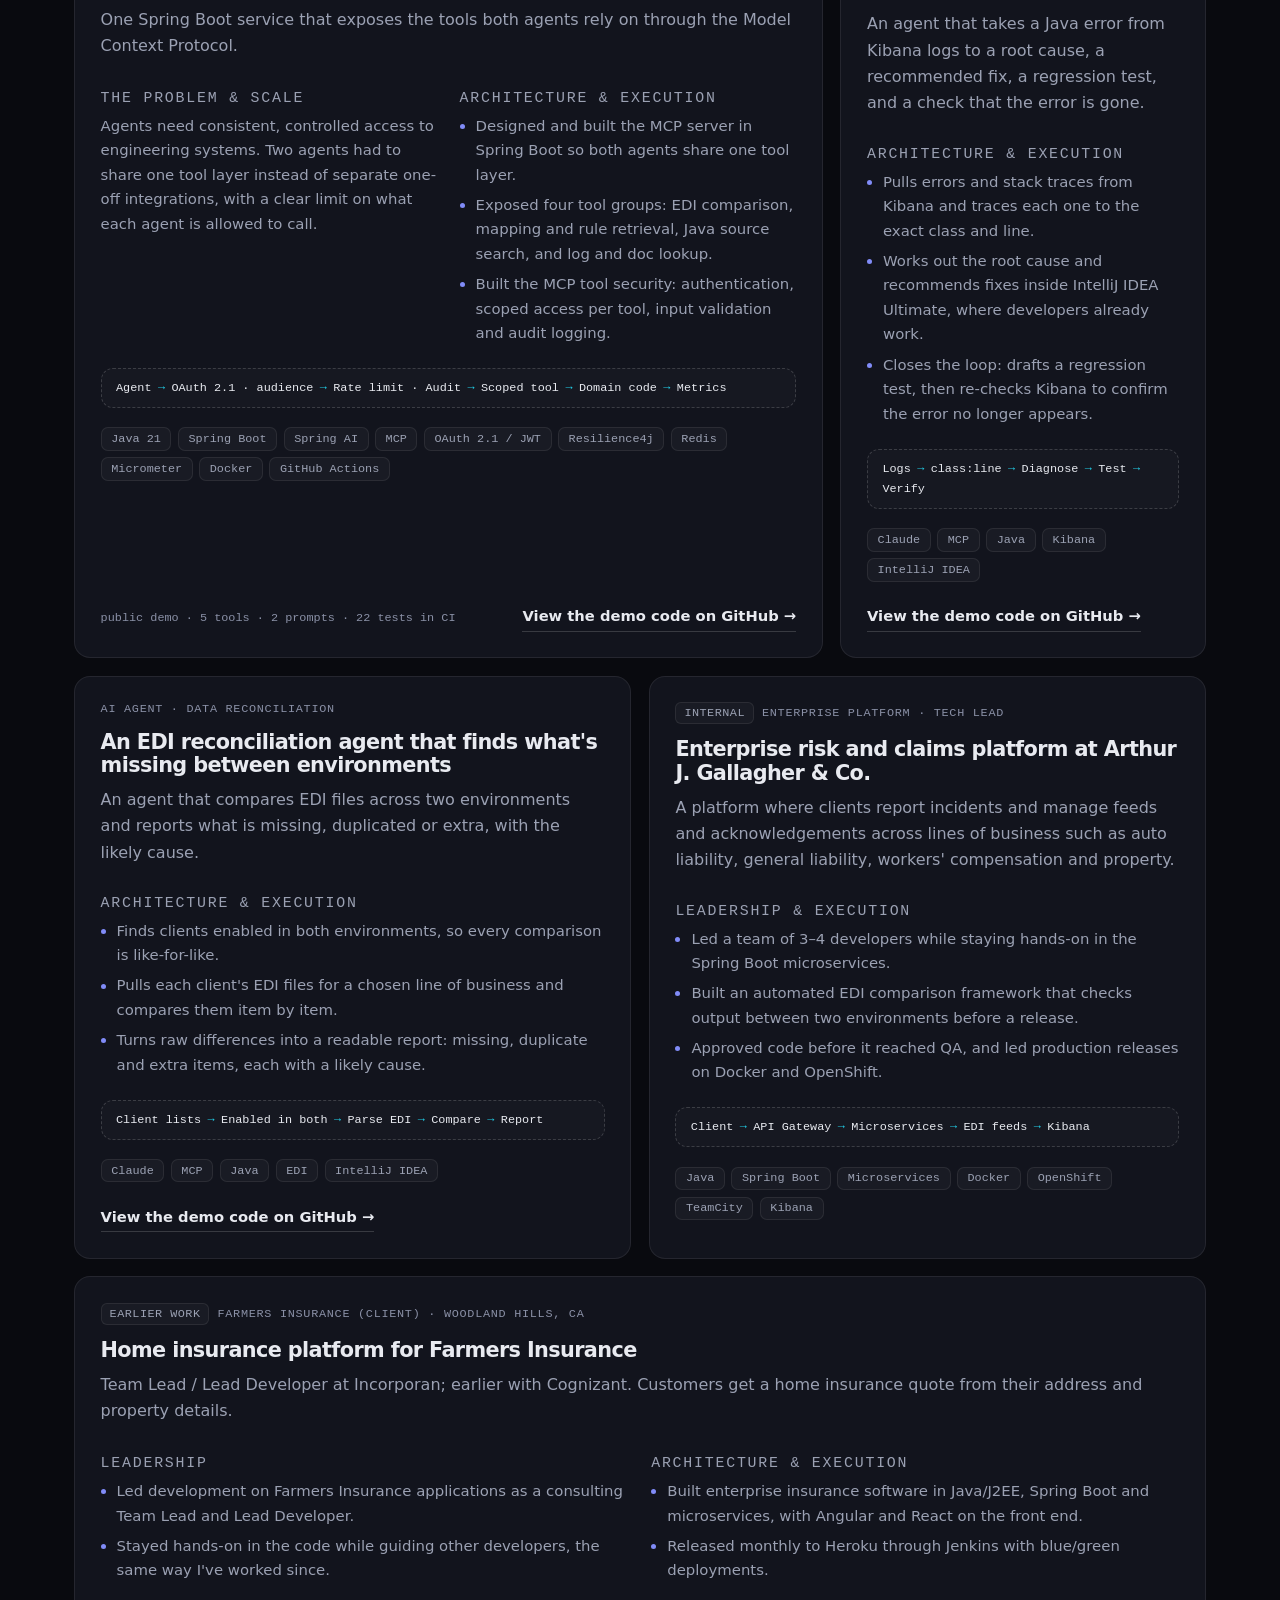
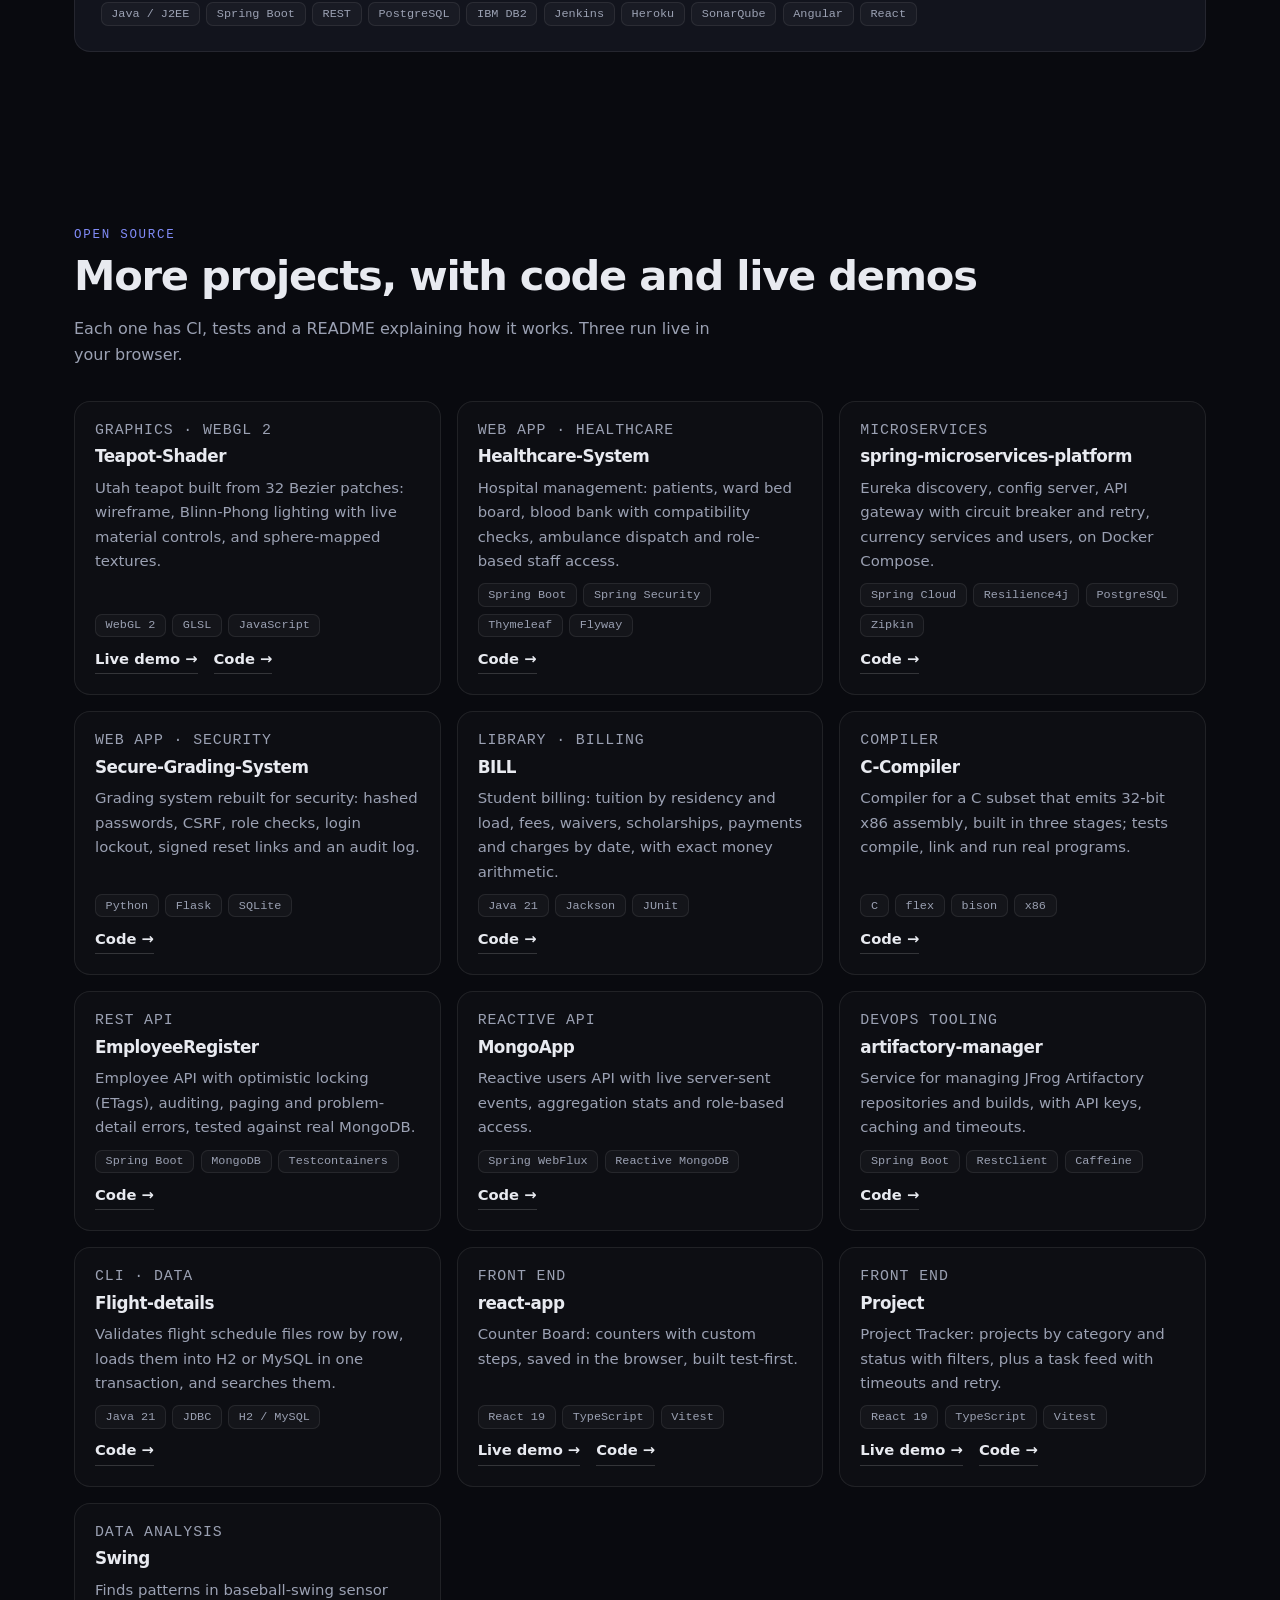
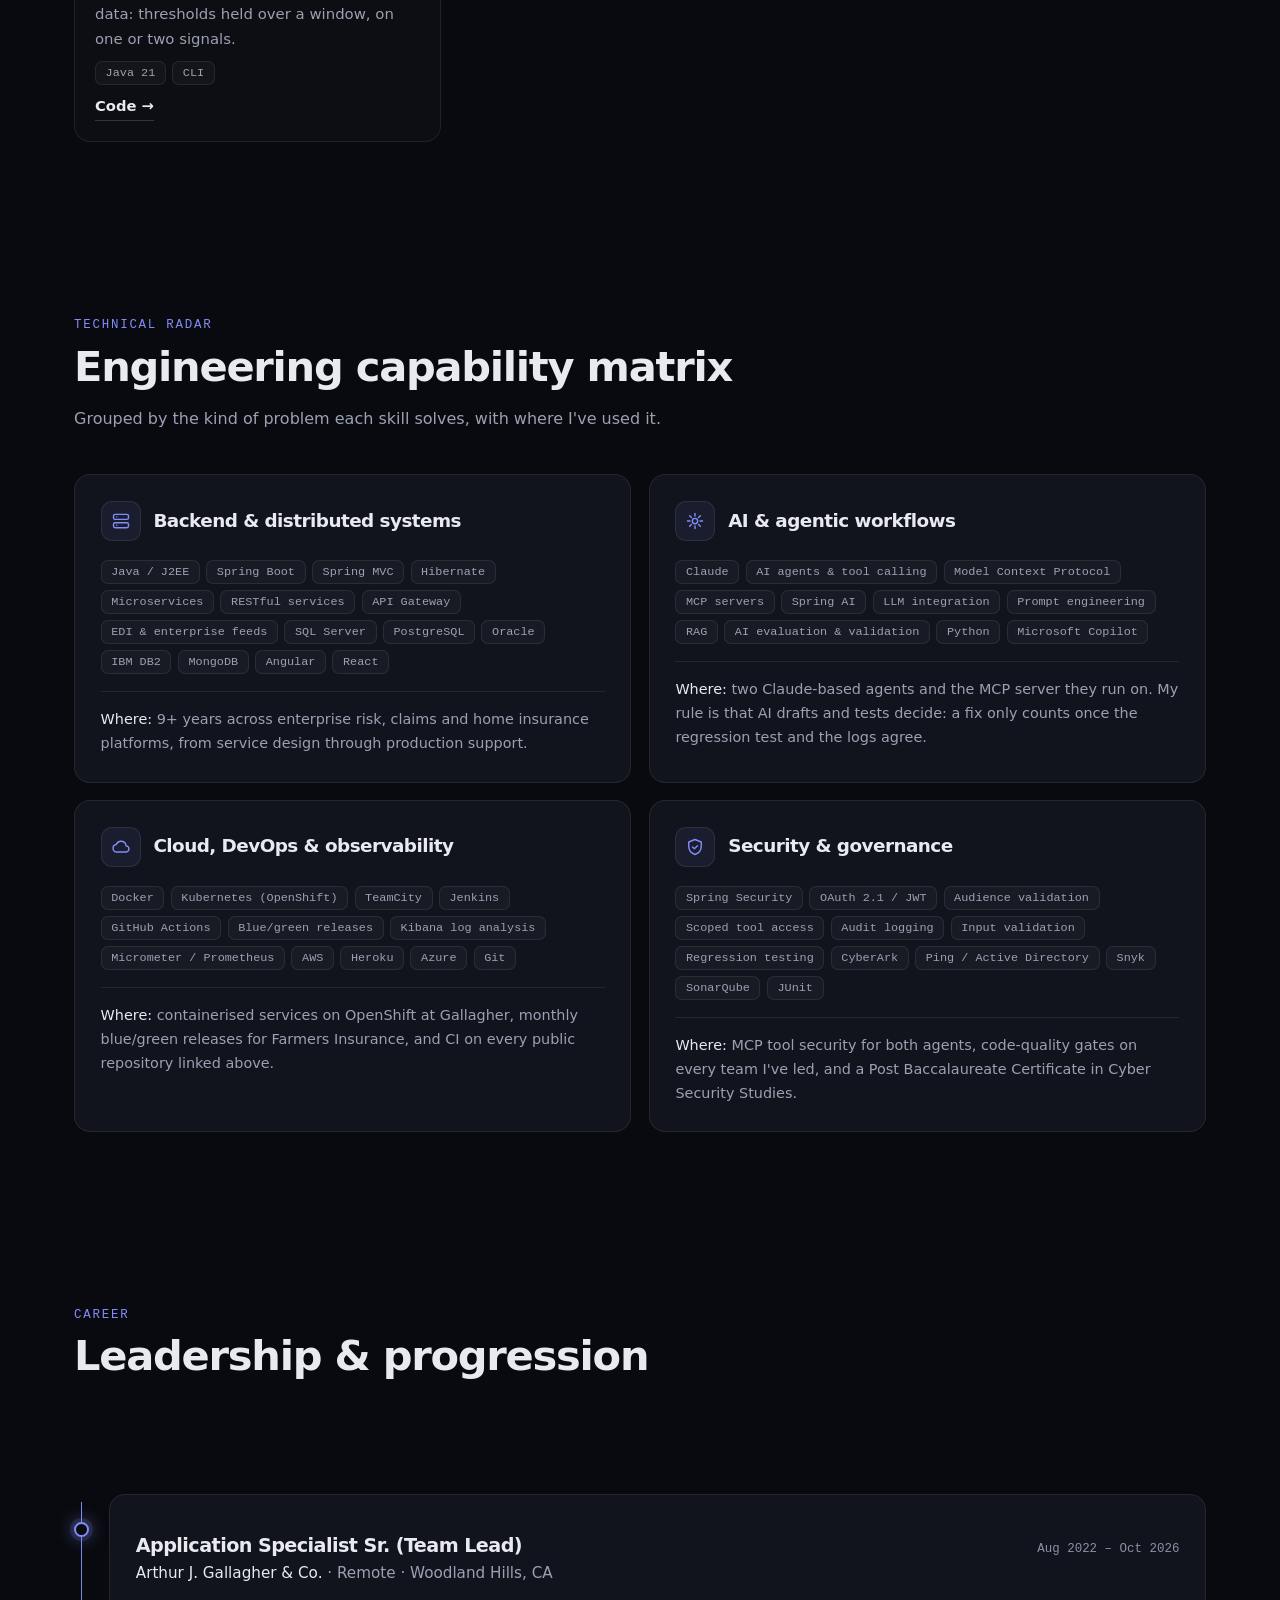
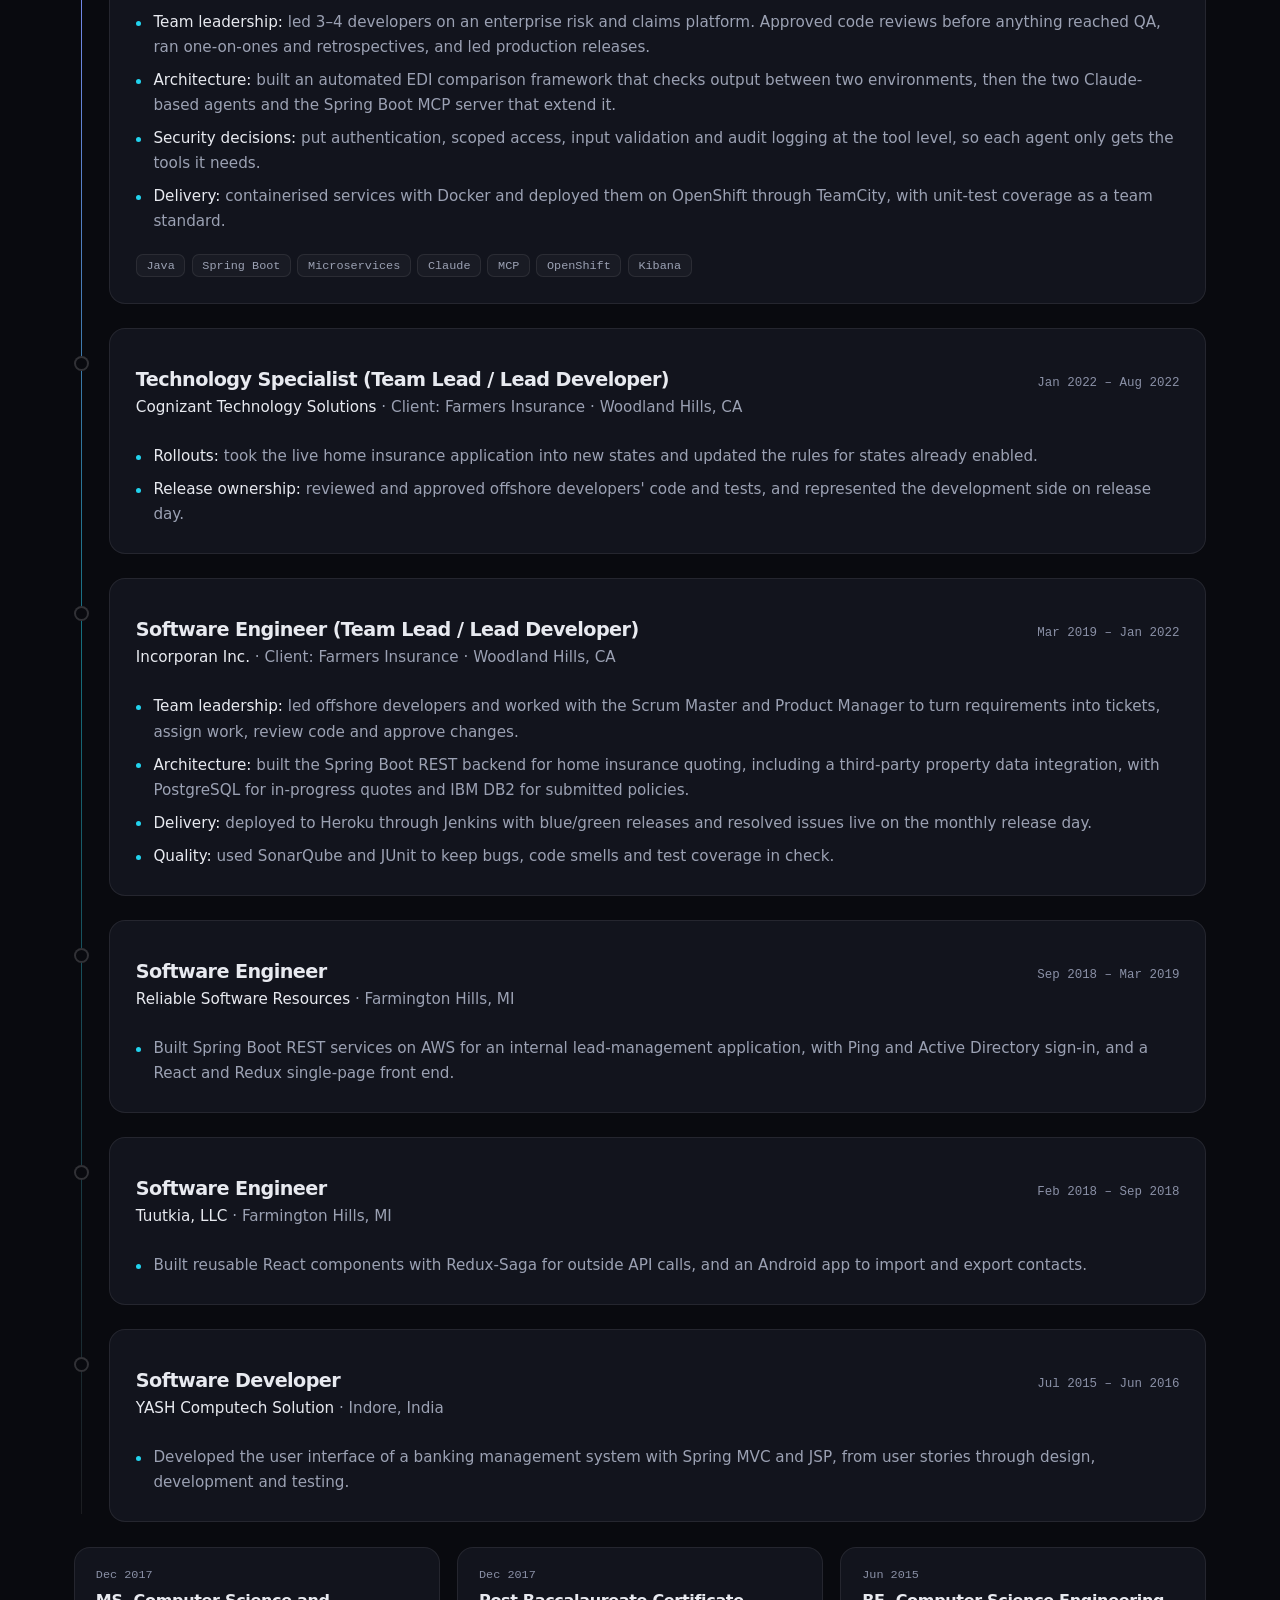
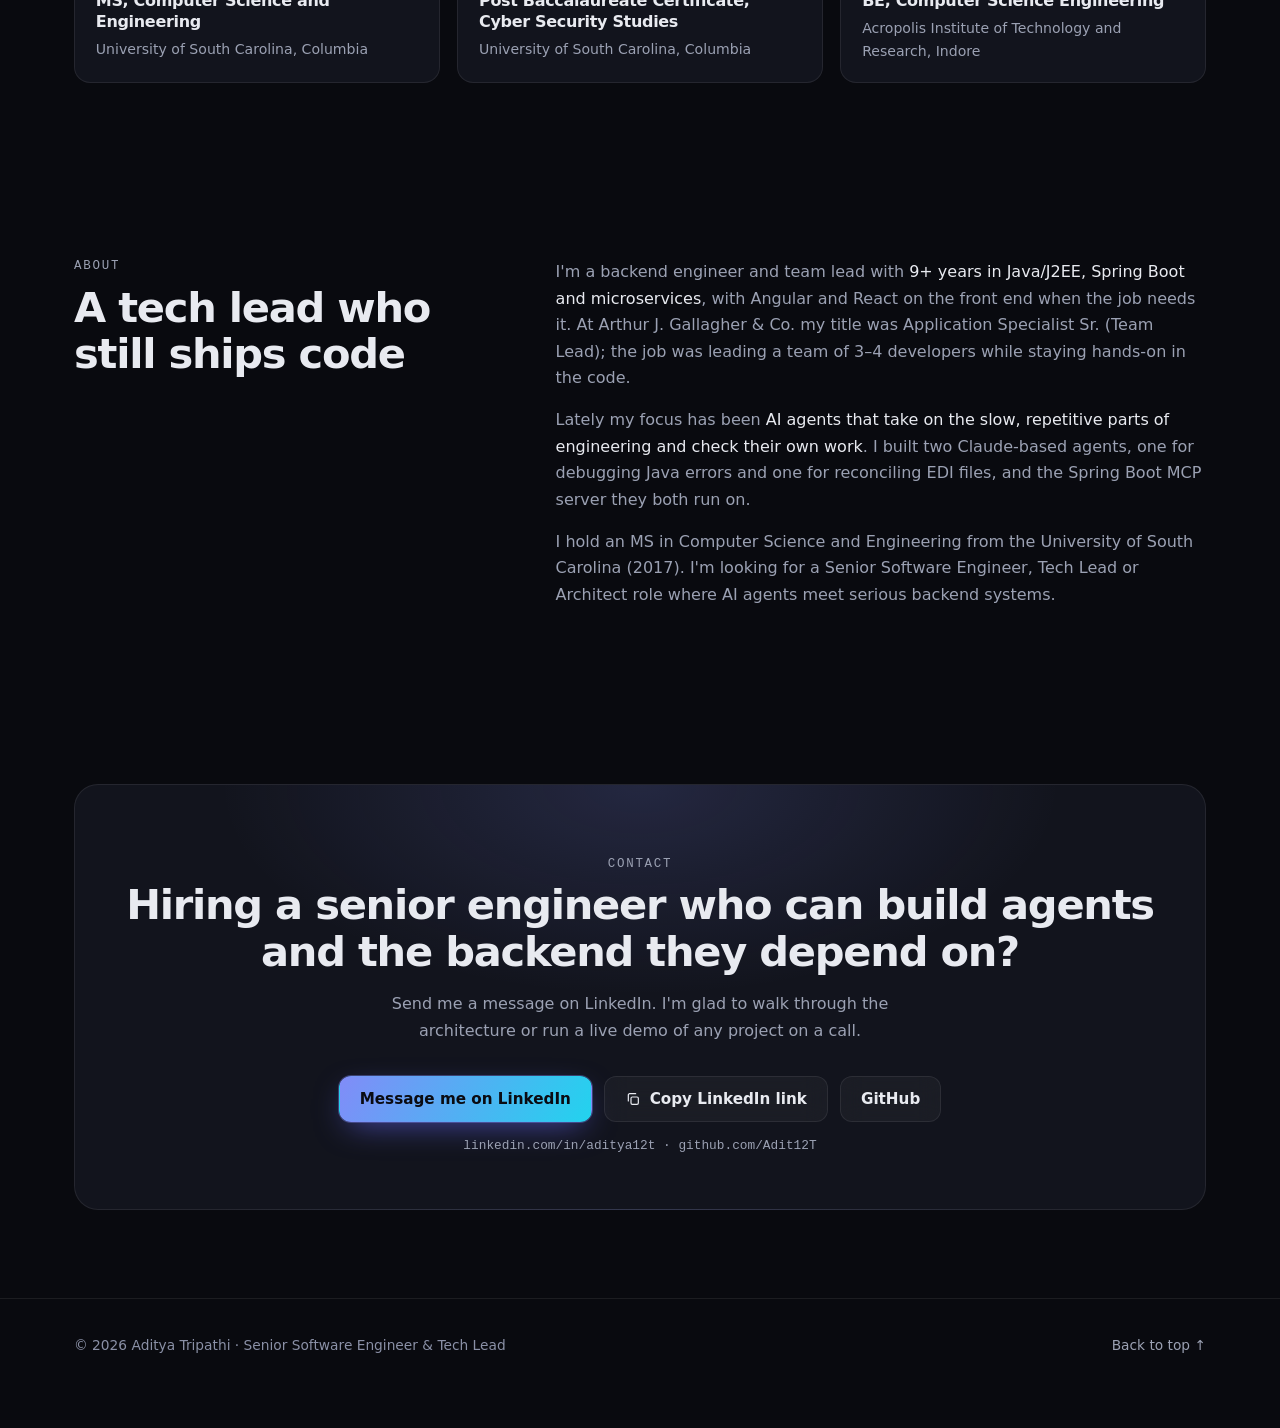
==== commit f86f0c70: "Note which projects have live demos" ====
--- a/index.html
+++ b/index.html
@@ -531,7 +531,7 @@
       <div class="wrap">
         <p class="kicker">Open source</p>
         <h2 id="oss-title">More projects, with code and live demos</h2>
-        <p class="section-intro">Each one has CI, tests and a README explaining how it works.</p>
+        <p class="section-intro">Each one has CI, tests and a README explaining how it works. Three run live in your browser.</p>
         <div class="repo-grid">
           <article class="repo">
             <p class="tagline">Graphics · WebGL 2</p>
